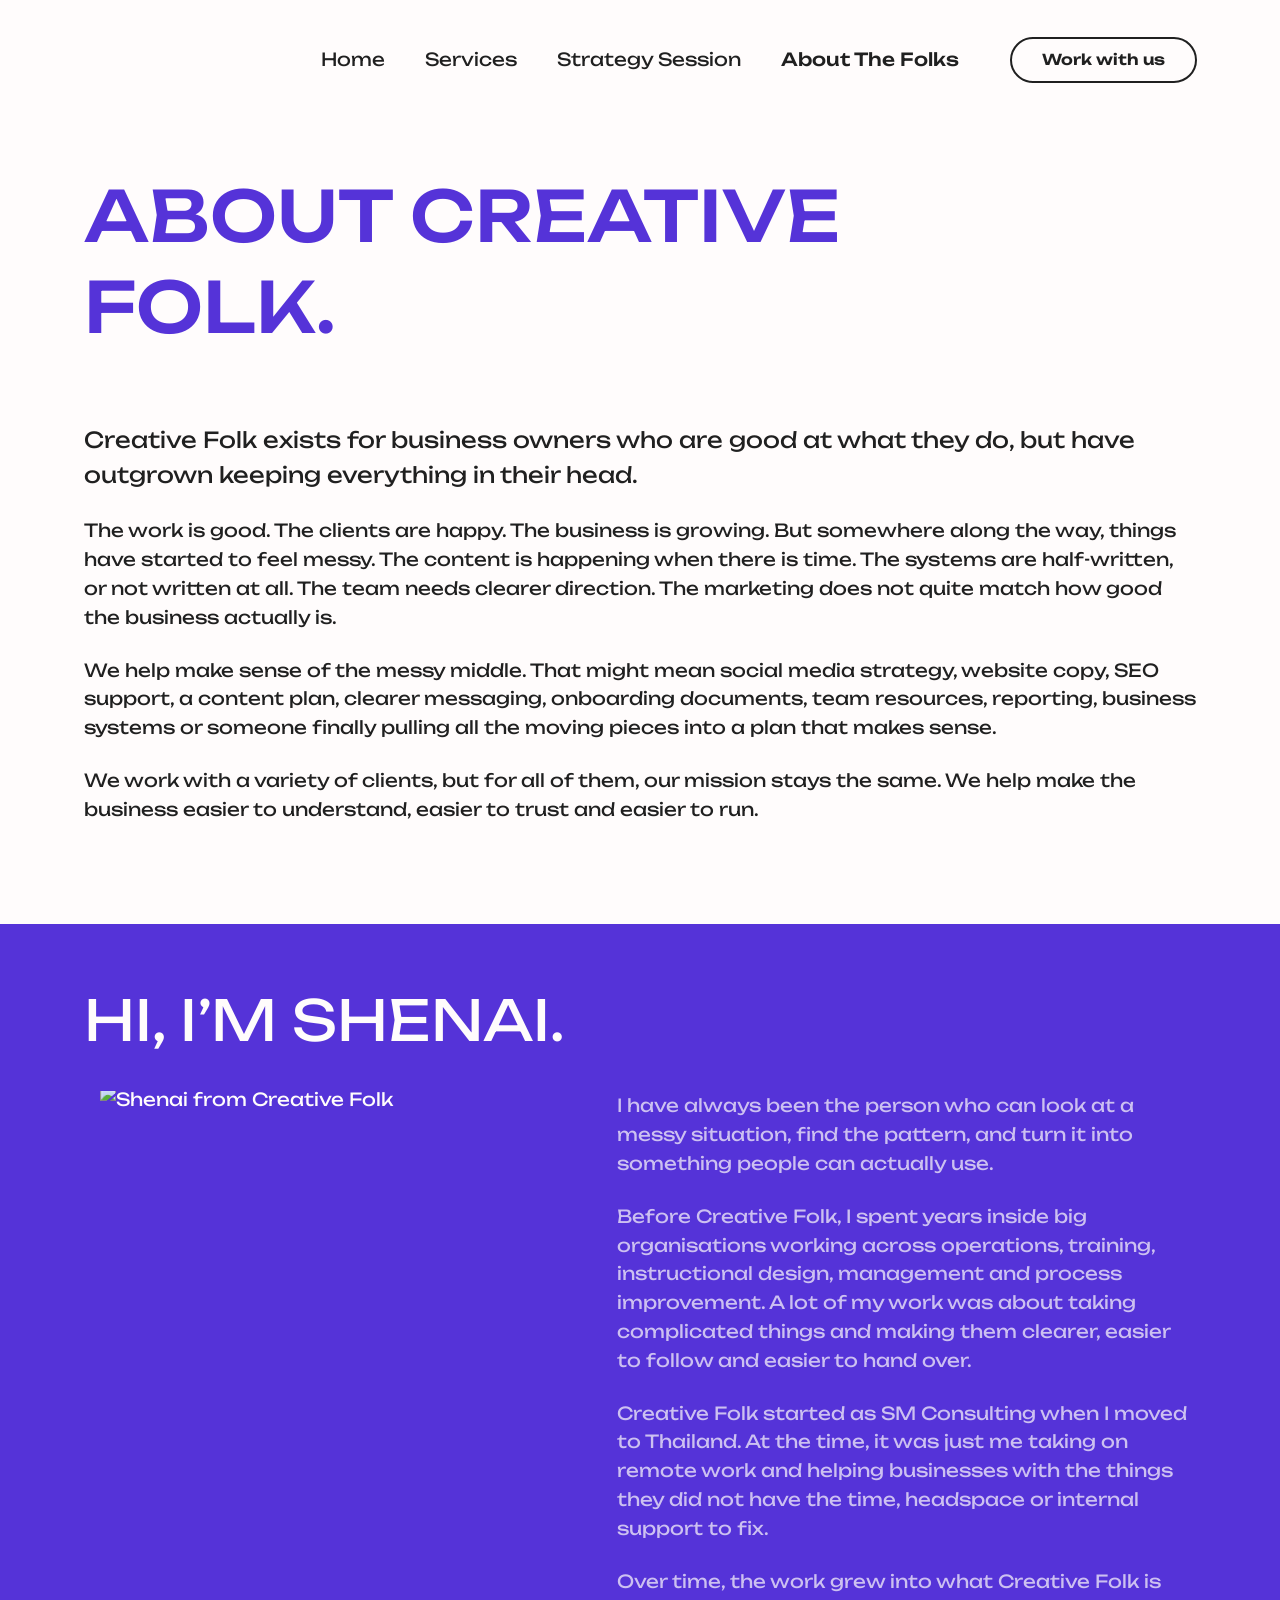
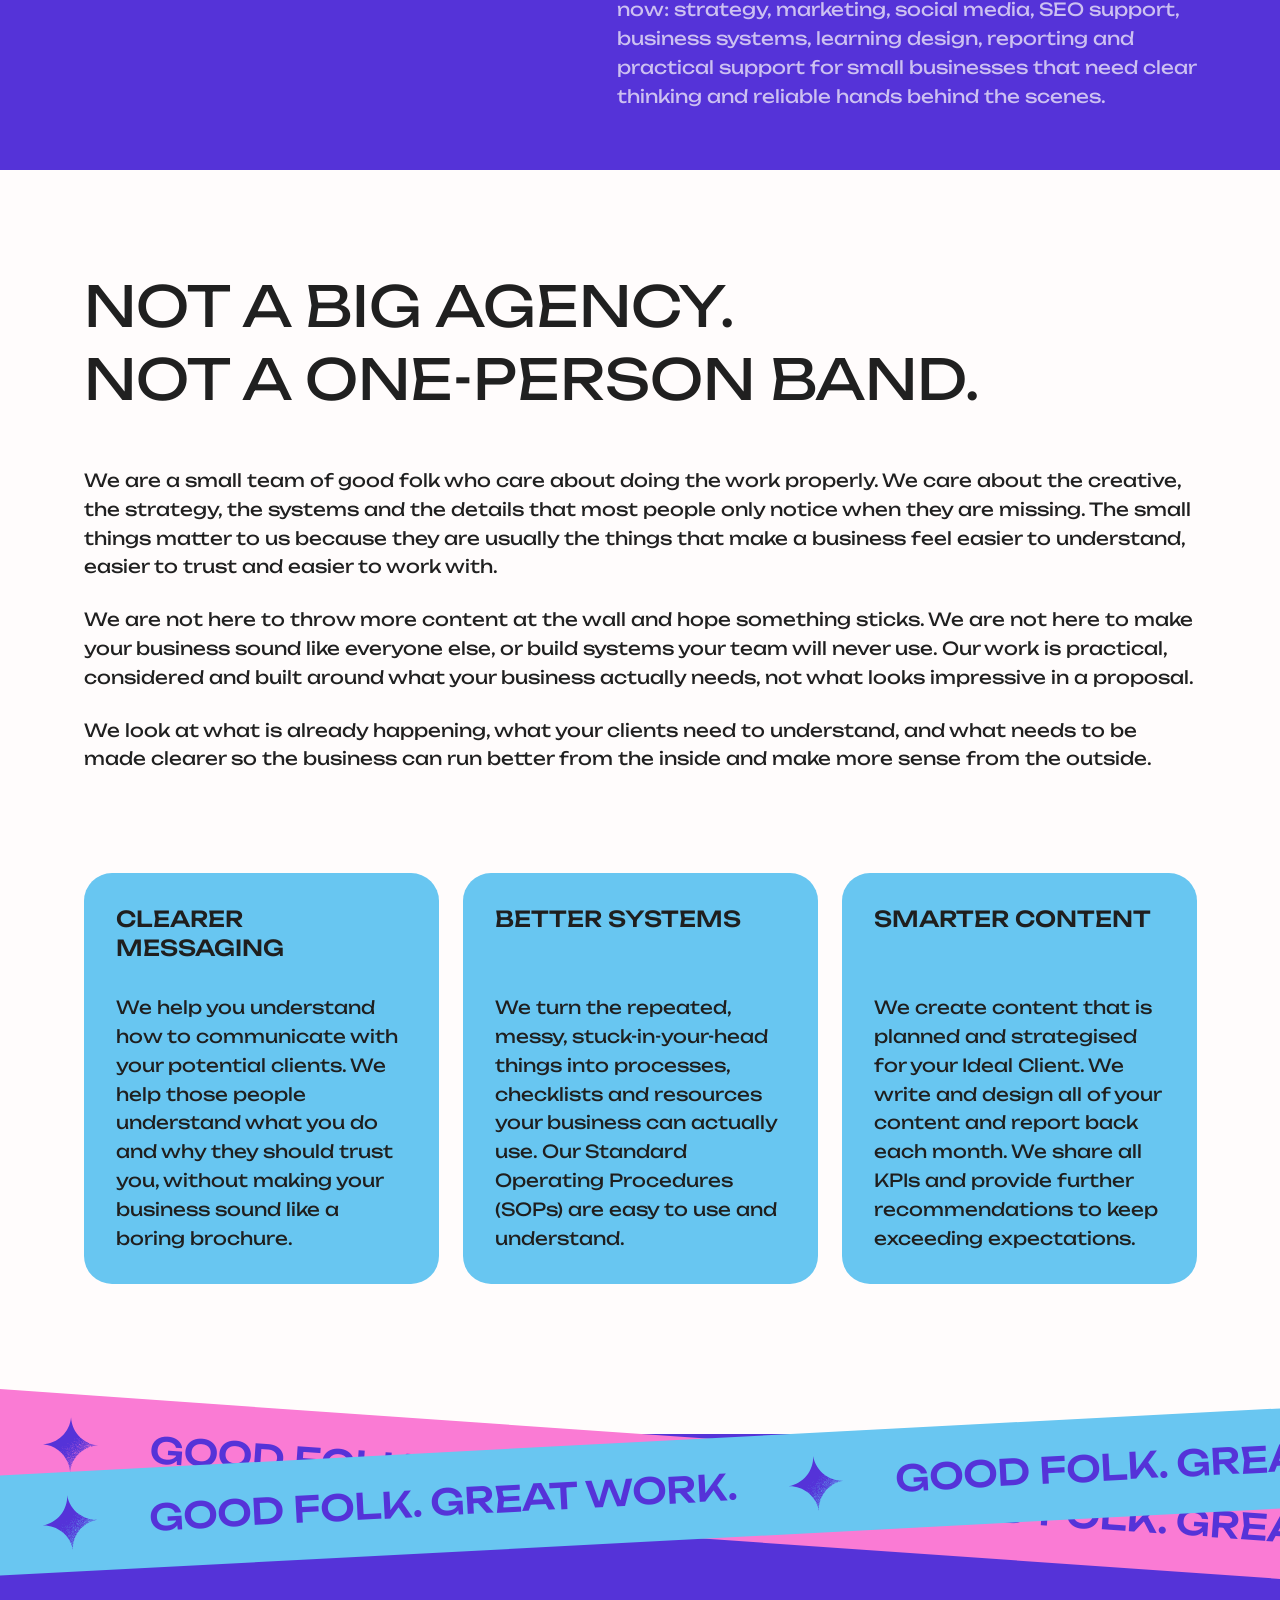
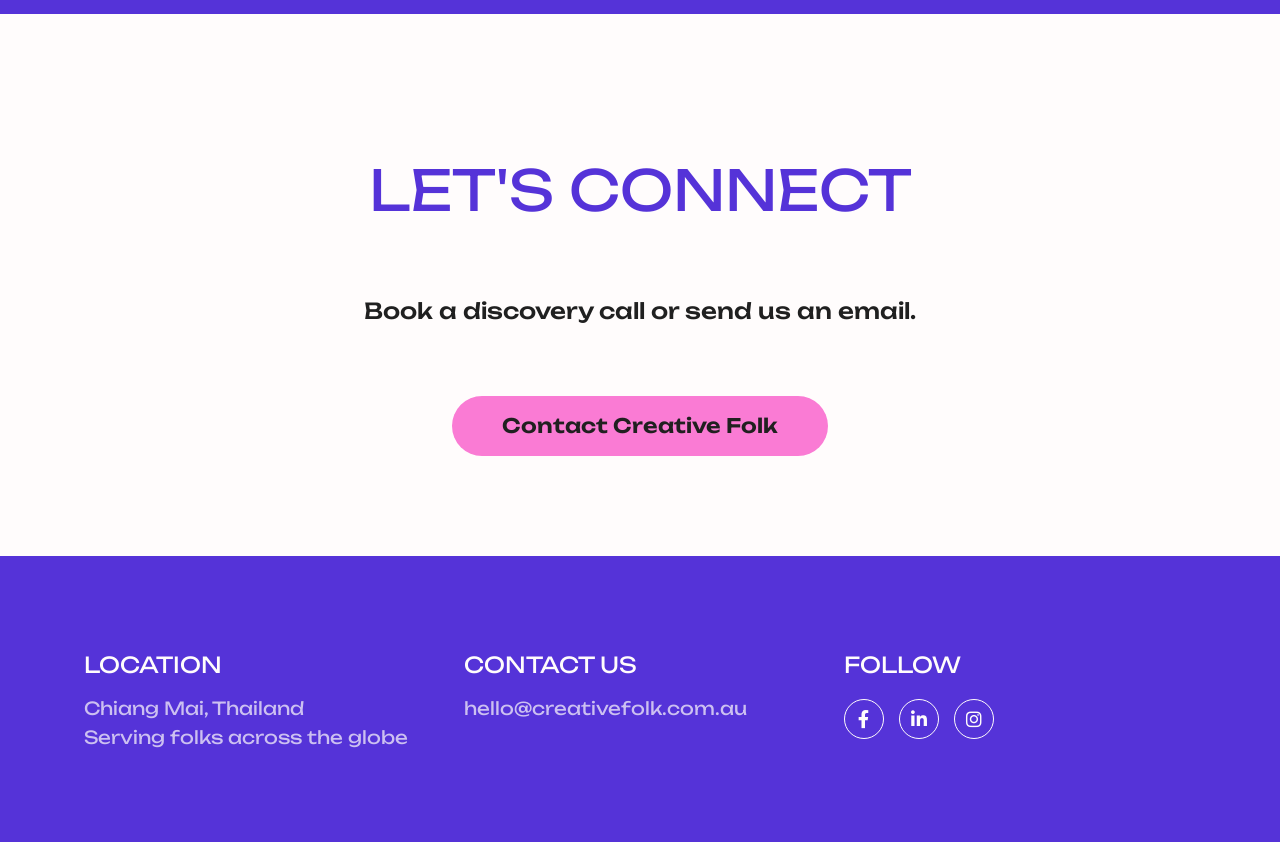
==== about-us.html @ 03e4d7a6 "Add files via upload" ====
<!DOCTYPE html>
<html lang="en">

<head>
  <!-- Meta Tags -->
  <meta charset="utf-8">
  <meta http-equiv="x-ua-compatible" content="ie=edge">
  <meta name="viewport" content="width=device-width, initial-scale=1">
  <meta name="author" content="Creative Folk">
  <meta name="description" content="Meet Creative Folk and learn how Shenai helps businesses create clearer strategy, systems, content and client experiences.">

  <!-- Favicon Icon -->
  <link rel="icon" href="assets/img/hero/BLACK_Logo_BG.svg">

  <title>About Creative Folk | Good folk. Great work.</title>

  <!-- Plugins Links -->
  <link rel="stylesheet" href="assets/css/bootstrap.min.css">
  <link rel="stylesheet" href="assets/css/fontawesome.min.css">

  <!-- Style Links -->
  <link rel="stylesheet" href="assets/css/style.css">

  <!-- Custom Creative Folk Overrides -->
 <style>
  @media (max-width: 767px) {
    .cs_site_header,
    .cs_main_header {
      padding-top: 0 !important;
      margin-top: 0 !important;
    }

    .cs_main_header_in {
      padding-top: 20px !important;
      padding-bottom: 0 !important;
      align-items: center !important;
    }

  }

  /* ============================================================
     02. ABOUT PAGE CUSTOM STYLING
  ============================================================= */
  .cf_about_intro {
    max-width: 900px;
  }

  .cf_about_intro h1 {
    color: #5533d8 !important;
  }

  .cf_about_intro p,
  .cf_about_text p {
    margin-bottom: 24px;
  }

  .cf_about_card_grid {
    display: grid;
    grid-template-columns: repeat(3, 1fr);
    gap: 24px;
  }

  .cf_about_card {
    min-height: 240px;
    border-radius: 28px;
    background: #68C6F1;
    padding: 32px;
    display: flex;
    flex-direction: column;
    justify-content: flex-start;
  }

  .cf_about_card h3 {
    color: #1f1f1f;
    min-height: 72px;
    margin-bottom: 16px;
  }

  .cf_about_card p {
    color: #1f1f1f;
    margin-bottom: 0;
  }

  .cf_about_split {
    display: grid;
    grid-template-columns: 0.8fr 1.2fr;
    gap: 70px;
    align-items: start;
  }

  .cf_about_marker {
    color: #FA7BD4;
  }

  @media (max-width: 991px) {
    .cf_about_card_grid,
    .cf_about_split {
      grid-template-columns: 1fr;
    }

    .cf_about_card {
      min-height: 180px;
    }

    .cf_about_card h3 {
      min-height: 0;
    }
  }

  @media (max-width: 575px) {
    .cf_about_card {
      border-radius: 20px;
      padding: 24px;
    }

    .cf_about_intro p,
    .cf_about_text p {
      font-size: 16px !important;
    }
  }

  /* ============================================================
     03. FOUNDER SECTION LAYOUT
  ============================================================= */
  #founder .cf_about_split {
    grid-template-columns: minmax(0, 0.9fr) minmax(0, 1.1fr);
    gap: 60px;
    align-items: start;
  }

  #founder .cf_founder_image_frame {
    width: 100%;
    max-width: 440px;
    aspect-ratio: 0.96;
    margin: 0 auto;
    overflow: hidden;
  }

  #founder .cf_founder_image {
    width: 100%;
    max-width: none;
    height: auto;
    display: block;
    transform: translateY(-20%);
  }

  #founder .cf_about_text {
    max-width: 620px;
    margin-left: 0;
  }

  @media (max-width: 991px) {
    #founder .cf_about_split {
      grid-template-columns: 1fr !important;
      gap: 36px !important;
      align-items: start !important;
    }

    #founder .cf_founder_image_frame {
      width: 100% !important;
      max-width: 340px !important;
      margin: 0 auto !important;
    }

    #founder .cf_about_text {
      max-width: 100% !important;
      margin: 0 !important;
    }

    #founder h2 {
      font-size: 52px !important;
      line-height: 1.05 !important;
    }

    #founder .cf_about_text p {
      font-size: 16px !important;
      line-height: 1.45 !important;
    }
  }

@media (max-width: 575px) {
  #founder h2 {
    font-size: 44px !important;
  }

  #founder .cf_founder_image_frame {
    max-width: 300px !important;
  }
}

  /* ============================================================
     04. BANNER SECTION SPACING
  ============================================================= */
  #about-banner {
    margin-top: 60px !important;
    margin-bottom: 60px !important;
  }

  #about-banner .cs_moving_container_wrap:nth-child(2) {
    position: relative;
    top: 8px;
  }

  @media (max-width: 767px) {
    #about-banner {
      margin-top: 35px !important;
      margin-bottom: 35px !important;
    }
  }
  /* ============================================================
   04B. ABOUT BANNER, MOBILE OVERLAP
============================================================= */
@media (max-width: 767px) {
  #about-banner .position-relative {
    min-height: 91px !important;
    overflow: hidden !important;
  }

  #about-banner .cs_moving_container_wrap {
    position: absolute !important;
    left: -90px !important;
    right: -90px !important;
    width: calc(100% + 180px) !important;
    height: 60px !important;
  }

  #about-banner .cs_moving_container_wrap:nth-child(1) {
    top: 16px !important;
    transform: rotate(5deg) !important;
    z-index: 3 !important;
  }

  #about-banner .cs_moving_container_wrap:nth-child(2) {
    top: 24px !important;
    transform: rotate(-5deg) !important;
    z-index: 2 !important;
  }

  #about-banner .cs_moving_container_wrap h3 {
    font-size: 25px !important;
    white-space: nowrap !important;
  }

  #about-banner .cs_moving_content {
    gap: 20px !important;
  }
}
</style>

</head>

<body>
  <div class="cs_preloader cs_center cs_focus_bg">
    <div class="cs_preloader_in position-relative">
      <img class="cs_half_circle_shape cs_rotate_reverse position-absolute" src="assets/img/shapes/half_circel_3.svg" alt="">
      <img class="cs_half_circle_shape position-absolute" src="assets/img/shapes/half_circel_2.svg" alt="">
    </div>
    <span class="cs_perloader_text">Loading...</span>
  </div>
 

  <!-- Start Header Section -->
  <header class="cs_site_header cs_style_1 cs_sticky_header">
    <div class="cs_main_header">
      <div class="container">
        <div class="cs_main_header_in">
          <div class="cs_main_header_left">
            <a class="cs_site_branding" href="index.html#hero" aria-label="Creative Folk home">
              <img src="assets/img/hero/BLACK_Logo_BG.svg" alt="Creative Folk logo">
            </a>
          </div>

          <div class="cs_main_header_center">
            <nav class="cs_nav" aria-label="Main navigation">
              <ul class="cs_nav_list">
                <li><a href="index.html#hero">Home</a></li>
                <li class="menu-item-has-children">
                  <a href="services.html">Services</a>
                  <ul>
                    <li><a href="business-support.html">Business Support</a></li>
                    <li><a href="social-media-services.html">Social Media</a></li>
                  </ul>
                </li>
                <li><a href="strategy-session.html">Strategy Session</a></li>
                <li class="active"><a href="about-us.html">About the Folks</a></li>
              </ul>
            </nav>
          </div>

          <div class="cs_main_header_right">
            <a href="contact.html" class="cs_btn cs_style_1 cs_border_btn">
              <span>Work with us</span>
            </a>
          </div>
        </div>
      </div>
    </div>
  </header>
  <!-- End Header Section -->

  <main>
    <!-- Start About Hero Section -->
    <section id="about-us" class="position-relative">
      <div class="cs_height_170 cs_height_lg_120"></div>

      <div class="container">
        <div class="cf_about_intro">
          <h1 class="cs_font_90 cs_medium cs_focus_color_2 text-uppercase mb-0">
            ABOUT CREATIVE FOLK.
          </h1>
        </div>
      </div>

      <div class="cs_height_70 cs_height_lg_50"></div>
    </section>
    <!-- End About Hero Section -->

   <!-- Start Intro Section -->
<section>
  <div class="container">
    <div class="cf_about_text">
      <p class="cs_font_25 cs_primary_color">
        Creative Folk exists for business owners who are good at what they do, but have outgrown keeping everything in their head.
      </p>

      <p class="cs_font_18 cs_primary_color">
        The work is good. The clients are happy. The business is growing. But somewhere along the way, things have started to feel messy. The content is happening when there is time. The systems are half-written, or not written at all. The team needs clearer direction. The marketing does not quite match how good the business actually is.
      </p>

      <p class="cs_font_18 cs_primary_color">
        We help make sense of the messy middle. That might mean social media strategy, website copy, SEO support, a content plan, clearer messaging, onboarding documents, team resources, reporting, business systems or someone finally pulling all the moving pieces into a plan that makes sense.
      </p>

      <p class="cs_font_18 cs_primary_color mb-0">
        We work with a variety of clients, but for all of them, our mission stays the same. We help make the business easier to understand, easier to trust and easier to run.
      </p>
    </div>
  </div>

  <div class="cs_height_100 cs_height_lg_70"></div>
</section>
<!-- End Intro Section -->


<!-- Start Founder Section -->
<section id="founder" class="cs_focus_bg cs_white_color">
  <div class="cs_height_60 cs_height_lg_60"></div>

  <div class="container">
    <h2 class="cs_font_70 cs_normal cs_white_color text-uppercase mb-0">
      Hi, I’m Shenai.
    </h2>

    <div class="cs_height_35 cs_height_lg_25"></div>

    <div class="cf_about_split">
      <div class="cf_founder_image_frame">
        <img class="cf_founder_image" src="assets/img/about/sm_3.svg" alt="Shenai from Creative Folk">
      </div>

      <div class="cf_about_text">
        <p class="cs_font_18 cs_white_color cs_opacity_07">
          I have always been the person who can look at a messy situation, find the pattern, and turn it into something people can actually use.
        </p>

        <p class="cs_font_18 cs_white_color cs_opacity_07">
          Before Creative Folk, I spent years inside big organisations working across operations, training, instructional design, management and process improvement. A lot of my work was about taking complicated things and making them clearer, easier to follow and easier to hand over.
        </p>

        <p class="cs_font_18 cs_white_color cs_opacity_07">
          Creative Folk started as SM Consulting when I moved to Thailand. At the time, it was just me taking on remote work and helping businesses with the things they did not have the time, headspace or internal support to fix.
        </p>

        <p class="cs_font_18 cs_white_color cs_opacity_07 mb-0">
          Over time, the work grew into what Creative Folk is now: strategy, marketing, social media, SEO support, business systems, learning design, reporting and practical support for small businesses that need clear thinking and reliable hands behind the scenes.
        </p>
      </div>
    </div>
  </div>

  <div class="cs_height_60 cs_height_lg_20"></div>
</section>
<!-- End Founder Section -->


<!-- Start Difference Section -->
<section>
  <div class="cs_height_100 cs_height_lg_70"></div>

  <div class="container">
    <h2 class="cs_font_70 cs_normal cs_primary_color text-uppercase mb-0">
      NOT A BIG AGENCY.<br>
      NOT A ONE-PERSON BAND.
    </h2>

    <div class="cs_height_50 cs_height_lg_40"></div>

    <div class="cf_about_text">
      <p class="cs_font_18 cs_primary_color">
        We are a small team of good folk who care about doing the work properly. We care about the creative, the strategy, the systems and the details that most people only notice when they are missing. The small things matter to us because they are usually the things that make a business feel easier to understand, easier to trust and easier to work with.
      </p>

      <p class="cs_font_18 cs_primary_color">
        We are not here to throw more content at the wall and hope something sticks. We are not here to make your business sound like everyone else, or build systems your team will never use. Our work is practical, considered and built around what your business actually needs, not what looks impressive in a proposal.
      </p>

      <p class="cs_font_18 cs_primary_color mb-0">
        We look at what is already happening, what your clients need to understand, and what needs to be made clearer so the business can run better from the inside and make more sense from the outside.
      </p>
    </div>
  </div>

  <div class="cs_height_100 cs_height_lg_70"></div>
</section>
<!-- End Difference Section -->


<!-- Start What We Are Good At Section -->
<section>
  <div class="container">
    <div class="cf_about_card_grid">
      <div class="cf_about_card">
        <h3 class="cs_font_25 cs_primary_color text-uppercase">Clearer messaging</h3>
        <p class="cs_font_18">
          We help you understand how to communicate with your potential clients. We help those people understand what you do and why they should trust you, without making your business sound like a boring brochure.
        </p>
      </div>

      <div class="cf_about_card">
        <h3 class="cs_font_25 cs_primary_color text-uppercase">Better systems</h3>
        <p class="cs_font_18">
          We turn the repeated, messy, stuck-in-your-head things into processes, checklists and resources your business can actually use. Our Standard Operating Procedures (SOPs) are easy to use and understand.
        </p>
      </div>

      <div class="cf_about_card">
        <h3 class="cs_font_25 cs_primary_color text-uppercase">Smarter content</h3>
        <p class="cs_font_18">
          We create content that is planned and strategised for your Ideal Client. We write and design all of your content and report back each month. We share all KPIs and provide further recommendations to keep exceeding expectations.
        </p>
      </div>
    </div>
  </div>

  <div class="cs_height_90 cs_height_lg_60"></div>
</section>
<!-- End What We Are Good At Section -->


<!-- Start Banner Section -->
    <section id="about-banner" class="cs_focus_bg cs_white_color">
      <div class="position-relative">

        
        <div class="cs_moving_container_wrap cs_style_1 cs_type_1 cs_focus_bg_2 cs_rotate_3 cs_height_100">
          <div class="cs_moving_container_in">
            <div class="cs_moving_content cs_slide_left">
              <div class="d-flex align-items-center">
                <img class="cs_sprin_animation cs_sprin_animation_10" src="assets/img/shapes/star_shape_4.svg" alt="">
                <h3 class="cs_focus_color cs_font_40 cs_medium mb-0">GOOD FOLK. GREAT WORK.</h3>
              </div>
              <div class="d-flex align-items-center">
                <img class="cs_sprin_animation cs_sprin_animation_10" src="assets/img/shapes/star_shape_4.svg" alt="">
                <h3 class="cs_focus_color cs_font_40 cs_medium mb-0">GOOD FOLK. GREAT WORK.</h3>
              </div>
              <div class="d-flex align-items-center">
                <img class="cs_sprin_animation cs_sprin_animation_10" src="assets/img/shapes/star_shape_4.svg" alt="">
                <h3 class="cs_focus_color cs_font_40 cs_medium mb-0">GOOD FOLK. GREAT WORK.</h3>
              </div>
            </div>
            <div class="cs_moving_content cs_slide_left">
              <div class="d-flex align-items-center">
                <img class="cs_sprin_animation cs_sprin_animation_10" src="assets/img/shapes/star_shape_4.svg" alt="">
                <h3 class="cs_focus_color cs_font_40 cs_medium mb-0">GOOD FOLK. GREAT WORK.</h3>
              </div>
              <div class="d-flex align-items-center">
                <img class="cs_sprin_animation cs_sprin_animation_10" src="assets/img/shapes/star_shape_4.svg" alt="">
                <h3 class="cs_focus_color cs_font_40 cs_medium mb-0">GOOD FOLK. GREAT WORK.</h3>
              </div>
              <div class="d-flex align-items-center">
                <img class="cs_sprin_animation cs_sprin_animation_10" src="assets/img/shapes/star_shape_4.svg" alt="">
                <h3 class="cs_focus_color cs_font_40 cs_medium mb-0">GOOD FOLK. GREAT WORK.</h3>
              </div>
            </div>
          </div>
        </div>
        <div class="cs_moving_container_wrap cs_style_1 cs_type_1 cs_focus_bg_3 cs_rotate_2 cs_height_100">
          <div class="cs_moving_container_in">
            <div class="cs_moving_content cs_slide_left">
              <div class="d-flex align-items-center">
                <img class="cs_sprin_animation cs_sprin_animation_10" src="assets/img/shapes/star_shape_4.svg" alt="">
                <h3 class="cs_focus_color cs_font_40 cs_medium mb-0">GOOD FOLK. GREAT WORK.</h3>
              </div>
              <div class="d-flex align-items-center">
                <img class="cs_sprin_animation cs_sprin_animation_10" src="assets/img/shapes/star_shape_4.svg" alt="">
                <h3 class="cs_focus_color cs_font_40 cs_medium mb-0">GOOD FOLK. GREAT WORK.</h3>
              </div>
              <div class="d-flex align-items-center">
                <img class="cs_sprin_animation cs_sprin_animation_10" src="assets/img/shapes/star_shape_4.svg" alt="">
                <h3 class="cs_focus_color cs_font_40 cs_medium mb-0">GOOD FOLK. GREAT WORK.</h3>
              </div>
            </div>
            <div class="cs_moving_content cs_slide_left">
              <div class="d-flex align-items-center">
                <img class="cs_sprin_animation cs_sprin_animation_10" src="assets/img/shapes/star_shape_4.svg" alt="">
                <h3 class="cs_focus_color cs_font_40 cs_medium mb-0">GOOD FOLK. GREAT WORK.</h3>
              </div>
              <div class="d-flex align-items-center">
                <img class="cs_sprin_animation cs_sprin_animation_10" src="assets/img/shapes/star_shape_4.svg" alt="">
                <h3 class="cs_focus_color cs_font_40 cs_medium mb-0">GOOD FOLK. GREAT WORK.</h3>
              </div>
              <div class="d-flex align-items-center">
                <img class="cs_sprin_animation cs_sprin_animation_10" src="assets/img/shapes/star_shape_4.svg" alt="">
                <h3 class="cs_focus_color cs_font_40 cs_medium mb-0">GOOD FOLK. GREAT WORK.</h3>
              </div>
            </div>
          </div>
        </div>
        <div class="cs_height_80 cs_height_lg_55"></div>
      </div>

    </section>
    <!-- End Banner Section -->


    <!-- Start CTA Section -->
    <section>
      <div class="container">
        <div class="cs_cta cs_style_1 text-center cf_booking_cta">
          <div class="cs_height_80 cs_height_lg_60"></div>

          <h2 class="cs_cta_title cs_normal text-uppercase cs_focus_color cs_font_70">
            Let's Connect
          </h2>

          <div class="cs_height_40 cs_height_lg_30"></div>

          <h3 class="cs_cta_subtitle cs_medium cs_primary_color cs_font_25">
            Book a discovery call or send us an email.
          </h3>

          <div class="cs_height_40 cs_height_lg_30" aria-hidden="true"></div>

          <a class="cs_btn cs_style_1 cs_focus_2" href="contact.html">
            <span>Contact Creative Folk</span>
          </a>

          <div class="cs_height_100 cs_height_lg_70"></div>
        </div>
      </div>
    </section>
    <!-- End CTA Section -->
  </main>

  <!-- Start Footer Section -->
  <footer id="contact" class="cs_footer cs_style_1 cs_focus_bg cs_white_color">
    <div class="cs_height_85 cs_height_lg_65"></div>

    <div class="container">
      <div class="row">

        <div class="col-xl-4 col-md-4">
          <div class="cs_widget_wrap">
            <h4 class="cs_widget_title cs_white_color cs_font_25 text-uppercase cs_normal">LOCATION</h4>
            <p class="cs_fooer_text cs_font_18 cs_opacity_07 mb-0">
              Chiang Mai, Thailand<br>
              Serving folks across the globe
            </p>
          </div>
        </div>

        <div class="col-xl-4 col-md-4">
          <div class="cs_widget_wrap">
            <h4 class="cs_widget_title cs_white_color cs_font_25 text-uppercase cs_normal">CONTACT US</h4>
            <ul class="cs_text_list cs_mp_0 cs_opacity_07 mb-0">
              <li class="cs_font_18">
                <a href="mailto:hello@creativefolk.com.au?subject=Website%20enquiry">hello@creativefolk.com.au</a>
              </li>
            </ul>
          </div>
        </div>

        <div class="col-xl-4 col-md-4">
          <div class="cs_widget_wrap">
            <h4 class="cs_widget_title cs_white_color cs_font_25 text-uppercase cs_normal">FOLLOW</h4>
            <div class="cs_social cs_style_1">
              <a class="cs_center cs_font_18" href="https://www.facebook.com/creativefolkau" target="_blank" rel="noopener noreferrer" aria-label="Creative Folk on Facebook">
                <i class="fa-brands fa-facebook-f" aria-hidden="true"></i>
              </a>
              <a class="cs_center cs_font_18" href="https://www.linkedin.com/company/creativefolkau" target="_blank" rel="noopener noreferrer" aria-label="Creative Folk on LinkedIn">
                <i class="fa-brands fa-linkedin-in" aria-hidden="true"></i>
              </a>
              <a class="cs_center cs_font_18" href="https://www.instagram.com/creativefolkau" target="_blank" rel="noopener noreferrer" aria-label="Creative Folk on Instagram">
                <i class="fa-brands fa-instagram" aria-hidden="true"></i>
              </a>
            </div>
          </div>
        </div>

      </div>
    </div>

    <div class="cs_height_60 cs_height_lg_50"></div>
  </footer>
  <!-- End Footer Section -->

  <!-- Scripts -->
  <script src="assets/js/plugins/jquery-3.6.0.min.js"></script>
  <script src="assets/js/main.js"></script>
</body>

</html>
---- assets/css/style.css ----
/*--------------------------------------------------------------
>> TABLE OF CONTENTS:
----------------------------------------------------------------
1. Typography
2. Spacing
3. General
4. Preloader
5. Header
6. Button
7. Footer
8. Isotope
9. Hero
10. FunFact
11. Pagination
12. About
13. ImageBox
14. CTA
15. Accordian
16. Testimonial
17. Slider
18. Portfolio
19. Service
20. Brand
21. Animation
22. Blog
23. Award
24. Form
25. Price
26. Experience
27. Contact
28. Social

--------------------------------------------------------------*/
/*--------------------------------------------------------------
## Basic Color
----------------------------------------------------------------*/
/*--------------------------------------------------------------
1. Typography
----------------------------------------------------------------*/
@import url("https://fonts.googleapis.com/css2?family=Unbounded:wght@400;500;600;700;800;900&display=swap");
body,
html {
  color: rgba(32, 32, 32, 0.7);
  font-family: "Unbounded", sans-serif;
  font-size: 18px;
  font-weight: 400;
  line-height: 1.666em;
  overflow-x: hidden;
  background-color: #fffcfc;
  margin: 0;
  padding: 0;
}

h1,
h2,
h3,
h4,
h5,
h6 {
  clear: both;
  color: #202020;
  padding: 0;
  margin: 0 0 20px 0;
  line-height: 1.3em;
  font-family: "Unbounded", sans-serif;
}

h1 {
  font-size: 56px;
}

h2 {
  font-size: 42px;
}

h3 {
  font-size: 30px;
}

h4 {
  font-size: 24px;
}

p {
  margin-bottom: 15px;
  line-height: 1.6em;
}

ul {
  margin: 0 0 25px 0;
  padding-left: 20px;
  list-style: square outside none;
}

ol {
  padding-left: 20px;
  margin-bottom: 25px;
}

dfn,
cite,
em,
i {
  font-style: italic;
}

blockquote {
  margin: 0 15px;
  font-style: italic;
  font-size: 20px;
  line-height: 1.6em;
  margin: 0;
}

address {
  margin: 0 0 15px;
}

img {
  border: 0;
  max-width: 100%;
  height: auto;
}

a {
  color: inherit;
  text-decoration: none;
  -webkit-transition: all 0.3s ease;
  transition: all 0.3s ease;
}

button {
  color: inherit;
  -webkit-transition: all 0.3s ease;
  transition: all 0.3s ease;
}

a:hover {
  text-decoration: none;
  color: #5533d8;
}

table {
  width: 100%;
  margin-bottom: 25px;
}
table th {
  font-weight: 600;
  color: #fffcfc;
}
table td,
table th {
  border-top: 1px solid #ccc;
  padding: 11px 10px;
}

dl {
  margin-bottom: 25px;
}
dl dt {
  font-weight: 600;
}

b,
strong {
  font-weight: bold;
}

pre {
  color: #fffcfc;
  border: 1px solid #ccc;
  font-size: 18px;
  padding: 25px;
  border-radius: 5px;
}

kbd {
  font-size: 100%;
  background-color: #fffcfc;
  border-radius: 5px;
}

input,
textarea {
  color: #202020;
}

/*--------- Font size--------*/
.cs_font_90 {
  font-size: 90px;
}

.cs_font_70 {
  font-size: 70px;
}

.cs_font_40 {
  font-size: 40px;
}

.cs_font_25 {
  font-size: 25px;
}

.cs_font_20 {
  font-size: 20px;
}

.cs_font_18 {
  font-size: 18px;
}

.cs_font_16 {
  font-size: 16px;
}

.cs_font_15 {
  font-size: 15px;
}

@media (max-width: 1550px) {
  .cs_font_90 {
    font-size: 80px;
  }
  .cs_font_70 {
    font-size: 66px;
  }
}
@media (max-width: 1400px) {
  .cs_font_90 {
    font-size: 70px;
  }
  .cs_font_70 {
    font-size: 56px;
  }
  .cs_font_40 {
    font-size: 36px;
  }
  .cs_font_25 {
    font-size: 22px;
  }
}
@media (max-width: 1200px) {
  .cs_font_90 {
    font-size: 70px;
  }
  .cs_font_70 {
    font-size: 50px;
  }
  .cs_font_40 {
    font-size: 32px;
  }
}
@media (max-width: 991px) {
  .cs_font_90 {
    font-size: 60px;
  }
  .cs_font_70 {
    font-size: 48px;
  }
  .cs_font_40 {
    font-size: 28px;
  }
  .cs_font_25 {
    font-size: 22px;
  }
}
@media (max-width: 767px) {
  .cs_font_90 {
    font-size: 46px;
  }
  .cs_font_70 {
    font-size: 40px;
  }
  .cs_font_25 {
    font-size: 20px;
  }
  .cs_font_20 {
    font-size: 18px;
  }
  .cs_font_18 {
    font-size: 16px;
  }
}
@media (max-width: 575px) {
  .cs_font_16,
  .cs_font_15 {
    font-size: 15px;
  }
}
/*--------- Font weight--------*/
.cs_light {
  font-weight: 300;
}

.cs_normal {
  font-weight: 400;
}

.cs_medium {
  font-weight: 500;
}

.cs_semi_bold {
  font-weight: 600;
}

.cs_bold {
  font-weight: 700;
}

.cs_extra_bold {
  font-weight: 800;
}

.cs_black {
  font-weight: 900;
}

/*--------------------------------------------------------------
  2. Spacing
----------------------------------------------------------------*/
@media screen and (min-width: 992px) {
  .cs_height_1 {
    height: 1px;
  }
  .cs_height_2 {
    height: 2px;
  }
  .cs_height_3 {
    height: 3px;
  }
  .cs_height_4 {
    height: 4px;
  }
  .cs_height_5 {
    height: 5px;
  }
  .cs_height_6 {
    height: 6px;
  }
  .cs_height_7 {
    height: 7px;
  }
  .cs_height_8 {
    height: 8px;
  }
  .cs_height_9 {
    height: 9px;
  }
  .cs_height_10 {
    height: 10px;
  }
  .cs_height_11 {
    height: 11px;
  }
  .cs_height_12 {
    height: 12px;
  }
  .cs_height_13 {
    height: 13px;
  }
  .cs_height_14 {
    height: 14px;
  }
  .cs_height_15 {
    height: 15px;
  }
  .cs_height_16 {
    height: 16px;
  }
  .cs_height_17 {
    height: 17px;
  }
  .cs_height_18 {
    height: 18px;
  }
  .cs_height_19 {
    height: 19px;
  }
  .cs_height_20 {
    height: 20px;
  }
  .cs_height_21 {
    height: 21px;
  }
  .cs_height_22 {
    height: 22px;
  }
  .cs_height_23 {
    height: 23px;
  }
  .cs_height_24 {
    height: 24px;
  }
  .cs_height_25 {
    height: 25px;
  }
  .cs_height_26 {
    height: 26px;
  }
  .cs_height_27 {
    height: 27px;
  }
  .cs_height_28 {
    height: 28px;
  }
  .cs_height_29 {
    height: 29px;
  }
  .cs_height_30 {
    height: 30px;
  }
  .cs_height_31 {
    height: 31px;
  }
  .cs_height_32 {
    height: 32px;
  }
  .cs_height_33 {
    height: 33px;
  }
  .cs_height_34 {
    height: 34px;
  }
  .cs_height_35 {
    height: 35px;
  }
  .cs_height_36 {
    height: 36px;
  }
  .cs_height_37 {
    height: 37px;
  }
  .cs_height_38 {
    height: 38px;
  }
  .cs_height_39 {
    height: 39px;
  }
  .cs_height_40 {
    height: 40px;
  }
  .cs_height_41 {
    height: 41px;
  }
  .cs_height_42 {
    height: 42px;
  }
  .cs_height_43 {
    height: 43px;
  }
  .cs_height_44 {
    height: 44px;
  }
  .cs_height_45 {
    height: 45px;
  }
  .cs_height_46 {
    height: 46px;
  }
  .cs_height_47 {
    height: 47px;
  }
  .cs_height_48 {
    height: 48px;
  }
  .cs_height_49 {
    height: 49px;
  }
  .cs_height_50 {
    height: 50px;
  }
  .cs_height_51 {
    height: 51px;
  }
  .cs_height_52 {
    height: 52px;
  }
  .cs_height_53 {
    height: 53px;
  }
  .cs_height_54 {
    height: 54px;
  }
  .cs_height_55 {
    height: 55px;
  }
  .cs_height_56 {
    height: 56px;
  }
  .cs_height_57 {
    height: 57px;
  }
  .cs_height_58 {
    height: 58px;
  }
  .cs_height_59 {
    height: 59px;
  }
  .cs_height_60 {
    height: 60px;
  }
  .cs_height_61 {
    height: 61px;
  }
  .cs_height_62 {
    height: 62px;
  }
  .cs_height_63 {
    height: 63px;
  }
  .cs_height_64 {
    height: 64px;
  }
  .cs_height_65 {
    height: 65px;
  }
  .cs_height_66 {
    height: 66px;
  }
  .cs_height_67 {
    height: 67px;
  }
  .cs_height_68 {
    height: 68px;
  }
  .cs_height_69 {
    height: 69px;
  }
  .cs_height_70 {
    height: 70px;
  }
  .cs_height_71 {
    height: 71px;
  }
  .cs_height_72 {
    height: 72px;
  }
  .cs_height_73 {
    height: 73px;
  }
  .cs_height_74 {
    height: 74px;
  }
  .cs_height_75 {
    height: 75px;
  }
  .cs_height_76 {
    height: 76px;
  }
  .cs_height_77 {
    height: 77px;
  }
  .cs_height_78 {
    height: 78px;
  }
  .cs_height_79 {
    height: 79px;
  }
  .cs_height_80 {
    height: 80px;
  }
  .cs_height_81 {
    height: 81px;
  }
  .cs_height_82 {
    height: 82px;
  }
  .cs_height_83 {
    height: 83px;
  }
  .cs_height_84 {
    height: 84px;
  }
  .cs_height_85 {
    height: 85px;
  }
  .cs_height_86 {
    height: 86px;
  }
  .cs_height_87 {
    height: 87px;
  }
  .cs_height_88 {
    height: 88px;
  }
  .cs_height_89 {
    height: 89px;
  }
  .cs_height_90 {
    height: 90px;
  }
  .cs_height_91 {
    height: 91px;
  }
  .cs_height_92 {
    height: 92px;
  }
  .cs_height_93 {
    height: 93px;
  }
  .cs_height_94 {
    height: 94px;
  }
  .cs_height_95 {
    height: 95px;
  }
  .cs_height_96 {
    height: 96px;
  }
  .cs_height_97 {
    height: 97px;
  }
  .cs_height_98 {
    height: 98px;
  }
  .cs_height_99 {
    height: 99px;
  }
  .cs_height_100 {
    height: 100px;
  }
  .cs_height_101 {
    height: 101px;
  }
  .cs_height_102 {
    height: 102px;
  }
  .cs_height_103 {
    height: 103px;
  }
  .cs_height_104 {
    height: 104px;
  }
  .cs_height_105 {
    height: 105px;
  }
  .cs_height_106 {
    height: 106px;
  }
  .cs_height_107 {
    height: 107px;
  }
  .cs_height_108 {
    height: 108px;
  }
  .cs_height_109 {
    height: 109px;
  }
  .cs_height_110 {
    height: 110px;
  }
  .cs_height_111 {
    height: 111px;
  }
  .cs_height_112 {
    height: 112px;
  }
  .cs_height_113 {
    height: 113px;
  }
  .cs_height_114 {
    height: 114px;
  }
  .cs_height_115 {
    height: 115px;
  }
  .cs_height_116 {
    height: 116px;
  }
  .cs_height_117 {
    height: 117px;
  }
  .cs_height_118 {
    height: 118px;
  }
  .cs_height_119 {
    height: 119px;
  }
  .cs_height_120 {
    height: 120px;
  }
  .cs_height_121 {
    height: 121px;
  }
  .cs_height_122 {
    height: 122px;
  }
  .cs_height_123 {
    height: 123px;
  }
  .cs_height_124 {
    height: 124px;
  }
  .cs_height_125 {
    height: 125px;
  }
  .cs_height_126 {
    height: 126px;
  }
  .cs_height_127 {
    height: 127px;
  }
  .cs_height_128 {
    height: 128px;
  }
  .cs_height_129 {
    height: 129px;
  }
  .cs_height_130 {
    height: 130px;
  }
  .cs_height_131 {
    height: 131px;
  }
  .cs_height_132 {
    height: 132px;
  }
  .cs_height_133 {
    height: 133px;
  }
  .cs_height_134 {
    height: 134px;
  }
  .cs_height_135 {
    height: 135px;
  }
  .cs_height_136 {
    height: 136px;
  }
  .cs_height_137 {
    height: 137px;
  }
  .cs_height_138 {
    height: 138px;
  }
  .cs_height_139 {
    height: 139px;
  }
  .cs_height_140 {
    height: 140px;
  }
  .cs_height_141 {
    height: 141px;
  }
  .cs_height_142 {
    height: 142px;
  }
  .cs_height_143 {
    height: 143px;
  }
  .cs_height_144 {
    height: 144px;
  }
  .cs_height_145 {
    height: 145px;
  }
  .cs_height_146 {
    height: 146px;
  }
  .cs_height_147 {
    height: 147px;
  }
  .cs_height_148 {
    height: 148px;
  }
  .cs_height_149 {
    height: 149px;
  }
  .cs_height_150 {
    height: 150px;
  }
  .cs_height_151 {
    height: 151px;
  }
  .cs_height_152 {
    height: 152px;
  }
  .cs_height_153 {
    height: 153px;
  }
  .cs_height_154 {
    height: 154px;
  }
  .cs_height_155 {
    height: 155px;
  }
  .cs_height_156 {
    height: 156px;
  }
  .cs_height_157 {
    height: 157px;
  }
  .cs_height_158 {
    height: 158px;
  }
  .cs_height_159 {
    height: 159px;
  }
  .cs_height_160 {
    height: 160px;
  }
  .cs_height_161 {
    height: 161px;
  }
  .cs_height_162 {
    height: 162px;
  }
  .cs_height_163 {
    height: 163px;
  }
  .cs_height_164 {
    height: 164px;
  }
  .cs_height_165 {
    height: 165px;
  }
  .cs_height_166 {
    height: 166px;
  }
  .cs_height_167 {
    height: 167px;
  }
  .cs_height_168 {
    height: 168px;
  }
  .cs_height_169 {
    height: 169px;
  }
  .cs_height_170 {
    height: 170px;
  }
  .cs_height_171 {
    height: 171px;
  }
  .cs_height_172 {
    height: 172px;
  }
  .cs_height_173 {
    height: 173px;
  }
  .cs_height_174 {
    height: 174px;
  }
  .cs_height_175 {
    height: 175px;
  }
  .cs_height_176 {
    height: 176px;
  }
  .cs_height_177 {
    height: 177px;
  }
  .cs_height_178 {
    height: 178px;
  }
  .cs_height_179 {
    height: 179px;
  }
  .cs_height_180 {
    height: 180px;
  }
  .cs_height_181 {
    height: 181px;
  }
  .cs_height_182 {
    height: 182px;
  }
  .cs_height_183 {
    height: 183px;
  }
  .cs_height_184 {
    height: 184px;
  }
  .cs_height_185 {
    height: 185px;
  }
  .cs_height_186 {
    height: 186px;
  }
  .cs_height_187 {
    height: 187px;
  }
  .cs_height_188 {
    height: 188px;
  }
  .cs_height_189 {
    height: 189px;
  }
  .cs_height_190 {
    height: 190px;
  }
  .cs_height_191 {
    height: 191px;
  }
  .cs_height_192 {
    height: 192px;
  }
  .cs_height_193 {
    height: 193px;
  }
  .cs_height_194 {
    height: 194px;
  }
  .cs_height_195 {
    height: 195px;
  }
  .cs_height_196 {
    height: 196px;
  }
  .cs_height_197 {
    height: 197px;
  }
  .cs_height_198 {
    height: 198px;
  }
  .cs_height_199 {
    height: 199px;
  }
  .cs_height_200 {
    height: 200px;
  }
}
@media screen and (max-width: 991px) {
  .cs_height_lg_1 {
    height: 1px;
  }
  .cs_height_lg_2 {
    height: 2px;
  }
  .cs_height_lg_3 {
    height: 3px;
  }
  .cs_height_lg_4 {
    height: 4px;
  }
  .cs_height_lg_5 {
    height: 5px;
  }
  .cs_height_lg_6 {
    height: 6px;
  }
  .cs_height_lg_7 {
    height: 7px;
  }
  .cs_height_lg_8 {
    height: 8px;
  }
  .cs_height_lg_9 {
    height: 9px;
  }
  .cs_height_lg_10 {
    height: 10px;
  }
  .cs_height_lg_11 {
    height: 11px;
  }
  .cs_height_lg_12 {
    height: 12px;
  }
  .cs_height_lg_13 {
    height: 13px;
  }
  .cs_height_lg_14 {
    height: 14px;
  }
  .cs_height_lg_15 {
    height: 15px;
  }
  .cs_height_lg_16 {
    height: 16px;
  }
  .cs_height_lg_17 {
    height: 17px;
  }
  .cs_height_lg_18 {
    height: 18px;
  }
  .cs_height_lg_19 {
    height: 19px;
  }
  .cs_height_lg_20 {
    height: 20px;
  }
  .cs_height_lg_21 {
    height: 21px;
  }
  .cs_height_lg_22 {
    height: 22px;
  }
  .cs_height_lg_23 {
    height: 23px;
  }
  .cs_height_lg_24 {
    height: 24px;
  }
  .cs_height_lg_25 {
    height: 25px;
  }
  .cs_height_lg_26 {
    height: 26px;
  }
  .cs_height_lg_27 {
    height: 27px;
  }
  .cs_height_lg_28 {
    height: 28px;
  }
  .cs_height_lg_29 {
    height: 29px;
  }
  .cs_height_lg_30 {
    height: 30px;
  }
  .cs_height_lg_31 {
    height: 31px;
  }
  .cs_height_lg_32 {
    height: 32px;
  }
  .cs_height_lg_33 {
    height: 33px;
  }
  .cs_height_lg_34 {
    height: 34px;
  }
  .cs_height_lg_35 {
    height: 35px;
  }
  .cs_height_lg_36 {
    height: 36px;
  }
  .cs_height_lg_37 {
    height: 37px;
  }
  .cs_height_lg_38 {
    height: 38px;
  }
  .cs_height_lg_39 {
    height: 39px;
  }
  .cs_height_lg_40 {
    height: 40px;
  }
  .cs_height_lg_41 {
    height: 41px;
  }
  .cs_height_lg_42 {
    height: 42px;
  }
  .cs_height_lg_43 {
    height: 43px;
  }
  .cs_height_lg_44 {
    height: 44px;
  }
  .cs_height_lg_45 {
    height: 45px;
  }
  .cs_height_lg_46 {
    height: 46px;
  }
  .cs_height_lg_47 {
    height: 47px;
  }
  .cs_height_lg_48 {
    height: 48px;
  }
  .cs_height_lg_49 {
    height: 49px;
  }
  .cs_height_lg_50 {
    height: 50px;
  }
  .cs_height_lg_51 {
    height: 51px;
  }
  .cs_height_lg_52 {
    height: 52px;
  }
  .cs_height_lg_53 {
    height: 53px;
  }
  .cs_height_lg_54 {
    height: 54px;
  }
  .cs_height_lg_55 {
    height: 55px;
  }
  .cs_height_lg_56 {
    height: 56px;
  }
  .cs_height_lg_57 {
    height: 57px;
  }
  .cs_height_lg_58 {
    height: 58px;
  }
  .cs_height_lg_59 {
    height: 59px;
  }
  .cs_height_lg_60 {
    height: 60px;
  }
  .cs_height_lg_61 {
    height: 61px;
  }
  .cs_height_lg_62 {
    height: 62px;
  }
  .cs_height_lg_63 {
    height: 63px;
  }
  .cs_height_lg_64 {
    height: 64px;
  }
  .cs_height_lg_65 {
    height: 65px;
  }
  .cs_height_lg_66 {
    height: 66px;
  }
  .cs_height_lg_67 {
    height: 67px;
  }
  .cs_height_lg_68 {
    height: 68px;
  }
  .cs_height_lg_69 {
    height: 69px;
  }
  .cs_height_lg_70 {
    height: 70px;
  }
  .cs_height_lg_71 {
    height: 71px;
  }
  .cs_height_lg_72 {
    height: 72px;
  }
  .cs_height_lg_73 {
    height: 73px;
  }
  .cs_height_lg_74 {
    height: 74px;
  }
  .cs_height_lg_75 {
    height: 75px;
  }
  .cs_height_lg_76 {
    height: 76px;
  }
  .cs_height_lg_77 {
    height: 77px;
  }
  .cs_height_lg_78 {
    height: 78px;
  }
  .cs_height_lg_79 {
    height: 79px;
  }
  .cs_height_lg_80 {
    height: 80px;
  }
  .cs_height_lg_81 {
    height: 81px;
  }
  .cs_height_lg_82 {
    height: 82px;
  }
  .cs_height_lg_83 {
    height: 83px;
  }
  .cs_height_lg_84 {
    height: 84px;
  }
  .cs_height_lg_85 {
    height: 85px;
  }
  .cs_height_lg_86 {
    height: 86px;
  }
  .cs_height_lg_87 {
    height: 87px;
  }
  .cs_height_lg_88 {
    height: 88px;
  }
  .cs_height_lg_89 {
    height: 89px;
  }
  .cs_height_lg_90 {
    height: 90px;
  }
  .cs_height_lg_91 {
    height: 91px;
  }
  .cs_height_lg_92 {
    height: 92px;
  }
  .cs_height_lg_93 {
    height: 93px;
  }
  .cs_height_lg_94 {
    height: 94px;
  }
  .cs_height_lg_95 {
    height: 95px;
  }
  .cs_height_lg_96 {
    height: 96px;
  }
  .cs_height_lg_97 {
    height: 97px;
  }
  .cs_height_lg_98 {
    height: 98px;
  }
  .cs_height_lg_99 {
    height: 99px;
  }
  .cs_height_lg_100 {
    height: 100px;
  }
  .cs_height_lg_101 {
    height: 101px;
  }
  .cs_height_lg_102 {
    height: 102px;
  }
  .cs_height_lg_103 {
    height: 103px;
  }
  .cs_height_lg_104 {
    height: 104px;
  }
  .cs_height_lg_105 {
    height: 105px;
  }
  .cs_height_lg_106 {
    height: 106px;
  }
  .cs_height_lg_107 {
    height: 107px;
  }
  .cs_height_lg_108 {
    height: 108px;
  }
  .cs_height_lg_109 {
    height: 109px;
  }
  .cs_height_lg_110 {
    height: 110px;
  }
  .cs_height_lg_111 {
    height: 111px;
  }
  .cs_height_lg_112 {
    height: 112px;
  }
  .cs_height_lg_113 {
    height: 113px;
  }
  .cs_height_lg_114 {
    height: 114px;
  }
  .cs_height_lg_115 {
    height: 115px;
  }
  .cs_height_lg_116 {
    height: 116px;
  }
  .cs_height_lg_117 {
    height: 117px;
  }
  .cs_height_lg_118 {
    height: 118px;
  }
  .cs_height_lg_119 {
    height: 119px;
  }
  .cs_height_lg_120 {
    height: 120px;
  }
  .cs_height_lg_121 {
    height: 121px;
  }
  .cs_height_lg_122 {
    height: 122px;
  }
  .cs_height_lg_123 {
    height: 123px;
  }
  .cs_height_lg_124 {
    height: 124px;
  }
  .cs_height_lg_125 {
    height: 125px;
  }
  .cs_height_lg_126 {
    height: 126px;
  }
  .cs_height_lg_127 {
    height: 127px;
  }
  .cs_height_lg_128 {
    height: 128px;
  }
  .cs_height_lg_129 {
    height: 129px;
  }
  .cs_height_lg_130 {
    height: 130px;
  }
  .cs_height_lg_131 {
    height: 131px;
  }
  .cs_height_lg_132 {
    height: 132px;
  }
  .cs_height_lg_133 {
    height: 133px;
  }
  .cs_height_lg_134 {
    height: 134px;
  }
  .cs_height_lg_135 {
    height: 135px;
  }
  .cs_height_lg_136 {
    height: 136px;
  }
  .cs_height_lg_137 {
    height: 137px;
  }
  .cs_height_lg_138 {
    height: 138px;
  }
  .cs_height_lg_139 {
    height: 139px;
  }
  .cs_height_lg_140 {
    height: 140px;
  }
  .cs_height_lg_141 {
    height: 141px;
  }
  .cs_height_lg_142 {
    height: 142px;
  }
  .cs_height_lg_143 {
    height: 143px;
  }
  .cs_height_lg_144 {
    height: 144px;
  }
  .cs_height_lg_145 {
    height: 145px;
  }
  .cs_height_lg_146 {
    height: 146px;
  }
  .cs_height_lg_147 {
    height: 147px;
  }
  .cs_height_lg_148 {
    height: 148px;
  }
  .cs_height_lg_149 {
    height: 149px;
  }
  .cs_height_lg_150 {
    height: 150px;
  }
  .cs_height_lg_151 {
    height: 151px;
  }
  .cs_height_lg_152 {
    height: 152px;
  }
  .cs_height_lg_153 {
    height: 153px;
  }
  .cs_height_lg_154 {
    height: 154px;
  }
  .cs_height_lg_155 {
    height: 155px;
  }
  .cs_height_lg_156 {
    height: 156px;
  }
  .cs_height_lg_157 {
    height: 157px;
  }
  .cs_height_lg_158 {
    height: 158px;
  }
  .cs_height_lg_159 {
    height: 159px;
  }
  .cs_height_lg_160 {
    height: 160px;
  }
  .cs_height_lg_161 {
    height: 161px;
  }
  .cs_height_lg_162 {
    height: 162px;
  }
  .cs_height_lg_163 {
    height: 163px;
  }
  .cs_height_lg_164 {
    height: 164px;
  }
  .cs_height_lg_165 {
    height: 165px;
  }
  .cs_height_lg_166 {
    height: 166px;
  }
  .cs_height_lg_167 {
    height: 167px;
  }
  .cs_height_lg_168 {
    height: 168px;
  }
  .cs_height_lg_169 {
    height: 169px;
  }
  .cs_height_lg_170 {
    height: 170px;
  }
  .cs_height_lg_171 {
    height: 171px;
  }
  .cs_height_lg_172 {
    height: 172px;
  }
  .cs_height_lg_173 {
    height: 173px;
  }
  .cs_height_lg_174 {
    height: 174px;
  }
  .cs_height_lg_175 {
    height: 175px;
  }
  .cs_height_lg_176 {
    height: 176px;
  }
  .cs_height_lg_177 {
    height: 177px;
  }
  .cs_height_lg_178 {
    height: 178px;
  }
  .cs_height_lg_179 {
    height: 179px;
  }
  .cs_height_lg_180 {
    height: 180px;
  }
  .cs_height_lg_181 {
    height: 181px;
  }
  .cs_height_lg_182 {
    height: 182px;
  }
  .cs_height_lg_183 {
    height: 183px;
  }
  .cs_height_lg_184 {
    height: 184px;
  }
  .cs_height_lg_185 {
    height: 185px;
  }
  .cs_height_lg_186 {
    height: 186px;
  }
  .cs_height_lg_187 {
    height: 187px;
  }
  .cs_height_lg_188 {
    height: 188px;
  }
  .cs_height_lg_189 {
    height: 189px;
  }
  .cs_height_lg_190 {
    height: 190px;
  }
  .cs_height_lg_191 {
    height: 191px;
  }
  .cs_height_lg_192 {
    height: 192px;
  }
  .cs_height_lg_193 {
    height: 193px;
  }
  .cs_height_lg_194 {
    height: 194px;
  }
  .cs_height_lg_195 {
    height: 195px;
  }
  .cs_height_lg_196 {
    height: 196px;
  }
  .cs_height_lg_197 {
    height: 197px;
  }
  .cs_height_lg_198 {
    height: 198px;
  }
  .cs_height_lg_199 {
    height: 199px;
  }
  .cs_height_lg_200 {
    height: 200px;
  }
}
/*-----------------------------------------------------------
  3. General
-----------------------------------------------------------*/
.cs_mp_0 {
  list-style: none;
  margin: 0;
  padding: 0;
}

@media (min-width: 1400px) {
  .container {
    max-width: 1520px;
  }
}
.cs_fidder_bg {
  background-repeat: no-repeat;
  background-position: center;
  background-size: cover;
}

hr {
  margin: 0;
  padding: 0;
  border: none;
  border-top: 1px solid #f2f1ff;
}

.cs_zoom {
  overflow: hidden;
}
.cs_zoom .cs_zoom_in {
  -webkit-transition: all 0.4s ease;
  transition: all 0.4s ease;
}
.cs_zoom:hover .cs_zoom_in {
  -webkit-transform: scale(1.07);
          transform: scale(1.07);
}

.cs_filled_bg {
  background-size: cover;
  background-repeat: no-repeat;
  background-position: center;
}

.cs_center {
  display: -webkit-box;
  display: -ms-flexbox;
  display: flex;
  -webkit-box-align: center;
      -ms-flex-align: center;
          align-items: center;
  -webkit-box-pack: center;
      -ms-flex-pack: center;
          justify-content: center;
}

.cs_flex_none {
  -webkit-box-flex: 0;
      -ms-flex: none;
          flex: none;
}

.cs_center_between {
  display: -webkit-box;
  display: -ms-flexbox;
  display: flex;
  -webkit-box-pack: justify;
      -ms-flex-pack: justify;
          justify-content: space-between;
  -webkit-box-align: center;
      -ms-flex-align: center;
          align-items: center;
}

.cs_full_width_left,
.cs_full_width_right {
  width: 50vw;
}

/*------------special space-------------*/
.cs_gap_20 {
  gap: 20px;
}

.cs_gap_15 {
  gap: 15px;
}

.cs_widget_wrap {
  margin-bottom: 60px;
}
.cs_widget_wrap .cs_widget_title {
  margin-bottom: 30px;
}

/*------------Border Radius-------------*/
.cs_radius_3 {
  border-radius: 3px;
}

.cs_radius_5 {
  border-radius: 5px;
}

.cs_radius_7 {
  border-radius: 7px;
}

.cs_radius_10 {
  border-radius: 10px;
}

.cs_radius_15 {
  border-radius: 15px;
}

.cs_radius_20 {
  border-radius: 20px;
}

.cs_radius_40 {
  border-radius: 40px;
}

.cs_radius_50 {
  border-radius: 50px;
}

/*------------Opacity-------------*/
.cs_opacity_03 {
  opacity: 0.3;
}

.cs_opacity_04 {
  opacity: 0.4;
}

.cs_opacity_05 {
  opacity: 0.5;
}

.cs_opacity_06 {
  opacity: 0.6;
}

.cs_opacity_07 {
  opacity: 0.7;
}

/*------------Transitions-------------*/
.cs_transition_1 {
  -webkit-transition: all 0.1s ease-in-out;
  transition: all 0.1s ease-in-out;
}

.cs_transition_2 {
  -webkit-transition: all 0.2s ease-in-out;
  transition: all 0.2s ease-in-out;
}

.cs_transition_3 {
  -webkit-transition: all 0.3s ease-in-out;
  transition: all 0.3s ease-in-out;
}

.cs_transition_4 {
  -webkit-transition: all 0.4s ease-in-out;
  transition: all 0.4s ease-in-out;
}

/*------------Transforms-------------*/
.cs_transform_up_hover_3:hover {
  -webkit-transform: translateY(-3px);
          transform: translateY(-3px);
}

.cs_transform_up_hover_5:hover {
  -webkit-transform: translateY(-5px);
          transform: translateY(-5px);
}

/*------------Colors-------------*/
.cs_white_color,
.cs_white_color_hover:hover {
  color: #fffcfc;
}

.cs_secondary_color,
.cs_secondary_color_hover:hover {
  color: #fffcfc;
}

.cs_white_bg,
.cs_white_bg_hover:hover {
  background-color: #fffcfc;
}

.cs_primary_color,
.cs_primary_color_hover:hover {
  color: #202020;
}

.cs_primary_bg,
.cs_primary_bg_hover:hover {
  background-color: #202020;
}

.cs_secondary_color,
.cs_secondary_color_hover:hover {
  color: #fffcfc;
}

.cs_secondary_bg,
.cs_secondary_bg_hover:hover {
  background-color: #fffcfc;
}

.cs_focus_color,
.cs_focus_color_hover:hover {
  color: #5533d8;
}

.cs_focus_bg,
.cs_focus_bg_hover:hover {
  background-color: #5533d8;
}

.cs_focus_color_2,
.cs_focus_color_2_hover:hover {
  color: #fa7bd4;
}

.cs_focus_bg_2,
.cs_focus_bg_2_hover:hover {
  background-color: #fa7bd4;
}

.cs_focus_color_3,
.cs_focus_color_3_hover:hover {
  color: #69c6f1;
}

.cs_focus_bg_3,
.cs_focus_bg_3_hover:hover {
  background-color: #69c6f1;
}

/*--------custom position----------*/
.cs_circle_2nd {
  padding-left: 50px;
}
@media (max-width: 991px) {
  .cs_circle_2nd {
    padding: 0;
    position: absolute;
    left: 0;
  }
}

@media (max-width: 991px) {
  .cs_flex_md_reverse {
    -webkit-box-orient: vertical !important;
    -webkit-box-direction: reverse !important;
        -ms-flex-direction: column-reverse !important;
            flex-direction: column-reverse !important;
  }
}

@media (max-width: 1199px) {
  .cs_flex_lg_reverse {
    -webkit-box-orient: vertical !important;
    -webkit-box-direction: reverse !important;
        -ms-flex-direction: column-reverse !important;
            flex-direction: column-reverse !important;
  }
}

/*--------Rotate----------*/
.cs_rotate_1 {
  -webkit-transform: rotate(1.808deg);
          transform: rotate(1.808deg);
  width: calc(100% + 20px);
  margin-left: -10px;
  position: absolute;
}
.cs_rotate_1.cs_rotate_reverse {
  -webkit-transform: rotate(-1.808deg);
          transform: rotate(-1.808deg);
}

.cs_rotate_2 {
  -webkit-transform: rotate(-3deg);
          transform: rotate(-3deg);
  width: calc(100% + 20px);
  margin-left: -10px;
  position: absolute;
  top: -20px;
}
.cs_rotate_2.cs_rotate_reverse {
  -webkit-transform: rotate(3deg);
          transform: rotate(3deg);
}

.cs_rotate_3 {
  -webkit-transform: rotate(4deg);
          transform: rotate(4deg);
  width: calc(100% + 20px);
  margin-left: -10px;
  position: absolute;
}
.cs_rotate_3.cs_rotate_reverse {
  -webkit-transform: rotate(-4deg);
          transform: rotate(-4deg);
}

@media (max-width: 991px) {
  .cs_rotate_1,
  .cs_rotate_2,
  .cs_rotate_3 {
    position: initial;
    -webkit-transform: rotate(0deg);
            transform: rotate(0deg);
  }
  .cs_rotate_1.cs_rotate_reverse,
  .cs_rotate_2.cs_rotate_reverse,
  .cs_rotate_3.cs_rotate_reverse {
    -webkit-transform: rotate(0deg);
            transform: rotate(0deg);
  }
}
.cs_card.cs_style_1 {
  rotate: 12.4deg;
  top: 40px;
  left: 40%;
}
.cs_card.cs_style_1 .cs_card_in {
  height: 100%;
  padding: 40px;
}
.cs_card.cs_style_1 .cs_btn {
  rotate: 0deg;
  border: 1px solid #fffcfc;
}
.cs_card.cs_style_1 .cs_card_title {
  line-height: initial;
}

.cs_card_wrap {
  height: 460px;
  width: 100%;
  position: relative;
}
.cs_card_wrap .cs_imagebox.cs_style_5 {
  left: 0;
}
@media (max-width: 767px) {
  .cs_card_wrap {
    height: initial;
    margin-bottom: -60px;
  }
}

/*-------Border line-------*/
.cs_line_top_1 {
  padding-top: 50px;
  position: relative;
  display: -webkit-box;
  display: -ms-flexbox;
  display: flex;
}
.cs_line_top_1::before {
  position: absolute;
  content: "";
  top: 0;
  left: 0;
  height: 2px;
  width: 237px;
  background-color: #fa7bd4;
}

.cs_line_left_1 {
  position: relative;
  padding-left: 250px;
}
.cs_line_left_1::before {
  position: absolute;
  content: "";
  top: 50%;
  -webkit-transform: translateY(-50%);
          transform: translateY(-50%);
  left: 0;
  height: 2px;
  width: 237px;
  background-color: #fa7bd4;
}

.cs_line_bottom_1 {
  padding-bottom: 50px;
  position: relative;
}
@media (max-width: 1199px) {
  .cs_line_bottom_1 {
    padding-bottom: 20px;
  }
}
@media (max-width: 1199px) {
  .cs_line_bottom_1 {
    padding-bottom: 10px;
  }
}
.cs_line_bottom_1::before {
  position: absolute;
  content: "";
  bottom: 0;
  left: 0;
  height: 2px;
  width: 237px;
  background-color: #fa7bd4;
}

.cs_line_top_2 {
  padding-top: 20px;
  position: relative;
}
.cs_line_top_2::before {
  position: absolute;
  content: "";
  top: 0;
  left: 0;
  height: 2px;
  width: 128px;
  background-color: #fa7bd4;
}

.cs_line_top_3 {
  padding-top: 10px;
  position: relative;
}
.cs_line_top_3::before {
  position: absolute;
  content: "";
  top: 0;
  left: 0;
  height: 2px;
  width: 110px;
  background-color: #fa7bd4;
}

/*-----------Link List------------*/
.cs_link_list.cs_style_1 {
  display: -webkit-box;
  display: -ms-flexbox;
  display: flex;
  max-width: 350px;
  gap: 15px;
  -ms-flex-wrap: wrap;
      flex-wrap: wrap;
}
.cs_link_list.cs_style_1 a {
  width: 100%;
  display: -webkit-inline-box;
  display: -ms-inline-flexbox;
  display: inline-flex;
  -webkit-box-align: center;
      -ms-flex-align: center;
          align-items: center;
  -webkit-box-pack: center;
      -ms-flex-pack: center;
          justify-content: center;
  padding: 10px 30px;
  text-align: center;
  border: 1px solid #202020;
  min-height: 60px;
  border-radius: 50px;
  color: #202020;
}
.cs_link_list.cs_style_1 a:hover {
  -webkit-transform: translateY(-3px);
          transform: translateY(-3px);
  background-color: #202020;
  color: #fff;
}
@media (max-width: 1199px) {
  .cs_link_list.cs_style_1 {
    max-width: initial;
  }
}

.cs_link_list.cs_style_2 {
  display: -webkit-box;
  display: -ms-flexbox;
  display: flex;
  -webkit-box-pack: justify;
      -ms-flex-pack: justify;
          justify-content: space-between;
  margin-bottom: 40px;
}
.cs_link_list.cs_style_2 li {
  color: #202020;
  cursor: pointer;
}

.cs_icon_wrap.cs_style_1 {
  display: -webkit-box;
  display: -ms-flexbox;
  display: flex;
  gap: 15px;
}

.cs_icon_wrap.cs_style_2 > * {
  margin-bottom: 15px;
  display: -webkit-box;
  display: -ms-flexbox;
  display: flex;
  -webkit-box-align: center;
      -ms-flex-align: center;
          align-items: center;
  gap: 15px;
}
.cs_icon_wrap.cs_style_2 > * .cs_icon_text {
  color: #202020;
}

.cs_catagory.cs_style_1 .cs_catagory_list li {
  display: -webkit-box;
  display: -ms-flexbox;
  display: flex;
  -webkit-box-align: center;
      -ms-flex-align: center;
          align-items: center;
  gap: 15px;
}
.cs_catagory.cs_style_1 .cs_catagory_list li:not(:last-child) {
  margin-bottom: 5px;
}
.cs_catagory.cs_style_1 .cs_catagory_list li:hover a {
  color: #fa7bd4;
}
.cs_catagory.cs_style_1 .cs_catagory_list li.active a {
  color: #fa7bd4;
}
.cs_catagory.cs_style_1 .cs_catagory_list li.active .cs_icon img {
  rotate: 45deg;
}
.cs_catagory.cs_style_1 li,
.cs_catagory.cs_style_1 img {
  -webkit-transition: all 0.4s ease-in-out;
  transition: all 0.4s ease-in-out;
}
.cs_catagory.cs_style_1 .cs_icon {
  height: 20px;
  width: 20px;
  border: 1px solid #202020;
}

.cs_tag_list.cs_style_1 {
  display: -webkit-box;
  display: -ms-flexbox;
  display: flex;
  gap: 10px;
  -ms-flex-wrap: wrap;
      flex-wrap: wrap;
}
.cs_tag_list.cs_style_1 .cs_tag {
  border: 1px solid #202020;
  padding: 5px 15px;
  border-radius: 50px;
}
.cs_tag_list.cs_style_1 .cs_tag:hover {
  color: #fff;
}

.cs_shorting.cs_style_1 {
  margin-bottom: 20px;
  gap: 35px;
}
.cs_shorting.cs_style_1 .cs_shorting_title {
  margin-bottom: 20px;
}
.cs_shorting.cs_style_1 select {
  margin-bottom: 20px;
  border: none;
  font-size: 16px;
  color: rgba(32, 32, 32, 0.6);
  border-bottom: 1px solid rgba(32, 32, 32, 0.5);
}

.cs_stapes {
  display: -webkit-box;
  display: -ms-flexbox;
  display: flex;
  gap: 35px;
  padding: 100px 0;
}
.cs_stapes .cs_step {
  overflow: hidden;
  min-width: 200px;
}
@media (min-width: 992px) {
  .cs_stapes .cs_step:last-child .cs_step_number::after {
    display: none;
  }
}
@media (max-width: 991px) {
  .cs_stapes .cs_step {
    width: 100%;
  }
}
.cs_stapes .cs_step_number {
  display: inline-block;
  margin-bottom: 35px;
  position: relative;
}
@media (max-width: 991px) {
  .cs_stapes .cs_step_number {
    margin-bottom: 12px;
  }
}
.cs_stapes .cs_step_number::after {
  content: "";
  position: absolute;
  height: 2px;
  width: 500px;
  background-color: currentColor;
  opacity: 0.3;
  top: 50%;
  left: 100%;
  margin-top: -1px;
  margin-left: 35px;
}
@media (max-width: 991px) {
  .cs_stapes .cs_step_number::after {
    margin-left: 20px;
  }
}
@media (max-width: 1400px) {
  .cs_stapes {
    gap: 25px;
  }
  .cs_stapes .cs_font_40 {
    font-size: 26px;
  }
}
@media (max-width: 1199px) {
  .cs_stapes {
    -ms-flex-wrap: wrap;
        flex-wrap: wrap;
  }
}
@media (max-width: 991px) {
  .cs_stapes {
    gap: 40px;
    padding: 80px 0;
  }
}

.cs_gy_30 {
  gap: 30px 0;
}

/*--------------------------------------------------------------
  4. Preloader
----------------------------------------------------------------*/
.cs_preloader {
  position: fixed;
  z-index: 99999;
  top: 0;
  width: 100%;
  height: 100vh;
}
.cs_preloader .cs_half_circle_shape {
  -webkit-animation: spin 7s linear infinite;
          animation: spin 7s linear infinite;
}

.cs_preloader_in {
  height: 50px;
  width: 150px;
  -webkit-box-flex: 0;
      -ms-flex: none;
          flex: none;
}

.cs_half_circle_shape:last-child {
  left: 50px;
}

.cs_preloader_bg {
  text-align: center;
  height: 100%;
  width: 100%;
}

.cs_perloader_text {
  position: absolute;
  left: 50%;
  -webkit-transform: translateX(-50%);
  transform: translateX(-50%);
  bottom: 30px;
  color: rgba(255, 255, 255, 0.5);
  letter-spacing: 3px;
  font-size: 16px;
}

/*--------------------------------------------------------------
5. Header
----------------------------------------------------------------*/
.cs_site_header {
  position: relative;
  z-index: 101;
}

.cs_site_branding {
  display: inline-block;
  max-width: 180px;
}
.cs_site_branding + .cs_nav {
  margin-left: 70px;
}

.cs_site_header.cs_style_1 .cs_main_header_in {
  display: -webkit-box;
  display: -ms-flexbox;
  display: flex;
  -webkit-box-align: center;
      -ms-flex-align: center;
          align-items: center;
  -ms-flex-wrap: wrap;
      flex-wrap: wrap;
  -webkit-box-pack: justify;
      -ms-flex-pack: justify;
          justify-content: space-between;
  height: 120px;
  position: relative;
}
.cs_site_header.cs_style_1 .cs_main_header_in.cs_border_bottom {
  border-bottom: 2px solid rgba(32, 32, 32, 0.3);
}
.cs_site_header.cs_style_1 .cs_main_header_right {
  display: -webkit-box;
  display: -ms-flexbox;
  display: flex;
  -webkit-box-align: center;
      -ms-flex-align: center;
          align-items: center;
  height: 100%;
}

.cs_site_header.cs_style_1.cs_sticky-active {
  background-color: #fffcfc;
  -webkit-box-shadow: 0 10px 10px -10px rgba(33, 43, 53, 0.1);
          box-shadow: 0 10px 10px -10px rgba(33, 43, 53, 0.1);
}
.cs_site_header.cs_style_1.cs_color_1 {
  background: #fff;
  -webkit-box-shadow: 0px 1px 2px 0px rgba(52, 46, 173, 0.1);
          box-shadow: 0px 1px 2px 0px rgba(52, 46, 173, 0.1);
}

.cs_side_header {
  position: fixed;
  top: 0;
  right: 0px;
  width: 100%;
  z-index: 1000;
  height: 100vh;
  opacity: 0;
  visibility: hidden;
  -webkit-transition: all 0.4s ease;
  transition: all 0.4s ease;
}
.cs_side_header .cs_side_header_overlay {
  background-color: rgba(17, 17, 17, 0.5);
  height: inherit;
  width: inherit;
  left: inherit;
  top: inherit;
  position: inherit;
  cursor: -webkit-zoom-out;
  cursor: zoom-out;
  -webkit-transition: all 0.4s ease;
  transition: all 0.4s ease;
  opacity: 0;
}
.cs_side_header .cs_side_header_in {
  width: 500px;
  height: 100vh;
  background-color: #181818;
  -webkit-box-flex: 0;
      -ms-flex: none;
          flex: none;
  margin-left: auto;
  overflow: auto;
  padding: 90px 50px 50px 50px;
  position: relative;
  z-index: 2;
  right: -500px;
  -webkit-transition: all 0.4s ease;
  transition: all 0.4s ease;
}
.cs_side_header .cs_close {
  opacity: 0;
}
.cs_side_header.active {
  opacity: 1;
  visibility: visible;
}
.cs_side_header.active .cs_side_header_overlay,
.cs_side_header.active .cs_close {
  opacity: 1;
}
.cs_side_header.active .cs_side_header_in {
  right: 0;
}

.cs_close {
  position: fixed;
  right: 30px;
  top: 30px;
  height: 25px;
  width: 25px;
  border-radius: 50%;
  border: 2px solid currentColor;
  background-color: transparent;
  color: #fff;
  cursor: pointer;
  z-index: 2;
  z-index: 100;
}
.cs_close::before, .cs_close::after {
  content: "";
  position: absolute;
  width: 50%;
  height: 2px;
  background-color: currentColor;
  left: 50%;
  top: 50%;
  margin-left: -25%;
  margin-top: -1px;
  -webkit-transform: rotate(-45deg);
          transform: rotate(-45deg);
}
.cs_close::before {
  -webkit-transform: rotate(45deg);
          transform: rotate(45deg);
}
.cs_close:hover {
  color: #5533d8;
  -webkit-transform: scale(1.05);
          transform: scale(1.05);
}

@media screen and (max-width: 1199px) {
  .cs_main_header .container {
    max-width: 100%;
  }
  .cs_site_header.cs_style_1 .cs_nav {
    display: -webkit-box;
    display: -ms-flexbox;
    display: flex;
  }
}
.cs_nav ul {
  margin: 0;
  padding: 0;
  list-style: none;
}

.cs_sticky_header {
  position: fixed !important;
  width: 100%;
  z-index: 999;
}

.cs_gescout_sticky {
  position: fixed !important;
  top: -110px;
  opacity: 0;
  -webkit-transition: all 0.4s ease;
  transition: all 0.4s ease;
  background-color: #fffcfc;
}

.cs_gescout_show {
  top: 0 !important;
  opacity: 1;
  border-bottom: 1px solid rgba(32, 32, 32, 0.1);
}

@media screen and (min-width: 1200px) {
  .cs_main_header {
    position: relative;
  }
  .cs_main_header .container-fluid {
    padding-right: 40px;
    padding-left: 40px;
  }
  .cs_main_header_center,
  .cs_top_header_center {
    position: absolute;
    left: 50%;
    top: 50%;
    -webkit-transform: translate(-50%, -50%);
            transform: translate(-50%, -50%);
  }
  .cs_site_header.cs_style_1 .cs_main_header_center {
    display: -webkit-box;
    display: -ms-flexbox;
    display: flex;
    -webkit-box-pack: center;
        -ms-flex-pack: center;
            justify-content: center;
    -webkit-box-align: center;
        -ms-flex-align: center;
            align-items: center;
    height: 100%;
    width: 100%;
    max-width: calc(100% - 300px);
  }
  .cs_site_header.cs_style_1 .cs_main_header_left {
    height: 100%;
    display: -webkit-box;
    display: -ms-flexbox;
    display: flex;
    -webkit-box-pack: center;
        -ms-flex-pack: center;
            justify-content: center;
    -webkit-box-align: center;
        -ms-flex-align: center;
            align-items: center;
  }
  .cs_nav {
    display: -webkit-box;
    display: -ms-flexbox;
    display: flex;
    -webkit-box-align: center;
        -ms-flex-align: center;
            align-items: center;
    height: 100%;
    color: #202020;
    font-weight: 400;
  }
  .cs_nav .cs_nav_list {
    display: -webkit-box !important;
    display: -ms-flexbox !important;
    display: flex !important;
    -ms-flex-wrap: wrap;
        flex-wrap: wrap;
    height: inherit;
  }
  .cs_nav .cs_nav_list > li {
    margin-right: 40px;
    height: inherit;
    text-transform: capitalize;
  }
  .cs_nav .cs_nav_list > li.active > a {
    font-weight: 500;
  }
  .cs_nav .cs_nav_list > li:last-child {
    margin-right: 0;
  }
  .cs_nav .cs_nav_list > li > a {
    padding: 10px 0;
    display: -webkit-inline-box;
    display: -ms-inline-flexbox;
    display: inline-flex;
    position: relative;
    height: inherit;
    -webkit-box-align: center;
        -ms-flex-align: center;
            align-items: center;
  }
  .cs_nav .cs_nav_list > li > ul {
    left: 0;
    top: calc(100% + 15px);
  }
  .cs_nav .cs_nav_list > li:hover > ul {
    top: 100%;
    opacity: 1;
    visibility: visible;
    -webkit-transition: all 0.4s ease;
    transition: all 0.4s ease;
  }
  .cs_nav .cs_nav_list > li.menu-item-has-children > a {
    position: relative;
  }
  .cs_nav .cs_nav_list > li.menu-item-has-children > a::after {
    content: "";
    display: none;
    height: 8px;
    width: 8px;
    border: 2px solid #fffcfc;
    -webkit-transform: rotate(45deg);
            transform: rotate(45deg);
    border-left: 0;
    border-top: 0;
    margin-left: 6px;
    position: relative;
    top: -2px;
    border-radius: 0px 0px 2px 0px;
  }
  .cs_nav .cs_nav_list li:not(.cs_mega_menu) {
    position: relative;
  }
  .cs_nav .cs_nav_list ul {
    width: 260px;
    position: absolute;
    background: #202020;
    -webkit-box-shadow: 1px 1px 2px 0px rgba(19, 16, 63, 0.1);
            box-shadow: 1px 1px 2px 0px rgba(19, 16, 63, 0.1);
    border-top: 2px solid #5533d8;
    padding: 10px 0;
    z-index: 100;
    opacity: 0;
    visibility: hidden;
    display: block !important;
    border-radius: 0px 0px 10px 10px;
    -webkit-transition: all 0.1s ease;
    transition: all 0.1s ease;
    color: #fffcfc;
  }
  .cs_nav .cs_nav_list ul li:hover ul {
    top: 0px;
  }
  .cs_nav .cs_nav_list ul li:hover > ul {
    opacity: 1;
    visibility: visible;
    -webkit-transition: all 0.4s ease;
    transition: all 0.4s ease;
  }
  .cs_nav .cs_nav_list ul a {
    display: block;
    line-height: inherit;
    padding: 10px 20px;
  }
  .cs_nav .cs_nav_list ul ul {
    top: 15px;
    left: 100%;
  }
  .cs_menu_toggle,
  .cs_menu_dropdown_toggle {
    display: none;
  }
  .cs_nav .cs_nav_list .cs_mega_wrapper {
    width: 1296px !important;
    left: 50%;
    -webkit-transform: translateX(-50%);
            transform: translateX(-50%);
    display: -webkit-box !important;
    display: -ms-flexbox !important;
    display: flex !important;
    position: absolute;
    padding: 5px 15px 10px;
  }
  .cs_nav .cs_nav_list .cs_mega_wrapper a {
    padding: 5px 10px;
    font-size: 90%;
    text-align: center;
  }
  .cs_nav .cs_nav_list .cs_mega_wrapper a img {
    border-radius: 5px;
    border: 1px solid rgba(181, 181, 181, 0.1);
    -webkit-transition: all 0.5s ease;
    transition: all 0.5s ease;
  }
  .cs_nav .cs_nav_list .cs_mega_wrapper a:hover img {
    border-color: rgba(85, 51, 216, 0.6);
  }
  .cs_nav .cs_nav_list .cs_mega_wrapper > li {
    -webkit-box-flex: 1;
        -ms-flex: 1;
            flex: 1;
    padding: 10px 0;
  }
  .cs_nav .cs_nav_list .cs_mega_wrapper > li > a:hover {
    background-color: transparent;
  }
  .cs_nav .cs_nav_list .cs_mega_wrapper > li ul {
    position: initial;
    border: none;
    padding: 0;
    width: 100%;
    -webkit-box-shadow: none;
            box-shadow: none;
    background-color: transparent;
  }
  .cs_nav .cs_nav_list .cs_mega_wrapper > li ul > li:not(:last-child) {
    margin-bottom: 20px;
  }
  .cs_nav .cs_nav_list .cs_mega_menu:hover .cs_mega_wrapper li ul {
    opacity: 1;
    visibility: visible;
  }
  .cs_nav .cs_nav_list > li ul:not(.cs_mega_wrapper) .menu-item-has-children > a {
    position: relative;
  }
}
@media screen and (max-width: 1400px) {
  .cs_nav .cs_nav_list .cs_mega_wrapper {
    width: 1116px !important;
  }
  .cs_site-branding {
    max-width: 190px;
  }
  .cs_site_header_full_width .container {
    max-width: 100%;
  }
}
@media screen and (max-width: 1399px) {
  .cs_site_header .cs_btn {
    padding: 6px 30px !important;
    font-size: 15px !important;
  }
}
@media screen and (max-width: 1199px) {
  .cs_main_header_right .cs_btn {
    margin-right: 50px;
  }
  .cs_nav .cs_nav_list .cs_mega_wrapper {
    width: 100% !important;
  }
  .cs_site_header_full_width .container {
    padding: 0 15px;
  }
  .cs_menu_dropdown_toggle {
    position: absolute;
    height: 30px;
    width: 30px;
    right: 20px;
    top: 5px;
  }
  .cs_menu_dropdown_toggle:before, .cs_menu_dropdown_toggle:after {
    content: "";
    display: block;
    position: absolute;
    left: 50%;
    top: 50%;
    -webkit-transform: translate(-50%, -50%);
            transform: translate(-50%, -50%);
    height: 2px;
    width: 10px;
    background-color: #fffcfc;
    -webkit-transition: all 0.3s ease;
    transition: all 0.3s ease;
  }
  .cs_menu_dropdown_toggle:before {
    -webkit-transform: translate(-50%, -50%) rotate(90deg);
            transform: translate(-50%, -50%) rotate(90deg);
  }
  .cs_menu_dropdown_toggle.active:before {
    -webkit-transform: translate(-50%, -50%) rotate(0deg);
            transform: translate(-50%, -50%) rotate(0deg);
  }
  .cs_nav {
    color: #fffcfc;
  }
  .cs_nav .cs_nav_list {
    border-top: 2px solid #5533d8 !important;
    border-top-left-radius: 5px;
    border-top-right-radius: 5px;
    position: absolute;
    width: 100%;
    left: 0;
    right: 0;
    background-color: #202020;
    padding: 10px 0;
    display: none;
    top: 100%;
    border-top: 1px solid rgba(77, 77, 77, 0.3215686275);
    border-bottom: 1px solid rgba(77, 77, 77, 0.3215686275);
    overflow: auto;
    max-height: calc(100vh - 80px);
    line-height: 1.6em;
  }
  .cs_nav .cs_nav_list li {
    text-transform: capitalize;
  }
  .cs_nav .cs_nav_list ul {
    padding-left: 15px;
    display: none;
  }
  .cs_nav .cs_nav_list a {
    display: block;
    padding: 8px 20px;
  }
  .cs_nav .menu-item-has-children {
    position: relative;
  }
  /*Mobile Menu Button*/
  .cs_menu_toggle {
    display: inline-block;
    width: 30px;
    height: 27px;
    cursor: pointer;
    position: absolute;
    top: 27px;
    right: 30px;
  }
  .cs_menu_toggle span,
  .cs_menu_toggle span:before,
  .cs_menu_toggle span:after {
    width: 100%;
    height: 2px;
    background-color: #202020;
    display: block;
  }
  .cs_menu_toggle span {
    margin: 0 auto;
    position: relative;
    top: 12px;
    -webkit-transition-duration: 0s;
            transition-duration: 0s;
    -webkit-transition-delay: 0.2s;
            transition-delay: 0.2s;
  }
  .cs_menu_toggle span:before {
    content: "";
    position: absolute;
    margin-top: -9px;
    -webkit-transition-property: margin, -webkit-transform;
    transition-property: margin, -webkit-transform;
    transition-property: margin, transform;
    transition-property: margin, transform, -webkit-transform;
    -webkit-transition-duration: 0.2s;
            transition-duration: 0.2s;
    -webkit-transition-delay: 0.2s, 0s;
            transition-delay: 0.2s, 0s;
  }
  .cs_menu_toggle span:after {
    content: "";
    position: absolute;
    margin-top: 9px;
    -webkit-transition-property: margin, -webkit-transform;
    transition-property: margin, -webkit-transform;
    transition-property: margin, transform;
    transition-property: margin, transform, -webkit-transform;
    -webkit-transition-duration: 0.2s;
            transition-duration: 0.2s;
    -webkit-transition-delay: 0.2s, 0s;
            transition-delay: 0.2s, 0s;
  }
  .cs_site_header.cs_style_1 .cs_menu_toggle {
    top: 50%;
    right: 0px;
    margin-top: -13px;
  }
  .cs_toggle_active span {
    background-color: rgba(0, 0, 0, 0);
    -webkit-transition-delay: 0.2s;
            transition-delay: 0.2s;
  }
  .cs_toggle_active span:before {
    margin-top: 0;
    -webkit-transform: rotate(45deg);
            transform: rotate(45deg);
    -webkit-transition-delay: 0s, 0.2s;
            transition-delay: 0s, 0.2s;
  }
  .cs_toggle_active span:after {
    margin-top: 0;
    -webkit-transform: rotate(-45deg);
            transform: rotate(-45deg);
    -webkit-transition-delay: 0s, 0.2s;
            transition-delay: 0s, 0.2s;
  }
  .cs_header_toolbox {
    margin-right: 50px;
  }
  .cs_nav .cs_nav_list a {
    position: relative;
  }
  .cs_site_header.cs_style_1 .cs_main_header_in {
    height: 120px;
  }
  .cs_hamburger span {
    height: 3px;
  }
  .cs_site_header .current-menu-item > a:before {
    display: none;
  }
  .cs_site_header.cs_style_1 .cs_main_header_center .cs_site_branding {
    position: absolute;
    left: 0px;
    top: 50%;
    -webkit-transform: translateY(-50%);
            transform: translateY(-50%);
  }
  .cs_site_header.cs_style_1 {
    top: 0;
  }
  .cs_toolbox {
    margin-right: 45px;
  }
  .cs_site_header.cs_style_1 .cs_icon_btn {
    width: 38px;
    height: 38px;
  }
  .cs_toolbox,
  .cs_side_header {
    display: none;
  }
  .cs_nav .cs_nav_list .cs_mega_wrapper ul {
    display: block;
  }
  .cs_nav .cs_nav_list .cs_mega_wrapper ul .cs_nav_list_img {
    display: none;
  }
}
@media screen and (max-width: 991px) {
  .cs_site_header .container {
    max-width: 100%;
  }
  .cs_site_header .cs_btn {
    display: none !important;
  }
}
@media screen and (max-width: 575px) {
  .cs_site-branding {
    max-width: 150px;
  }
  .cs_main_header_right .cs_btn {
    display: none;
  }
  .cs_hamburger_wrap .cs_hamburger {
    margin-right: 0;
  }
  .cs_site_branding img {
    max-height: 32px;
  }
}
/*--------------------------------------------------------------
6. Button
----------------------------------------------------------------*/
.cs_btn.cs_style_1 {
  padding: 15px 50px;
  display: -webkit-inline-box;
  display: -ms-inline-flexbox;
  display: inline-flex;
  text-align: center;
  border-radius: 50px;
  font-weight: 600;
  text-shadow: 0 50px 0 currentColor;
  overflow: hidden;
  font-size: 20px;
}
.cs_btn.cs_style_1 span {
  -webkit-transition: -webkit-transform 0.7s cubic-bezier(0.68, -0.55, 0.265, 1.55);
  transition: -webkit-transform 0.7s cubic-bezier(0.68, -0.55, 0.265, 1.55);
  transition: transform 0.7s cubic-bezier(0.68, -0.55, 0.265, 1.55);
  transition: transform 0.7s cubic-bezier(0.68, -0.55, 0.265, 1.55), -webkit-transform 0.7s cubic-bezier(0.68, -0.55, 0.265, 1.55);
}
.cs_btn.cs_style_1:hover span {
  -webkit-transform: translateY(-50px);
          transform: translateY(-50px);
}
@media (max-width: 991px) {
  .cs_btn.cs_style_1 {
    padding: 5px 30px;
    font-size: 15px;
    font-weight: 500;
  }
}

.cs_btn.cs_style_1.cs_focus_1 {
  background-color: #5533d8;
  color: #fffcfc;
}

.cs_btn.cs_style_1.cs_focus_2 {
  background-color: #fa7bd4;
  color: #202020;
}

.cs_btn.cs_style_1.cs_border_btn {
  background-color: transparent;
  color: #202020;
  border: 2px solid #202020;
}

.cs_btn.cs_style_2 {
  height: 72px;
  width: 72px;
  display: -webkit-box;
  display: -ms-flexbox;
  display: flex;
  -webkit-box-align: center;
      -ms-flex-align: center;
          align-items: center;
  -webkit-box-pack: center;
      -ms-flex-pack: center;
          justify-content: center;
  cursor: pointer;
  -webkit-transition: all 0.4s ease-in-out;
  transition: all 0.4s ease-in-out;
  border-width: 1px;
  border-style: solid;
  border-radius: 50%;
}
.cs_btn.cs_style_2 svg {
  color: currentColor;
}

.cs_btn.cs_style_2.cs_focus_1 {
  background-color: transparent;
  color: rgba(85, 51, 216, 0.5);
  border-color: rgba(85, 51, 216, 0.5);
}
.cs_btn.cs_style_2.cs_focus_1:hover {
  color: #fffcfc;
  background: #5533d8;
}

.cs_btn.cs_style_2.cs_focus_2 {
  background-color: transparent;
  color: #fa7bd4;
  border-color: #fa7bd4;
}
.cs_btn.cs_style_2.cs_focus_2:hover {
  color: #202020;
  background: #fa7bd4;
}

.cs_btn.cs_style_2.cs_focus_3 {
  background-color: transparent;
  color: #69c6f1;
  border-color: #69c6f1;
}
.cs_btn.cs_style_2.cs_focus_3:hover {
  color: #202020;
  background: #69c6f1;
}

.cs_btn.cs_style_3 {
  height: 100px;
  width: 100px;
  display: -webkit-inline-box;
  display: -ms-inline-flexbox;
  display: inline-flex;
  -webkit-box-align: center;
      -ms-flex-align: center;
          align-items: center;
  -webkit-box-pack: center;
      -ms-flex-pack: center;
          justify-content: center;
  border-radius: 50%;
  cursor: pointer;
  -webkit-transition: all 0.4s ease-in-out;
  transition: all 0.4s ease-in-out;
  rotate: -125deg;
  position: relative;
  overflow: hidden;
}
.cs_btn.cs_style_3 img {
  position: absolute;
  -webkit-transition: inherit;
  transition: inherit;
}
.cs_btn.cs_style_3 img:first-child {
  -webkit-transform: translateY(-100px);
          transform: translateY(-100px);
}
.cs_btn.cs_style_3:hover img:first-child {
  -webkit-transform: translateY(0);
          transform: translateY(0);
}
.cs_btn.cs_style_3:hover img:last-child {
  -webkit-transform: translateY(100px);
          transform: translateY(100px);
}

/*-------text button---------*/
.cs_text_btn_1 .cs_text_btn_text,
.cs_text_btn_2 .cs_text_btn_text {
  position: relative;
  display: inline-block;
}
.cs_text_btn_1 .cs_text_btn_text::before, .cs_text_btn_1 .cs_text_btn_text::after,
.cs_text_btn_2 .cs_text_btn_text::before,
.cs_text_btn_2 .cs_text_btn_text::after {
  content: "";
  position: absolute;
  height: 1px;
  width: 100%;
  bottom: 0;
  left: 0;
  background-color: currentColor;
  -webkit-transform: scaleX(0);
          transform: scaleX(0);
  -webkit-transform-origin: 0 50%;
          transform-origin: 0 50%;
  -webkit-transition-property: -webkit-transform;
  transition-property: -webkit-transform;
  transition-property: transform;
  transition-property: transform, -webkit-transform;
  -webkit-transition-duration: 0.6s;
          transition-duration: 0.6s;
  -webkit-transition-timing-function: ease-out;
          transition-timing-function: ease-out;
  opacity: 0.4;
}
.cs_text_btn_1 .cs_text_btn_text::before,
.cs_text_btn_2 .cs_text_btn_text::before {
  -webkit-transform: scale(1);
          transform: scale(1);
}
.cs_text_btn_1 .cs_text_btn_text::after,
.cs_text_btn_2 .cs_text_btn_text::after {
  -webkit-transform: scale(0);
          transform: scale(0);
  opacity: 1;
}
.cs_text_btn_1:hover .cs_text_btn_text::after,
.cs_text_btn_2:hover .cs_text_btn_text::after {
  -webkit-transform: scaleX(1);
          transform: scaleX(1);
}
@media (max-width: 991px) {
  .cs_text_btn_1,
  .cs_text_btn_2 {
    margin-top: 30px;
  }
}

.cs_text_btn_1 {
  opacity: 0.7;
}
.cs_text_btn_1:hover {
  opacity: 1;
}

.cs_text_btn_2 .cs_text_btn_text::before {
  -webkit-transform: scale(0);
          transform: scale(0);
}

/*--------------------------------------------------------------
  7. Footer
----------------------------------------------------------------*/
.cs_footer.cs_style_1 .cs_widget_wrap {
  margin-bottom: 30px;
}
.cs_footer.cs_style_1 .cs_widget_title {
  margin-bottom: 15px;
  margin-top: 10px;
}
.cs_footer.cs_style_1 .cs_footer_links li a {
  color: rgba(255, 252, 252, 0.7);
}
.cs_footer.cs_style_1 .cs_footer_links li a:hover {
  color: #fffcfc;
}
.cs_footer.cs_style_1 .cs_social.cs_style_1 {
  padding-top: 5px;
}
@media (min-width: 1400px) {
  .cs_footer.cs_style_1 .cs_widget_title {
    margin-bottom: 30px;
  }
  .cs_footer.cs_style_1 .cs_fooer_text {
    padding-right: 50px;
  }
}

@media (min-width: 991px) {
  .cs_footer.cs_style_1.cs_type_1 .cs_widget_title {
    margin-top: 0;
  }
}

.cs_footer.cs_style_1.cs_type_2 .cs_social {
  margin-top: 25px;
}
@media (min-width: 1199px) {
  .cs_footer.cs_style_1.cs_type_2 .cs_newsletter form {
    margin-top: 50px;
  }
  .cs_footer.cs_style_1.cs_type_2 .cs_social {
    margin-top: 30px;
  }
}

/*--------------------------------------------------------------
8. Isotope
----------------------------------------------------------------*/
.cs_isotop {
  -webkit-transition: all 0.4s ease;
  transition: all 0.4s ease;
}

.cs_isotop.cs_has_gutter_24 {
  margin-left: -12px;
  margin-right: -12px;
  margin-bottom: -24px;
}
.cs_isotop.cs_has_gutter_24 .cs_isotop_item {
  padding: 0 12px;
  margin-bottom: 24px;
}

.cs_isotop.cs_has_gutter_24_70 {
  margin-left: -12px;
  margin-right: -12px;
  margin-bottom: -70px;
}
.cs_isotop.cs_has_gutter_24_70 .cs_isotop_item {
  padding: 0 12px;
  margin-bottom: 70px;
}
@media (max-width: 991px) {
  .cs_isotop.cs_has_gutter_24_70 {
    margin-bottom: -40px;
  }
  .cs_isotop.cs_has_gutter_24_70 .cs_isotop_item {
    margin-bottom: 40px;
  }
}

.cs_isotop.cs_has_gutter_80 {
  margin-left: -40px;
  margin-right: -40px;
  margin-bottom: -80px;
}
.cs_isotop.cs_has_gutter_80 .cs_isotop_item {
  padding: 0 40px;
  margin-bottom: 80px;
}

.cs_isotop.cs_has_gutter_40 {
  margin-left: -20px;
  margin-right: -20px;
  margin-bottom: -30px;
}
.cs_isotop.cs_has_gutter_40 .cs_isotop_item {
  padding: 0 20px;
  margin-bottom: 30px;
}

.cs_isotop.cs_has_gutter_100 {
  margin-left: -50px;
  margin-right: -50px;
  margin-bottom: -40px;
}
.cs_isotop.cs_has_gutter_100 .cs_isotop_item {
  padding: 0 50px;
  margin-bottom: 40px;
}

.cs_isotop_col_6 .cs_grid_sizer,
.cs_isotop_col_6 .cs_isotop_item {
  width: 16.666667%;
}

.cs_isotop_col_5 .cs_grid_sizer,
.cs_isotop_col_5 .cs_isotop_item {
  width: 20%;
}

.cs_isotop_col_4 .cs_grid_sizer,
.cs_isotop_col_4 .cs_isotop_item {
  width: 25%;
}

.cs_isotop_col_3 .cs_grid_sizer,
.cs_isotop_col_3 .cs_isotop_item {
  width: 33.333333%;
}

.cs_isotop_col_2 .cs_grid_sizer,
.cs_isotop_col_2 .cs_isotop_item {
  width: 50%;
}

.cs_isotop_col_1 .cs_grid_sizer,
.cs_isotop_col_1 .cs_isotop_item {
  width: 100%;
}

.cs_grid_sizer {
  width: 33.333333%;
}

.cs_isotop_col_5 .cs-w20,
.cs_isotop_col_4 .cs-w20,
.cs_isotop_col_3 .cs-w20,
.cs_isotop_col_2 .cs-w20,
.cs_isotop_col_1 .cs-w20 {
  width: 20%;
}

.cs_isotop_col_5 .cs-w25,
.cs_isotop_col_4 .cs-w25,
.cs_isotop_col_3 .cs-w25,
.cs_isotop_col_2 .cs-w25,
.cs_isotop_col_1 .cs-w25 {
  width: 25%;
}

.cs_isotop_col_5 .cs-w33,
.cs_isotop_col_4 .cs-w33,
.cs_isotop_col_3 .cs-w33,
.cs_isotop_col_2 .cs-w33,
.cs_isotop_col_1 .cs-w33 {
  width: 33.333333%;
}

.cs_isotop_col_5 .cs-w50,
.cs_isotop_col_4 .cs-w50,
.cs_isotop_col_3 .cs-w50,
.cs_isotop_col_2 .cs-w50,
.cs_isotop_col_1 .cs-w50 {
  width: 50%;
}

.cs_isotop_col_5 .cs-w66,
.cs_isotop_col_4 .cs-w66,
.cs_isotop_col_3 .cs-w66,
.cs_isotop_col_2 .cs-w66,
.cs_isotop_col_1 .cs-w66 {
  width: 66.666666%;
}

.cs_isotop_col_5 .cs-w100,
.cs_isotop_col_4 .cs-w100,
.cs_isotop_col_3 .cs-w100,
.cs_isotop_col_2 .cs-w100,
.cs_isotop_col_1 .cs-w100 {
  width: 100%;
}

.cs_isotop_filter.cs_style_1 {
  list-style: none;
  margin: 0;
  padding: 0;
  display: -webkit-box;
  display: -ms-flexbox;
  display: flex;
  -webkit-box-pack: center;
      -ms-flex-pack: center;
          justify-content: center;
  -ms-flex-wrap: wrap;
      flex-wrap: wrap;
  gap: 5px 60px;
  margin-bottom: 40px;
}
@media (max-width: 991px) {
  .cs_isotop_filter.cs_style_1 {
    gap: 5px 30px;
    margin-top: 40px;
  }
}
.cs_isotop_filter.cs_style_1 a {
  display: inline-block;
}
.cs_isotop_filter.cs_style_1 .active a {
  color: #5533d8;
}

@media screen and (max-width: 1199px) {
  .cs_isotop.cs_has_gutter_100 .cs_isotop_item {
    padding: 0 15px;
    margin-bottom: 30px;
  }
  .cs_isotop.cs_has_gutter_100 {
    margin-left: -15px;
    margin-right: -15px;
    margin-bottom: -30px;
  }
  .cs_isotop.cs_has_gutter_80 {
    margin-left: -12px;
    margin-right: -12px;
    margin-bottom: -25px;
  }
  .cs_isotop.cs_has_gutter_80 .cs_isotop_item {
    padding: 0 12px;
    margin-bottom: 25px;
  }
  .cs_isotop_col_4 .cs_grid_sizer,
  .cs_isotop_col_4 .cs_isotop_item {
    width: 33.333333%;
  }
}
@media screen and (max-width: 991px) {
  .cs_isotop_col_4 .cs_grid_sizer,
  .cs_isotop_col_4 .cs_isotop_item {
    width: 50%;
  }
  .cs_isotop_col_4 .cs-w50 {
    width: 100%;
  }
  .cs_isotop_col_3 .cs_grid_sizer,
  .cs_isotop_col_3 .cs_isotop_item {
    width: 50%;
  }
  .cs_isotop_col_2 .cs_grid_sizer,
  .cs_isotop_col_2 .cs_isotop_item {
    width: 100%;
  }
}
@media screen and (max-width: 767px) {
  .cs_isotop_col_5 .cs-w50,
  .cs_isotop_col_4 .cs-w50,
  .cs_isotop_col_3 .cs-w50,
  .cs_isotop_col_2 .cs-w50,
  .cs_isotop_col_1 .cs-w50,
  .cs_isotop_col_5 .cs-w66,
  .cs_isotop_col_4 .cs-w66,
  .cs_isotop_col_3 .cs-w66,
  .cs_isotop_col_2 .cs-w66,
  .cs_isotop_col_1 .cs-w66 {
    width: 100%;
  }
  .cs_isotop_col_5 .cs_grid_sizer,
  .cs_isotop_col_5 .cs_isotop_item {
    width: 100%;
  }
  .cs_isotop_col_4 .cs_grid_sizer,
  .cs_isotop_col_4 .cs_isotop_item {
    width: 100%;
  }
  .cs_isotop_col_3 .cs_grid_sizer,
  .cs_isotop_col_3 .cs_isotop_item {
    width: 100%;
  }
  .cs_isotop_col_2 .cs_grid_sizer,
  .cs_isotop_col_2 .cs_isotop_item {
    width: 100%;
  }
}
@media screen and (max-width: 575px) {
  .cs_isotop_filter.cs_style_1 ul {
    border: none;
  }
  .cs_isotop_filter.cs_style_1 li {
    margin-bottom: 8px;
  }
  .cs_isotop_filter.cs_style_1 li:not(:last-child) {
    margin-right: 20px;
  }
  .cs_isotop_filter.cs_style_1 a {
    padding-bottom: 3px;
  }
}
/*--------------------------------------------------------------
9. Hero
----------------------------------------------------------------*/
.cs_hero.cs_style_1 {
  min-height: 1000px;
  position: relative;
  padding-top: 200px;
  padding-bottom: 590px;
}
@media (max-width: 1400px) {
  .cs_hero.cs_style_1 {
    padding-bottom: 480px;
    padding-top: 180px;
    min-height: 930px;
  }
}
@media (max-width: 1199px) {
  .cs_hero.cs_style_1 {
    position: relative;
    padding-bottom: 0;
  }
}
.cs_hero.cs_style_1 .cs_hero_bottom_wrap {
  min-height: 200px;
}
@media (max-width: 1199px) {
  .cs_hero.cs_style_1 .cs_hero_bottom_wrap {
    min-height: initial;
  }
}
.cs_hero.cs_style_1 .cs_funfact_wrap {
  gap: 85px;
}
@media (max-width: 1400px) {
  .cs_hero.cs_style_1 .cs_funfact_wrap {
    gap: 50px;
  }
}
.cs_hero.cs_style_1 .cs_imagebox,
.cs_hero.cs_style_1 .cs_hero_bottom {
  position: absolute;
  bottom: -1px;
}
@media (max-width: 1199px) {
  .cs_hero.cs_style_1 .cs_imagebox,
  .cs_hero.cs_style_1 .cs_hero_bottom {
    position: relative;
  }
}
.cs_hero.cs_style_1 .cs_imagebox {
  z-index: 9;
  left: 50%;
  -webkit-transform: translateX(-50%);
          transform: translateX(-50%);
}
@media (max-width: 1200px) {
  .cs_hero.cs_style_1 .cs_funfact_wrap {
    width: 50%;
    gap: 0;
  }
  .cs_hero.cs_style_1 .cs_funfact_wrap .cs_funfact {
    width: 50%;
  }
}
@media (max-width: 767px) {
  .cs_hero.cs_style_1 .cs_hero_bottom_wrap,
  .cs_hero.cs_style_1 .cs_funfact_wrap {
    width: 100%;
  }
}

.cs_hero.cs_style_2 .cs_hero_title {
  margin-bottom: 30px;
}
.cs_hero.cs_style_2 .cs_hero_subtitle {
  margin-bottom: 50px;
}
@media (max-width: 991px) {
  .cs_hero.cs_style_2 .cs_hero_title {
    margin-bottom: 10px;
  }
  .cs_hero.cs_style_2 .cs_hero_subtitle {
    margin-bottom: 90px;
  }
}

.cs_hero.cs_style_3 .cs_hero_title {
  margin-bottom: 40px;
}
.cs_hero.cs_style_3 .cs_hero_text {
  margin-bottom: 70px;
}
.cs_hero.cs_style_3 .cs_btn {
  height: 115px;
  width: 115px;
  background-color: transparent;
  border: 1px solid #5533d8;
  rotate: initial;
}
@media (max-width: 1199px) {
  .cs_hero.cs_style_3 .cs_social.cs_style_1.cs_type_1 {
    display: none;
  }
}
@media (max-width: 991px) {
  .cs_hero.cs_style_3 .cs_hero_title,
  .cs_hero.cs_style_3 .cs_hero_text {
    margin-bottom: 30px;
  }
  .cs_hero.cs_style_3 .cs_btn {
    scale: 0.7;
    margin-left: -17px;
  }
}

.cs_hero.cs_style_4 .cs_hero_text {
  margin-bottom: 0;
}
.cs_hero.cs_style_4 .cs_hero_title {
  margin-bottom: 30px;
}
.cs_hero.cs_style_4 .cs_btn {
  height: 62px;
  width: 62px;
  background: #fa7bd4;
  rotate: 0deg;
}

.cs_hero.cs_style_5 .cs_hero_text {
  margin-bottom: 0;
}
.cs_hero.cs_style_5 .cs_btn,
.cs_hero.cs_style_5 .cs_icon_wrap,
.cs_hero.cs_style_5 .cs_hero_title,
.cs_hero.cs_style_5 .cs_hero_text {
  margin-bottom: 30px;
}
.cs_hero.cs_style_5 .cs_hero_subtitle {
  margin-bottom: 20px;
}

/*--------------------------------------------------------------
10. FunFact
----------------------------------------------------------------*/
.cs_funfact.cs_style_1 {
  text-align: center;
  display: -webkit-box;
  display: -ms-flexbox;
  display: flex;
  -webkit-box-align: center;
      -ms-flex-align: center;
          align-items: center;
  -webkit-box-pack: center;
      -ms-flex-pack: center;
          justify-content: center;
}
.cs_funfact.cs_style_1 h3 {
  margin-bottom: 15px;
}
.cs_funfact.cs_style_1 p {
  margin-bottom: 0;
}
@media (max-width: 1199px) {
  .cs_funfact.cs_style_1 {
    padding-top: 50px;
  }
}
@media (max-width: 767px) {
  .cs_funfact.cs_style_1 {
    height: 150px;
    padding: 10px;
  }
}

.cs_funfact.cs_style_2 {
  margin-bottom: 30px;
}
.cs_funfact.cs_style_2 h3 {
  margin-bottom: 20px;
}
@media (max-width: 991px) {
  .cs_funfact.cs_style_2 h3 {
    margin-bottom: 0;
  }
}

/*--------------------------------------------------------------
11. Pagination
----------------------------------------------------------------*/
.cs_pagenation.cs_style_1 {
  display: -webkit-box;
  display: -ms-flexbox;
  display: flex;
  -webkit-box-pack: center;
      -ms-flex-pack: center;
          justify-content: center;
  gap: 35px;
  margin-top: 10px;
}
.cs_pagenation.cs_style_1 li a {
  color: rgba(32, 32, 32, 0.6);
}
.cs_pagenation.cs_style_1 li a:hover {
  color: #202020;
}
.cs_pagenation.cs_style_1 li.active a {
  color: #202020;
}
@media (max-width: 991px) {
  .cs_pagenation.cs_style_1 {
    margin-top: 20px;
    gap: 25px;
  }
}

/*--------------------------------------------------------------
12. About
----------------------------------------------------------------*/
.cs_about.cs_style_1 .cs_about_text {
  margin-top: 10px;
}
@media (max-width: 1400px) {
  .cs_about.cs_style_1 .cs_font_25 {
    font-size: 20px;
  }
}
@media (max-width: 1200px) {
  .cs_about.cs_style_1 .cs_about_text {
    margin-top: 20px;
  }
}

.cs_about.cs_style_2 .cs_about_title {
  margin-bottom: 100px;
}
.cs_about.cs_style_2 .cs_imagebox {
  margin-bottom: 30px;
}
@media (max-width: 1199px) {
  .cs_about.cs_style_2 .cs_about_title {
    margin-bottom: 10px;
  }
}
@media (max-width: 991px) {
  .cs_about.cs_style_2 .cs_imagebox {
    margin: initial;
    max-width: initial;
    overflow: hidden;
    width: 100%;
    margin-bottom: 30px;
  }
  .cs_about.cs_style_2 .cs_about_title {
    margin-bottom: 30px;
  }
}

/*--------------------------------------------------------------
13. ImageBox
----------------------------------------------------------------*/
.cs_imagebox.cs_style_1 {
  max-width: 550px;
  max-height: 580px;
}
@media (max-width: 1400px) {
  .cs_imagebox.cs_style_1 {
    max-width: 440px;
  }
}
@media (max-width: 1199px) {
  .cs_imagebox.cs_style_1 {
    max-width: 500px;
  }
}
.cs_imagebox.cs_style_1 .cs_imagebox_in {
  position: relative;
}
.cs_imagebox.cs_style_1 .cs_imagebox_in .cs_imagebox_bg {
  width: 100%;
  height: 100%;
  max-height: 500px;
  position: absolute;
  bottom: 0;
  left: 0;
}
.cs_imagebox.cs_style_1 .cs_imagebox_in .cs_btn {
  right: -5px;
  top: 150px;
  height: 115px;
  width: 115px;
  display: -webkit-inline-box;
  display: -ms-inline-flexbox;
  display: inline-flex;
  border-radius: 50%;
  background-color: #fa7bd4;
  color: #202020;
  font-size: 20px;
  font-weight: 600;
  text-align: center;
}
@media (max-width: 575px) {
  .cs_imagebox.cs_style_1 .cs_imagebox_in .cs_btn {
    right: 15px;
  }
}
.cs_imagebox.cs_style_1 .cs_imagebox_in .cs_btn:hover {
  -webkit-transform: translateY(-5px);
          transform: translateY(-5px);
  color: #fff;
}
.cs_imagebox.cs_style_1 .cs_imagebox_in .cs_imagebox_shape_1 {
  left: 0;
  top: 220px;
}
.cs_imagebox.cs_style_1 .cs_imagebox_in .cs_imagebox_shape_2 {
  bottom: 90px;
  right: 160px;
}

@media (min-width: 1400px) {
  .cs_imagebox.cs_style_2 .cs_imagebox_in {
    max-width: 670px;
    padding-left: 100px;
  }
}
.cs_imagebox.cs_style_2 .cs_circle_shape {
  position: absolute;
  top: 50%;
  -webkit-transform: translateY(-50%);
          transform: translateY(-50%);
  left: 50px;
  -webkit-animation: top-bottom 10s infinite alternate;
          animation: top-bottom 10s infinite alternate;
}
@-webkit-keyframes top-bottom {
  0%, 100% {
    -webkit-transform: translateY(0);
            transform: translateY(0);
  }
  50% {
    -webkit-transform: translateY(-50px);
            transform: translateY(-50px);
  }
}
@keyframes top-bottom {
  0%, 100% {
    -webkit-transform: translateY(0);
            transform: translateY(0);
  }
  50% {
    -webkit-transform: translateY(-50px);
            transform: translateY(-50px);
  }
}
.cs_imagebox.cs_style_2 .cs_sprin_animation {
  position: absolute;
  top: 130px;
  right: 0px;
}
.cs_imagebox.cs_style_2 .cs_social {
  position: absolute;
  right: 0;
  bottom: 100px;
}

.cs_imagebox.cs_style_3 {
  max-width: 570px;
  max-height: 540px;
  margin-left: auto;
}
@media (max-width: 1200px) {
  .cs_imagebox.cs_style_3 {
    margin: auto;
  }
}
.cs_imagebox.cs_style_3 .cs_sprin_animation {
  left: 45px;
  top: 110px;
}

.cs_imagebox.cs_style_4 {
  height: 100%;
  width: 100%;
  max-width: 580px;
  max-height: 465px;
  margin: auto;
}
.cs_imagebox.cs_style_4 .cs_sprin_animation {
  top: 155px;
  left: 30px;
}

.cs_card.cs_style_1,
.cs_imagebox.cs_style_5 {
  height: 470px;
  width: 385px;
  border-radius: 20px;
  position: absolute;
}
@media (max-width: 767px) {
  .cs_card.cs_style_1,
  .cs_imagebox.cs_style_5 {
    position: initial;
    rotate: initial;
    margin-left: auto;
    margin-right: auto;
    width: 100%;
    max-width: 350px;
  }
}

.cs_imagebox.cs_style_5 {
  rotate: -6.58deg;
}
.cs_imagebox.cs_style_5 .cs_imagebox_thumbnail {
  height: 100%;
  width: 100%;
  position: relative;
}
.cs_imagebox.cs_style_5 .cs_imagebox_thumbnail .cs_imagebox_img {
  height: 100%;
  width: 100%;
  position: absolute;
  bottom: 0;
}
.cs_imagebox.cs_style_5 .cs_imagebox_thumbnail .cs_sprin_animation {
  top: 50px;
  left: -30px;
}
@media (max-width: 767px) {
  .cs_imagebox.cs_style_5 {
    rotate: initial;
    margin-bottom: 30px;
    height: initial;
  }
  .cs_imagebox.cs_style_5 .cs_imagebox_thumbnail .cs_imagebox_img {
    position: initial;
  }
}

/*--------------------------------------------------------------
14. CTA
----------------------------------------------------------------*/
.cs_cta.cs_style_1 {
  padding: 0 20px;
}
.cs_cta.cs_style_1 .cs_cta_title,
.cs_cta.cs_style_1 .cs_cta_subtitle {
  margin-bottom: 30px;
}
@media (max-width: 991px) {
  .cs_cta.cs_style_1 .cs_cta_title,
  .cs_cta.cs_style_1 .cs_cta_subtitle {
    margin-bottom: 20px;
  }
}

.cs_cta.cs_style_2 .cs_cta_title {
  margin-bottom: 20px;
}

.cs_cta.cs_style_3 {
  background-repeat: no-repeat;
  background-position: 50px 0;
  min-height: 465px;
  padding: 30px 50px;
}
.cs_cta.cs_style_3 .cs_sprin_animation {
  left: 7%;
  top: 30%;
}
@media (max-width: 1400px) {
  .cs_cta.cs_style_3 {
    background-position: -15% 100%;
    background-size: 50%;
  }
  .cs_cta.cs_style_3 .cs_sprin_animation {
    left: 30%;
    top: 30%;
  }
}
@media (max-width: 1200px) {
  .cs_cta.cs_style_3 .cs_sprin_animation {
    left: 30%;
    top: 40%;
  }
}
@media (max-width: 991px) {
  .cs_cta.cs_style_3 {
    min-height: initial;
    background-size: 0;
    text-align: center;
    padding: 70px 20px;
  }
}

.cs_cta.cs_style_3.cs_type_1 {
  border: 2px solid #202020;
  background-position-x: 95%;
}
.cs_cta.cs_style_3.cs_type_1 .cs_sprin_animation {
  left: initial;
  right: 34%;
}

.cs_cta.cs_style_4 {
  padding: 0 130px;
}
.cs_cta.cs_style_4 .cs_cta_title {
  margin-bottom: 0;
}
.cs_cta.cs_style_4 .cs_cta_subtitle {
  margin-bottom: 70px;
}
.cs_cta.cs_style_4 .cs_btn {
  margin-bottom: 15px;
}
.cs_cta.cs_style_4 .cs_shape_anim_y {
  left: -140px;
  top: -70px;
}
.cs_cta.cs_style_4 .cs_shape_anim_x {
  right: -80px;
  bottom: -80px;
  -webkit-animation: anim-x 10s linear infinite;
          animation: anim-x 10s linear infinite;
}
@-webkit-keyframes anim-x {
  0%, 100% {
    -webkit-transform: translateX(0);
            transform: translateX(0);
  }
  50% {
    -webkit-transform: translateX(-30px);
            transform: translateX(-30px);
  }
}
@keyframes anim-x {
  0%, 100% {
    -webkit-transform: translateX(0);
            transform: translateX(0);
  }
  50% {
    -webkit-transform: translateX(-30px);
            transform: translateX(-30px);
  }
}
.cs_cta.cs_style_4 .cs_cta_title,
.cs_cta.cs_style_4 .cs_cta_subtitle,
.cs_cta.cs_style_4 .cs_btn {
  z-index: 9;
}
@media (max-width: 1400px) {
  .cs_cta.cs_style_4 {
    text-align: center;
    padding: 0 30px;
  }
  .cs_cta.cs_style_4 .cs_cta_title,
  .cs_cta.cs_style_4 .cs_cta_subtitle {
    margin-bottom: 20px;
  }
}
@media (max-width: 991px) {
  .cs_cta.cs_style_4 .cs_btn {
    margin-bottom: 0;
  }
}

/*--------------------------------------------------------------
15. Accordion
----------------------------------------------------------------*/
.cs_accordians.cs_style_1 .cs_accordian {
  border-top: 1px solid rgba(255, 252, 252, 0.5);
}
.cs_accordians.cs_style_1 .cs_accordian:last-child {
  border-bottom: 1px solid rgba(255, 252, 252, 0.5);
}
.cs_accordians.cs_style_1 .cs_accordian_head {
  position: relative;
  cursor: pointer;
  padding: 40px 0;
  padding-right: 100px;
}
.cs_accordians.cs_style_1 .cs_accordian_title {
  opacity: 0.5;
  -webkit-transition: all 0.4s ease-in-out;
  transition: all 0.4s ease-in-out;
}
.cs_accordians.cs_style_1 .cs_accordian_body {
  display: none;
  padding-right: 100px;
  padding-bottom: 40px;
}
.cs_accordians.cs_style_1 .cs_accordian_toggle {
  display: -webkit-box;
  display: -ms-flexbox;
  display: flex;
  position: absolute;
  top: 50%;
  -webkit-transform: translateY(-50%);
          transform: translateY(-50%);
  right: 0;
  height: 40px;
  width: 40px;
}
.cs_accordians.cs_style_1 .cs_accordian_toggle::before, .cs_accordians.cs_style_1 .cs_accordian_toggle::after {
  content: "";
  position: absolute;
  height: 1px;
  width: 100%;
  top: 50%;
  left: 0;
  background-color: #fffcfc;
  -webkit-transition: all 0.4s ease-in-out;
  transition: all 0.4s ease-in-out;
}
.cs_accordians.cs_style_1 .cs_accordian_toggle::after {
  -webkit-transform: rotate(90deg);
          transform: rotate(90deg);
}
.cs_accordians.cs_style_1 .cs_accordian.active .cs_accordian_body {
  display: block;
}
.cs_accordians.cs_style_1 .cs_accordian.active .cs_accordian_title {
  opacity: 1;
}
.cs_accordians.cs_style_1 .cs_accordian.active .cs_accordian_toggle::after {
  -webkit-transform: rotate(45deg);
          transform: rotate(45deg);
}
.cs_accordians.cs_style_1 .cs_accordian.active .cs_accordian_toggle::before {
  -webkit-transform: rotate(-45deg);
          transform: rotate(-45deg);
}
@media (max-width: 991px) {
  .cs_accordians.cs_style_1 .cs_accordian_head,
  .cs_accordians.cs_style_1 .cs_accordian_body {
    padding-right: 60px;
  }
}
@media (max-width: 575px) {
  .cs_accordians.cs_style_1 .cs_accordian_body {
    padding-right: 0;
  }
}

.cs_accordians.cs_style_1.cs_type_1 .cs_accordian {
  border-top: 1px solid rgba(32, 32, 32, 0.5);
}
.cs_accordians.cs_style_1.cs_type_1 .cs_accordian:last-child {
  border-bottom: 1px solid rgba(32, 32, 32, 0.5);
}
.cs_accordians.cs_style_1.cs_type_1 .cs_accordian_toggle::before, .cs_accordians.cs_style_1.cs_type_1 .cs_accordian_toggle::after {
  background-color: rgba(32, 32, 32, 0.5);
}
.cs_accordians.cs_style_1.cs_type_1 .cs_accordian.active .cs_accordian_toggle::after, .cs_accordians.cs_style_1.cs_type_1 .cs_accordian.active .cs_accordian_toggle::before {
  background-color: #202020;
}

.cs_accordians.cs_style_2 .cs_accordian {
  position: relative;
  border: 2px solid transparent;
  -webkit-transition: all 0.4s ease;
  transition: all 0.4s ease;
  border-radius: 40px;
  z-index: 9;
}
.cs_accordians.cs_style_2 .cs_accordian:not(:last-child) {
  margin-bottom: 20px;
}
.cs_accordians.cs_style_2 .cs_accordian::after {
  position: absolute;
  content: "";
  top: 0;
  left: 0;
  height: 60px;
  width: 100%;
  border: 2px solid rgba(255, 252, 252, 0.5);
  border-radius: 40px 40px 0 0;
  -webkit-transition: all 0.4s ease;
  transition: all 0.4s ease;
  border-bottom: 0;
  z-index: -1;
}
.cs_accordians.cs_style_2 .cs_accordian_head {
  cursor: pointer;
  padding: 0 40px;
  padding-top: 20px;
  padding-bottom: 20px;
}
.cs_accordians.cs_style_2 .cs_accordian_body {
  padding: 0 40px;
  padding-bottom: 30px;
}
.cs_accordians.cs_style_2 .cs_accordian_title {
  -webkit-transition: all 0.4s ease;
  transition: all 0.4s ease;
  opacity: 0.5;
}
.cs_accordians.cs_style_2 .cs_btn {
  height: 60px;
  width: 60px;
  border: 1px solid #fffcfc;
  border-radius: 50%;
  scale: 0;
  -webkit-transition: 0.4s ease;
  transition: 0.4s ease;
  rotate: 0deg;
}
.cs_accordians.cs_style_2 .cs_accordian_body p {
  max-width: 650px;
}
.cs_accordians.cs_style_2 .cs_accordian.active {
  border-color: #fffcfc;
}
.cs_accordians.cs_style_2 .cs_accordian.active::after {
  display: none;
}
.cs_accordians.cs_style_2 .cs_accordian.active .cs_accordian_title {
  opacity: 1;
}
.cs_accordians.cs_style_2 .cs_accordian.active .cs_btn {
  scale: 1;
}
@media (max-width: 991px) {
  .cs_accordians.cs_style_2 .cs_accordian_head,
  .cs_accordians.cs_style_2 .cs_accordian_body {
    padding-left: 30px;
    padding-right: 30px;
  }
}
@media (max-width: 575px) {
  .cs_accordians.cs_style_2 .cs_font_70 {
    font-size: 25px;
  }
  .cs_accordians.cs_style_2 .cs_font_25 {
    font-size: 16px;
  }
}

/*--------------------------------------------------------------
16. Testimonial
----------------------------------------------------------------*/
.cs_testimonial.cs_style_1 {
  margin-bottom: 70px;
}
.cs_testimonial.cs_style_1 .cs_testimonial_text {
  margin-bottom: 40px;
}
.cs_testimonial.cs_style_1 .cs_testimonial_author {
  padding-left: 70px;
}
.cs_testimonial.cs_style_1 .cs_testimonial_author::before {
  position: absolute;
  content: "";
  height: 1px;
  width: 60px;
  background-color: currentColor;
  top: 50%;
  -webkit-transform: translateY(-50%);
          transform: translateY(-50%);
  left: 0;
}
@media (max-width: 991px) {
  .cs_testimonial.cs_style_1 {
    margin-bottom: 10px;
    margin-top: 30px;
  }
  .cs_testimonial.cs_style_1 .cs_testimonial_text {
    margin-bottom: 15px;
  }
}

.cs_testimonial.cs_style_2 {
  max-width: 878px;
  min-height: 468px;
  margin: auto;
  background-color: #69c6f1;
  padding: 20px;
}
.cs_testimonial.cs_style_2 .cs_testimonial_in {
  max-width: 430px;
  position: relative;
  margin-right: 10px;
}
.cs_testimonial.cs_style_2 .cs_testimonial_thumbnail {
  left: 0;
  bottom: 0;
}
.cs_testimonial.cs_style_2 .cs_testimonial_text {
  margin-bottom: 40px;
}
.cs_testimonial.cs_style_2 .cs_testimonial_author {
  padding-left: 70px;
}
.cs_testimonial.cs_style_2 .cs_testimonial_author::before {
  position: absolute;
  content: "";
  height: 1px;
  width: 60px;
  background-color: currentColor;
  top: 50%;
  -webkit-transform: translateY(-50%);
          transform: translateY(-50%);
  left: 0;
}
@media (max-width: 1200px) {
  .cs_testimonial.cs_style_2 .cs_testimonial_in {
    max-width: initial;
  }
  .cs_testimonial.cs_style_2 .cs_testimonial_thumbnail {
    opacity: 0.3;
  }
  .cs_testimonial.cs_style_2 .cs_testimonial_text {
    margin-bottom: 20px;
  }
}

.cs_testimonial.cs_style_3 .cs_testimonail_title {
  margin-bottom: 30px;
}
@media (max-width: 991px) {
  .cs_testimonial.cs_style_3 .cs_line_left_1 {
    padding-left: 110px;
  }
  .cs_testimonial.cs_style_3 .cs_line_left_1::before {
    width: 100px;
  }
}
@media (max-width: 575px) {
  .cs_testimonial.cs_style_3 .cs_font_90 {
    font-size: 36px;
  }
  .cs_testimonial.cs_style_3 .cs_line_left_1 {
    padding: 0;
  }
  .cs_testimonial.cs_style_3 .cs_line_left_1::before {
    display: none;
  }
}

.cs_testimonial.cs_style_4 {
  padding: 0 50px;
}
@media (max-width: 1199px) {
  .cs_testimonial.cs_style_4 {
    padding: 0;
  }
}
.cs_testimonial.cs_style_4 .cs_testimonial_quote {
  margin-bottom: 20px;
  padding-top: 20px;
}
.cs_testimonial.cs_style_4 .cs_testimonial_title {
  margin-bottom: 40px;
}
.cs_testimonial.cs_style_4 .cs_testimonial_text {
  margin-bottom: 40px;
}
.cs_testimonial.cs_style_4 .cs_testimonial_subTitle {
  padding-left: 80px;
  position: relative;
}
.cs_testimonial.cs_style_4 .cs_testimonial_subTitle::before {
  position: absolute;
  content: "";
  left: 0;
  top: 50%;
  -webkit-transform: translateY(-50%);
          transform: translateY(-50%);
  width: 60px;
  height: 1px;
  background-color: currentColor;
}
@media (max-width: 991px) {
  .cs_testimonial.cs_style_4 .cs_testimonial_quote,
  .cs_testimonial.cs_style_4 .cs_testimonial_title,
  .cs_testimonial.cs_style_4 .cs_testimonial_text {
    margin-bottom: 20px;
  }
}

.cs_testimonial.cs_style_4.cs_type_1 {
  color: #fffcfc;
}
.cs_testimonial.cs_style_4.cs_type_1::before {
  background: #fffcfc;
}
.cs_testimonial.cs_style_4.cs_type_1 .cs_testimonial_title {
  color: #fffcfc;
}

/*--------------------------------------------------------------
17. Slider
----------------------------------------------------------------*/
.cs_slider .cs_slider_container {
  position: relative;
  z-index: 9;
  cursor: pointer;
}
.cs_slider:hover .cs_slick_arrow {
  padding: 0;
  opacity: 1;
}

.cs_project_slider_1 {
  overflow: hidden;
}
.cs_project_slider_1 .cs_project_slider_in {
  max-width: 570px;
  margin: auto;
}
.cs_project_slider_1 .slick-list {
  overflow: initial;
}
.cs_project_slider_1 .slick_slide_in {
  -webkit-transform: scale(0.6);
          transform: scale(0.6);
  -webkit-transition: all 0.4s ease-in-out;
  transition: all 0.4s ease-in-out;
  -webkit-transition-delay: 0.4s;
          transition-delay: 0.4s;
}
@media (max-width: 1400px) {
  .cs_project_slider_1 .slick_slide_in {
    -webkit-transform: scale(0.8);
            transform: scale(0.8);
  }
}
.cs_project_slider_1 .slick_slide_in.slick-active {
  -webkit-transform: scale(1);
          transform: scale(1);
}
.cs_project_slider_1 .slick_slide_in.slick-active .cs_portfolio_desc {
  left: 0;
}
@media (max-width: 1200px) {
  .cs_project_slider_1 .cs_project_slider_in {
    max-width: 400px;
  }
  .cs_project_slider_1 .slick_slide_in {
    -webkit-transform: scale(0.9);
            transform: scale(0.9);
  }
  .cs_project_slider_1 .slick_slide_in.slick-active {
    -webkit-transform: scale(1);
            transform: scale(1);
  }
}
@media (max-width: 767px) {
  .cs_project_slider_1 .cs_project_slider_in {
    max-width: 700px;
  }
}

.cs_slider.cs_style_2 {
  max-width: 1150px;
  margin: auto;
}
@media (max-width: 1200px) {
  .cs_slider.cs_style_2 .cs_slick_arrow {
    display: none !important;
  }
}

.cs_slider.cs_style_3 .cs_slider_container {
  max-width: 1180px;
  margin: auto;
}

.cs_slider.cs_style_4 .cs_slider_container {
  max-width: 1250px;
  margin: auto;
}
.cs_slider.cs_style_4 .slick-current {
  position: relative;
}
.cs_slider.cs_style_4 .slick-current::before {
  position: absolute;
  content: "";
  height: 100%;
  width: 1px;
  background-color: rgba(32, 32, 32, 0.5);
  right: 0;
  top: 50%;
  -webkit-transform: translateY(-50%);
          transform: translateY(-50%);
}
@media (max-width: 1199px) {
  .cs_slider.cs_style_4 .slick-current::before {
    display: none;
  }
  .cs_slider.cs_style_4 .cs_slick_arrow {
    display: none !important;
  }
}

.cs_slider.cs_style_4.cs_type_1 .slick-current::before {
  background-color: rgba(255, 252, 252, 0.5);
}

.cs_slider.cs_style_5 .cs_slider_container {
  max-width: 1000px;
  margin: auto;
}
@media (max-width: 1199px) {
  .cs_slider.cs_style_5 .cs_slick_arrow {
    display: none !important;
  }
}

.cs_gallery_wrap {
  overflow: hidden;
}
.cs_gallery_wrap .cs_gallery_wrap_in {
  max-width: 1400px;
  margin: auto;
}
.cs_gallery_wrap .slick-track {
  display: -webkit-box;
  display: -ms-flexbox;
  display: flex;
  -webkit-box-align: end;
      -ms-flex-align: end;
          align-items: end;
  overflow: initial;
  margin-left: -12px;
  margin-right: -12px;
}
.cs_gallery_wrap .slick-track .slick_slide_in {
  padding-left: 12px;
  padding-right: 12px;
}
.cs_gallery_wrap .slick-list {
  overflow: initial;
}
@media (max-width: 1400px) {
  .cs_gallery_wrap .cs_gallery_wrap_in {
    max-width: 1100px;
  }
}
@media (max-width: 1199px) {
  .cs_gallery_wrap .cs_gallery_wrap_in {
    max-width: initial;
  }
  .cs_gallery_wrap .slick-list {
    overflow: hidden !important;
  }
}

/*--------slider arrows----------*/
.cs_slick_arrow.cs_style_1,
.cs_slick_arrow.cs_style_2 {
  position: absolute;
  top: 50%;
  -webkit-transform: translateY(-50%);
          transform: translateY(-50%);
  padding: 0 110px;
  -webkit-transition: all 0.4s ease-in-out;
  transition: all 0.4s ease-in-out;
  opacity: 0;
  z-index: 11;
  display: -webkit-box;
  display: -ms-flexbox;
  display: flex;
  -webkit-box-pack: justify;
      -ms-flex-pack: justify;
          justify-content: space-between;
  width: 100%;
  z-index: 99;
}

.cs_slick_arrow.cs_style_1 {
  top: calc(50% - 60px);
}
.cs_slick_arrow.cs_style_1 .cs_left_arrow {
  margin-left: -36px;
}
.cs_slick_arrow.cs_style_1 .cs_right_arrow {
  margin-right: -36px;
}
.cs_slick_arrow.cs_style_1 .cs_btn {
  background: #5533d8;
  color: #fffcfc;
}
@media (max-width: 767px) {
  .cs_slick_arrow.cs_style_1 {
    display: none !important;
  }
}

.cs_slick_arrow.cs_style_3 {
  display: -webkit-box;
  display: -ms-flexbox;
  display: flex;
  gap: 15px;
  -webkit-box-pack: end;
      -ms-flex-pack: end;
          justify-content: flex-end;
}

.cs_pagination.cs_style_1 {
  display: -webkit-box;
  display: -ms-flexbox;
  display: flex;
  -webkit-box-align: center;
      -ms-flex-align: center;
          align-items: center;
  -webkit-box-pack: center;
      -ms-flex-pack: center;
          justify-content: center;
}
.cs_pagination.cs_style_1 ul {
  padding: 0;
  margin: 30px 0 0;
  list-style: none;
  display: -webkit-box;
  display: -ms-flexbox;
  display: flex;
  -webkit-box-align: center;
      -ms-flex-align: center;
          align-items: center;
  -webkit-box-pack: center;
      -ms-flex-pack: center;
          justify-content: center;
  gap: 12px;
}
.cs_pagination.cs_style_1 ul li {
  height: 12px;
  width: 12px;
  border-radius: 10px;
  background-color: #202020;
  overflow: hidden;
  -webkit-transition: all 0.4s ease;
  transition: all 0.4s ease;
  position: relative;
}
.cs_pagination.cs_style_1 ul li button {
  position: absolute;
  top: 0;
  left: 0;
  opacity: 0;
  height: 100%;
  width: 100%;
  padding: 0;
}
.cs_pagination.cs_style_1 ul li.slick-active {
  width: 25px;
}

.cs_focus_bg .cs_pagination.cs_style_1 ul li {
  background-color: #fff;
}

.cs_mobile_show {
  display: none !important;
}

@media (max-width: 991px) {
  .cs_mobile_show {
    display: -webkit-box !important;
    display: -ms-flexbox !important;
    display: flex !important;
  }
}
/*--------------------------------------------------------------
18. Portfolio
----------------------------------------------------------------*/
.cs_portfolio.cs_style_1 .cs_portfolio_thumbnail {
  margin-bottom: 20px;
}
.cs_portfolio.cs_style_1 .cs_portfolio_desc {
  max-width: 410px;
  left: 100%;
  padding: 30px;
  -webkit-transition-delay: 0.8s;
          transition-delay: 0.8s;
}
.cs_portfolio.cs_style_1 .cs_portfolio_title {
  margin-bottom: 10px;
}

/*-----------Portfolio Style 2------------*/
.cs_portfolio_top_wrap {
  padding: 0 110px 80px 110px;
  border-bottom: 1px solid rgba(255, 252, 252, 0.5);
}
@media (max-width: 1400px) {
  .cs_portfolio_top_wrap {
    padding: 0 60px 80px 60px;
  }
}
.cs_portfolio_top_wrap .cs_section_title,
.cs_portfolio_top_wrap .cs_text_btn_1 {
  margin: 0;
}
@media (max-width: 991px) {
  .cs_portfolio_top_wrap {
    padding: 30px;
  }
}
@media (max-width: 767px) {
  .cs_portfolio_top_wrap .cs_section_title {
    margin-bottom: 10px;
  }
}

.cs_portfolio.cs_style_2 {
  padding: 40px 110px;
  border-bottom: 1px solid rgba(255, 252, 252, 0.5);
  position: relative;
}
@media (max-width: 1400px) {
  .cs_portfolio.cs_style_2 {
    padding: 40px 60px;
  }
}
.cs_portfolio.cs_style_2 .cs_portfolio_thumbnail {
  position: absolute;
  top: 50%;
  right: 50px;
  -webkit-transform: translateY(-50%);
          transform: translateY(-50%);
  opacity: 0;
  visibility: hidden;
  margin-bottom: 10px;
  -webkit-transition: all 0.4s ease;
  transition: all 0.4s ease;
}
@media (max-width: 1400px) {
  .cs_portfolio.cs_style_2 .cs_portfolio_thumbnail {
    max-width: 300px;
  }
}
@media (max-width: 1199px) {
  .cs_portfolio.cs_style_2 .cs_portfolio_thumbnail {
    max-width: 250px;
  }
}
@media (max-width: 991px) {
  .cs_portfolio.cs_style_2 .cs_portfolio_thumbnail {
    visibility: visible;
  }
}
.cs_portfolio.cs_style_2 .cs_portfolio_info {
  display: -webkit-box;
  display: -ms-flexbox;
  display: flex;
  -webkit-box-align: center;
      -ms-flex-align: center;
          align-items: center;
  -webkit-box-pack: justify;
      -ms-flex-pack: justify;
          justify-content: space-between;
  max-width: 685px;
}
@media (max-width: 1400px) {
  .cs_portfolio.cs_style_2 .cs_portfolio_info {
    max-width: 600px;
  }
}
@media (max-width: 1199px) {
  .cs_portfolio.cs_style_2 .cs_portfolio_info {
    max-width: 520px;
  }
}
@media (max-width: 991px) {
  .cs_portfolio.cs_style_2 .cs_portfolio_info {
    width: 100%;
  }
}
@media (max-width: 450px) {
  .cs_portfolio.cs_style_2 .cs_portfolio_info {
    -webkit-box-orient: vertical;
    -webkit-box-direction: normal;
        -ms-flex-direction: column;
            flex-direction: column;
    -webkit-box-align: start;
        -ms-flex-align: start;
            align-items: flex-start;
    padding-top: 10px;
  }
}
.cs_portfolio.cs_style_2 .cs_portfolio_title {
  max-width: 515px;
  color: rgba(255, 255, 255, 0.5);
  -webkit-transition: all 0.3s ease;
  transition: all 0.3s ease;
}
.cs_portfolio.cs_style_2 .cs_btn {
  rotate: -90deg;
  height: 90px;
  width: 90px;
  border: 1px solid #fffcfc;
  opacity: 0;
}
.cs_portfolio.cs_style_2:hover .cs_portfolio_thumbnail,
.cs_portfolio.cs_style_2:hover .cs_btn {
  opacity: 1;
  visibility: visible;
}
.cs_portfolio.cs_style_2:hover .cs_portfolio_title,
.cs_portfolio.cs_style_2:hover .cs_portfolio_title a {
  color: #fff;
}
.cs_portfolio.cs_style_2:hover .cs_portfolio_thumbnail {
  right: 110px;
}
@media (max-width: 1400px) {
  .cs_portfolio.cs_style_2:hover .cs_portfolio_thumbnail {
    right: 60px;
  }
}
@media (max-width: 1199px) {
  .cs_portfolio.cs_style_2:hover .cs_portfolio_thumbnail {
    right: 60px;
  }
}
@media (max-width: 991px) {
  .cs_portfolio.cs_style_2 {
    padding: 30px;
    padding-bottom: 10px;
  }
  .cs_portfolio.cs_style_2 .cs_portfolio_thumbnail {
    position: initial;
    top: initial;
    left: initial;
    -webkit-transform: initial;
            transform: initial;
    opacity: 1;
  }
  .cs_portfolio.cs_style_2 .cs_portfolio_thumbnail,
  .cs_portfolio.cs_style_2 .cs_portfolio_title,
  .cs_portfolio.cs_style_2 .cs_btn {
    opacity: 1;
  }
  .cs_portfolio.cs_style_2 .cs_btn {
    scale: 0.7;
    margin-left: -12px;
  }
}

@media (max-width: 991px) {
  .cs_portfolio_wrap .cs_portfolio:last-child {
    border-bottom: none;
  }
}

.cs_portfolio.cs_style_3 .cs_portfolio_thumbnail {
  margin-bottom: 24px;
}
.cs_portfolio.cs_style_3 .cs_portfolio_thumbnail img {
  width: 100%;
}
.cs_portfolio.cs_style_3 .cs_portfolio_thumbnail::before {
  position: absolute;
  content: "";
  left: 0;
  top: 0;
  height: 100%;
  width: 100%;
  opacity: 0;
  background-color: rgba(85, 51, 216, 0.9);
  -webkit-transition: all 0.4s ease-in-out;
  transition: all 0.4s ease-in-out;
}
.cs_portfolio.cs_style_3 .cs_portfolio_title {
  margin-bottom: 15px;
}
.cs_portfolio.cs_style_3 .cs_portfolio_text {
  margin-bottom: 30px;
  min-height: 90px;
}
.cs_portfolio.cs_style_3 .cs_btn {
  top: 20px;
  right: 20px;
  position: absolute;
  -webkit-transition: all 0.4s ease-in-out;
  transition: all 0.4s ease-in-out;
  scale: 0;
  opacity: 0;
}
.cs_portfolio.cs_style_3 .cs_btn img {
  width: initial;
}
.cs_portfolio.cs_style_3 .cs_tag {
  border: 1px solid #202020;
  border-radius: 50px;
  padding: 5px 25px;
}
.cs_portfolio.cs_style_3:hover .cs_portfolio_thumbnail::before,
.cs_portfolio.cs_style_3:hover .cs_btn {
  opacity: 1;
  scale: 1;
}
@media (max-width: 1200px) {
  .cs_portfolio.cs_style_3 .cs_portfolio_text {
    margin-bottom: 20px;
  }
}
@media (max-width: 991px) {
  .cs_portfolio.cs_style_3 .cs_btn {
    height: 80px;
    width: 80px;
  }
}

.cs_portfolio.cs_style_4 {
  padding: 20px 0;
  position: relative;
  border-top: 1px solid rgba(32, 32, 32, 0.3);
}
.cs_portfolio.cs_style_4 .cs_portfolio_text {
  font-size: 16px;
}
.cs_portfolio.cs_style_4 .cs_btn {
  border: 1px solid #202020;
  height: 80px;
  width: 80px;
  bottom: 20px;
  opacity: 0;
  scale: 0;
}
@media (max-width: 1199px) {
  .cs_portfolio.cs_style_4 .cs_btn {
    opacity: 1;
    visibility: visible;
    scale: 1;
    position: relative !important;
    -webkit-transform: initial;
            transform: initial;
    bottom: 0;
    -webkit-transform: scale(0.75);
            transform: scale(0.75);
    margin-left: -10px;
    margin-bottom: -10px;
    margin-top: 5px;
  }
}
.cs_portfolio.cs_style_4:hover .cs_btn {
  opacity: 1;
  scale: 1;
}
@media (min-width: 1200px) {
  .cs_portfolio.cs_style_4 .cs_portfolio_in {
    display: -webkit-box;
    display: -ms-flexbox;
    display: flex;
    gap: 30px;
  }
  .cs_portfolio.cs_style_4 .cs_portfolio_title {
    -webkit-box-ordinal-group: 2;
        -ms-flex-order: 1;
            order: 1;
    width: 33%;
  }
  .cs_portfolio.cs_style_4 .cs_portfolio_text {
    -webkit-box-ordinal-group: 3;
        -ms-flex-order: 2;
            order: 2;
    width: 30%;
  }
  .cs_portfolio.cs_style_4 .cs_portfolio_thumbnail {
    -webkit-box-ordinal-group: 4;
        -ms-flex-order: 3;
            order: 3;
    width: 30%;
    max-height: 320px;
    max-width: 290px;
  }
  .cs_portfolio.cs_style_4 .cs_portfolio_date {
    -webkit-box-ordinal-group: 5;
        -ms-flex-order: 4;
            order: 4;
    width: 10%;
    -webkit-box-flex: 1;
        -ms-flex: 1;
            flex: 1;
    text-align: end;
  }
}
@media (max-width: 1199px) {
  .cs_portfolio.cs_style_4 .cs_portfolio_thumbnail {
    margin-bottom: 12px;
  }
  .cs_portfolio.cs_style_4 .cs_portfolio_date {
    margin-bottom: 5px;
  }
  .cs_portfolio.cs_style_4 .cs_portfolio_title {
    margin-bottom: 5px;
  }
}
@media (max-width: 575px) {
  .cs_portfolio.cs_style_4 .cs_portfolio_thumbnail img {
    width: 100%;
  }
}

.cs_portfolio.cs_style_5 .cs_portfolio_thumbnail {
  padding-right: 30px;
}
.cs_portfolio.cs_style_5 .cs_portfolio_subTitle {
  margin-bottom: 40px;
}
.cs_portfolio.cs_style_5 .cs_portfolio_title {
  margin-bottom: 40px;
}
.cs_portfolio.cs_style_5 .cs_portfolio_text {
  margin-bottom: 45px;
}
.cs_portfolio.cs_style_5 .cs_text_btn_1 {
  margin: 0;
}
.cs_portfolio.cs_style_5 .cs_text_btn_1:hover {
  color: #fff;
}
@media (max-width: 1199px) {
  .cs_portfolio.cs_style_5 .cs_portfolio_thumbnail,
  .cs_portfolio.cs_style_5 .cs_portfolio_subTitle,
  .cs_portfolio.cs_style_5 .cs_portfolio_title,
  .cs_portfolio.cs_style_5 .cs_portfolio_text {
    padding-right: 0;
    margin-bottom: 30px !important;
  }
}

/*--------------------------------------------------------------
19. Service
----------------------------------------------------------------*/
.cs_service.cs_style_1,
.cs_service.cs_style_2 {
  display: -webkit-box;
  display: -ms-flexbox;
  display: flex;
  -webkit-box-align: center;
      -ms-flex-align: center;
          align-items: center;
  -webkit-box-pack: justify;
      -ms-flex-pack: justify;
          justify-content: space-between;
  padding: 20px 0;
  cursor: pointer;
  position: relative;
  -webkit-transition: all 0.4s ease-in-out;
  transition: all 0.4s ease-in-out;
}
.cs_service.cs_style_1 .cs_service_thumbnail,
.cs_service.cs_style_2 .cs_service_thumbnail {
  position: absolute;
  z-index: 1;
  border: 5px solid #202020;
  opacity: 0;
  width: 345px;
  right: 10%;
  top: 50%;
  -webkit-transform: translateY(-50%);
          transform: translateY(-50%);
  -webkit-transition: all 0.25s ease;
  transition: all 0.25s ease;
}
@media (max-width: 1400px) {
  .cs_service.cs_style_1 .cs_service_thumbnail,
  .cs_service.cs_style_2 .cs_service_thumbnail {
    width: 270px;
    right: 8%;
  }
}
.cs_service.cs_style_1 .cs_service_title,
.cs_service.cs_style_1 .cs_service_icon,
.cs_service.cs_style_2 .cs_service_title,
.cs_service.cs_style_2 .cs_service_icon {
  color: rgba(32, 32, 32, 0.5);
  -webkit-transition: inherit;
  transition: inherit;
}
.cs_service.cs_style_1 .cs_service_icon,
.cs_service.cs_style_2 .cs_service_icon {
  rotate: -90deg;
  opacity: 0.5;
}
@media (max-width: 991px) {
  .cs_service.cs_style_1 .cs_service_thumbnail,
  .cs_service.cs_style_2 .cs_service_thumbnail {
    display: none;
  }
}
.cs_service.cs_style_1:hover .cs_service_title,
.cs_service.cs_style_1:hover .cs_service_icon,
.cs_service.cs_style_1:hover .cs_service_thumbnail,
.cs_service.cs_style_2:hover .cs_service_title,
.cs_service.cs_style_2:hover .cs_service_icon,
.cs_service.cs_style_2:hover .cs_service_thumbnail {
  opacity: 1;
  color: #202020;
  visibility: visible;
}
.cs_service.cs_style_1:hover .cs_service_icon,
.cs_service.cs_style_2:hover .cs_service_icon {
  rotate: 0deg;
}

.cs_service.cs_style_1 {
  border-bottom: 2px solid rgba(32, 32, 32, 0.5);
}

.cs_service.cs_style_2 {
  border-bottom: 2px solid rgba(255, 252, 252, 0.5);
}
.cs_service.cs_style_2 .cs_service_title,
.cs_service.cs_style_2 .cs_service_icon {
  color: rgba(255, 255, 255, 0.5);
  -webkit-transition: inherit;
  transition: inherit;
}
.cs_service.cs_style_2:hover .cs_service_title,
.cs_service.cs_style_2:hover .cs_service_icon,
.cs_service.cs_style_2:hover .cs_service_thumbnail {
  opacity: 1;
  color: #fff;
}

.cs_service.cs_style_3 {
  width: 320px;
  height: 220px;
  margin-bottom: 30px;
}
.cs_service.cs_style_3 .cs_service_in {
  height: 100%;
  width: 100%;
  padding: 20px;
  padding-top: 50px;
  padding-bottom: 40px;
  border-radius: inherit;
  -webkit-transition: inherit;
  transition: inherit;
}
.cs_service.cs_style_3 .cs_service_title {
  padding-right: 70px;
  -webkit-transition: inherit;
  transition: inherit;
  bottom: 30px;
}
.cs_service.cs_style_3 .cs_service_thumbnail {
  border: 5px solid #202020;
  -webkit-transition: inherit;
  transition: inherit;
  scale: 0;
  width: 275px;
  height: 170px;
  margin: auto;
}
.cs_service.cs_style_3 .cs_btn {
  height: 55px;
  width: 55px;
  right: 20px;
  top: 20px;
  z-index: 1;
}
.cs_service.cs_style_3:hover {
  z-index: 9;
}
.cs_service.cs_style_3:hover .cs_service_in {
  height: 320px;
}
.cs_service.cs_style_3:hover .cs_service_thumbnail {
  scale: 1;
}
@media (max-width: 1199px) {
  .cs_service.cs_style_3 {
    width: 50%;
  }
}
@media (max-width: 767px) {
  .cs_service.cs_style_3 {
    width: 100%;
  }
}

.cs_service.cs_style_4 .cs_service_thumbnail {
  margin-bottom: 30px;
}
.cs_service.cs_style_4 .cs_service_thumbnail img {
  width: 100%;
}
.cs_service.cs_style_4 .cs_service_date {
  margin-bottom: 10px;
}
.cs_service.cs_style_4 .cs_btn {
  position: absolute;
  bottom: 20px;
  right: 20px;
  background-color: #fa7bd4;
  rotate: 0deg;
  scale: 0;
}
.cs_service.cs_style_4 .cs_btn img {
  width: initial;
}
.cs_service.cs_style_4 .cs_service_date {
  margin-right: 40px;
}
.cs_service.cs_style_4:hover .cs_btn {
  scale: 1;
}
@media (max-width: 1199px) {
  .cs_service.cs_style_4 .cs_btn {
    scale: 0.8;
    bottom: 5px;
    right: 5px;
  }
}
@media (max-width: 991px) {
  .cs_service.cs_style_4 .cs_service_thumbnail {
    margin-bottom: 15px;
  }
  .cs_service.cs_style_4 .cs_service_date,
  .cs_service.cs_style_4 .cs_service_title {
    margin-bottom: 10px;
  }
  .cs_service.cs_style_4 .cs_btn {
    scale: 0.6;
  }
}

.cs_service.cs_style_5 {
  position: relative;
  padding-bottom: 40px;
  margin-bottom: 40px;
  gap: 40px;
}
.cs_service.cs_style_5::before {
  content: "";
  position: absolute;
  height: 2px;
  width: 200vw;
  background-color: #886fe3;
  bottom: 0;
  left: -50%;
  z-index: 1;
}
.cs_service.cs_style_5 .cs_service_date {
  margin-right: 45px;
}
.cs_service.cs_style_5 .cs_btn {
  bottom: 30px;
  left: -50px;
  background: #fa7bd4;
}
.cs_service.cs_style_5 .cs_service_info {
  width: 60%;
}
@media (max-width: 1199px) {
  .cs_service.cs_style_5 {
    padding: 0;
    margin-bottom: 40px;
  }
  .cs_service.cs_style_5::before {
    display: none;
  }
  .cs_service.cs_style_5 .cs_service_info {
    width: 100%;
  }
  .cs_service.cs_style_5 .cs_btn {
    scale: 0.7;
    left: 0;
    bottom: 0;
  }
  .cs_service.cs_style_5 .cs_service_thumbnail,
  .cs_service.cs_style_5 .cs_service_date,
  .cs_service.cs_style_5 .cs_service_title {
    margin-bottom: 10px;
  }
}

.cs_focus_bg .cs_service.cs_style_5 .cs_service_title a:hover {
  color: rgba(255, 252, 252, 0.5);
}

.cs_service.cs_style_6 {
  margin-bottom: 30px;
}
.cs_service.cs_style_6 .cs_service_title {
  margin-bottom: 10px;
}
/*-----Service wrapper----*/
.cs_service_wrap.cs_space_left {
  padding-left: 160px;
}
@media (min-width: 767px) {
  .cs_service_wrap {
    display: -webkit-box;
    display: -ms-flexbox;
    display: flex;
    gap: 20px;
  }
}
@media (max-width: 1199px) {
  .cs_service_wrap.cs_space_left {
    padding-left: 0;
  }
}

.cs_service_wrap_2 {
  position: relative;
}
.cs_service_wrap_2::before {
  content: "";
  position: absolute;
  height: 2px;
  width: 200vw;
  background-color: #5533d8;
  bottom: 0;
  left: 0;
  z-index: 1;
}
.cs_service_wrap_2 .cs_service_wrap_in {
  display: -webkit-box;
  display: -ms-flexbox;
  display: flex;
  -ms-flex-wrap: wrap;
      flex-wrap: wrap;
}
.cs_service_wrap_2 .cs_service_wrap_in > * {
  position: relative;
  width: 50%;
  padding-top: 100px;
  padding-left: 100px;
  padding-bottom: 90px;
}
.cs_service_wrap_2 .cs_service_wrap_in > *:nth-child(2n+1) {
  border-right: 2px solid #886fe3;
  padding-left: 0;
  padding-right: 100px;
}
.cs_service_wrap_2 .cs_service_wrap_in > *::before {
  content: "";
  position: absolute;
  height: 2px;
  width: 100%;
  background-color: #886fe3;
  left: 50%;
  -webkit-transform: translateX(-50%);
          transform: translateX(-50%);
  width: 100vw;
  bottom: 0;
}
@media (max-width: 1399px) {
  .cs_service_wrap_2 .cs_service_wrap_in > * {
    padding-top: 80px;
    padding-left: 80px;
    padding-bottom: 70px;
  }
  .cs_service_wrap_2 .cs_service_wrap_in > *:nth-child(2n+1) {
    padding-left: 0;
    padding-right: 80px;
  }
}
@media (max-width: 991px) {
  .cs_service_wrap_2 .cs_service_wrap_in > * {
    width: 100%;
    padding: 0;
    border: none;
    margin-bottom: 40px;
    position: initial;
  }
  .cs_service_wrap_2 .cs_service_wrap_in > *:nth-child(2n+1) {
    width: 100%;
    padding: 0;
    border: none;
  }
}

.cs_service_wrap_3 .cs_service_wrap_in {
  display: grid;
  grid-template-columns: repeat(1, 1fr);
}
.cs_service_wrap_3 .cs_service_wrap_in .cs_service:last-child {
  margin-bottom: 0;
}
.cs_service_wrap_3 .cs_service_wrap_in .cs_service:last-child::before {
  display: none;
}
@media (max-width: 1199px) {
  .cs_service_wrap_3 .cs_service_wrap_in {
    grid-template-columns: repeat(2, 1fr);
    -webkit-column-gap: 40px;
       -moz-column-gap: 40px;
            column-gap: 40px;
  }
}
@media (max-width: 767px) {
  .cs_service_wrap_3 .cs_service_wrap_in {
    grid-template-columns: repeat(1, 1fr);
  }
}

.cs_service_wrap_4_outer_border {
  position: relative;
}
.cs_service_wrap_4_outer_border::before {
  content: "";
  position: absolute;
  height: 100%;
  width: 1px;
  left: 2px;
  top: 0;
  background-color: #69c6f1;
}
.cs_service_wrap_4_outer_border::after {
  content: "";
  position: absolute;
  bottom: 0;
  left: 6px;
  height: 100px;
  width: calc(100% - 6px);
  background: -webkit-gradient(linear, left top, left bottom, from(transparent), to(#fff));
  background: linear-gradient(180deg, transparent, #fff);
  pointer-events: none;
}

.cs_service_wrap_4 {
  max-height: 580px;
  overflow-y: auto;
  position: relative;
  direction: rtl;
  z-index: 1;
}
.cs_service_wrap_4::-webkit-scrollbar {
  width: 5px;
  -webkit-transform: rotate(180deg);
          transform: rotate(180deg);
  background-color: transparent;
}
.cs_service_wrap_4::-webkit-scrollbar-thumb {
  width: 5px;
  height: 125px;
  background-color: #69c6f1;
}

.cs_service_wrap_4_in {
  direction: ltr;
  padding-left: 40px;
}

/*--------------------------------------------------------------
20. Brand
----------------------------------------------------------------*/
.cs_brand.cs_style_1 {
  height: 80px;
  width: 100%;
  min-width: 250px;
  display: -webkit-box;
  display: -ms-flexbox;
  display: flex;
  -webkit-box-align: center;
      -ms-flex-align: center;
          align-items: center;
  -webkit-box-pack: center;
      -ms-flex-pack: center;
          justify-content: center;
  padding: 10px;
}
@media (max-width: 991px) {
  .cs_brand.cs_style_1 {
    min-width: 130px;
  }
  .cs_brand.cs_style_1 img {
    scale: 0.8;
  }
}

.cs_brand.cs_style_1.cs_type_1:not(:last-child) {
  margin-bottom: 80px;
}
@media (max-width: 991px) {
  .cs_brand.cs_style_1.cs_type_1:not(:last-child) {
    margin-bottom: 25px;
  }
}

.cs_brand_wrap {
  max-height: 555px;
  overflow: hidden;
}

@media (max-width: 1200px) {
  .cs_moving_container_wrap.cs_style_1.cs_type_2 .cs_brand {
    min-width: initial;
  }
}

/*--------------------------------------------------------------
21. Animation
----------------------------------------------------------------*/
.cs_moving_container_wrap {
  overflow: hidden;
  display: -webkit-box;
  display: -ms-flexbox;
  display: flex;
  -webkit-box-align: center;
      -ms-flex-align: center;
          align-items: center;
}
.cs_moving_container_wrap .cs_moving_container_in {
  display: -webkit-box;
  display: -ms-flexbox;
  display: flex;
  -ms-flex-wrap: nowrap;
      flex-wrap: nowrap;
  white-space: nowrap;
  min-width: 100%;
}
.cs_moving_container_wrap .cs_moving_content {
  display: -webkit-box;
  display: -ms-flexbox;
  display: flex;
  -ms-flex-negative: 0;
      flex-shrink: 0;
  -webkit-box-align: center;
      -ms-flex-align: center;
          align-items: center;
}

.cs_moving_container_wrap.cs_style_1 .cs_slide_right {
  -webkit-animation: slide-right 100s linear infinite;
          animation: slide-right 100s linear infinite;
}
@-webkit-keyframes slide-right {
  from {
    -webkit-transform: translateX(-100%);
            transform: translateX(-100%);
  }
  to {
    -webkit-transform: translateX(0);
            transform: translateX(0);
  }
}
@keyframes slide-right {
  from {
    -webkit-transform: translateX(-100%);
            transform: translateX(-100%);
  }
  to {
    -webkit-transform: translateX(0);
            transform: translateX(0);
  }
}
.cs_moving_container_wrap.cs_style_1 .cs_slide_left {
  -webkit-animation: slide-left 100s linear infinite;
          animation: slide-left 100s linear infinite;
}
@-webkit-keyframes slide-left {
  from {
    -webkit-transform: translateX(0);
            transform: translateX(0);
  }
  to {
    -webkit-transform: translateX(-100%);
            transform: translateX(-100%);
  }
}
@keyframes slide-left {
  from {
    -webkit-transform: translateX(0);
            transform: translateX(0);
  }
  to {
    -webkit-transform: translateX(-100%);
            transform: translateX(-100%);
  }
}
.cs_moving_container_wrap.cs_style_1 .cs_slide_up {
  -webkit-animation: slide-top 50s linear infinite;
          animation: slide-top 50s linear infinite;
}
@-webkit-keyframes slide-top {
  from {
    -webkit-transform: translateY(0);
            transform: translateY(0);
  }
  to {
    -webkit-transform: translateY(-100%);
            transform: translateY(-100%);
  }
}
@keyframes slide-top {
  from {
    -webkit-transform: translateY(0);
            transform: translateY(0);
  }
  to {
    -webkit-transform: translateY(-100%);
            transform: translateY(-100%);
  }
}
.cs_moving_container_wrap.cs_style_1 .cs_slide_down {
  -webkit-animation: slide-down 50s linear infinite;
          animation: slide-down 50s linear infinite;
}
@-webkit-keyframes slide-down {
  from {
    -webkit-transform: translateY(-100%);
            transform: translateY(-100%);
  }
  to {
    -webkit-transform: translateY(0);
            transform: translateY(0);
  }
}
@keyframes slide-down {
  from {
    -webkit-transform: translateY(-100%);
            transform: translateY(-100%);
  }
  to {
    -webkit-transform: translateY(0);
            transform: translateY(0);
  }
}
.cs_moving_container_wrap.cs_style_1:hover .cs_slide_right, .cs_moving_container_wrap.cs_style_1:hover .cs_slide_left, .cs_moving_container_wrap.cs_style_1:hover .cs_slide_up, .cs_moving_container_wrap.cs_style_1:hover .cs_slide_down {
  -webkit-animation-play-state: paused;
          animation-play-state: paused;
}

.cs_moving_container_wrap.cs_style_1.cs_type_1 .cs_slide_right {
  -webkit-animation-duration: 40s;
          animation-duration: 40s;
}
.cs_moving_container_wrap.cs_style_1.cs_type_1 .cs_slide_left {
  -webkit-animation-duration: 40s;
          animation-duration: 40s;
}

.cs_moving_container_wrap.cs_style_1.cs_type_2 {
  width: 50%;
}
.cs_moving_container_wrap.cs_style_1.cs_type_2 .cs_moving_container_in {
  display: block;
}
.cs_moving_container_wrap.cs_style_1.cs_type_2 .cs_moving_content {
  display: block;
  margin-bottom: 80px;
}
.cs_moving_container_wrap.cs_style_1.cs_type_2 .cs_moving_content:last-child {
  margin-bottom: 0;
}
@media (max-width: 991px) {
  .cs_moving_container_wrap.cs_style_1.cs_type_2 {
    width: 50%;
  }
  .cs_moving_container_wrap.cs_style_1.cs_type_2 .cs_brand {
    width: initial;
  }
}

/*-----Home one accordion shape------*/
.cs_sprin_animation {
  -webkit-animation: spin 15s linear infinite;
          animation: spin 15s linear infinite;
}
.cs_sprin_animation.cs_rotate_reverse {
  left: 140px;
  -webkit-animation: spin_reverse 30s linear infinite;
          animation: spin_reverse 30s linear infinite;
}
.cs_sprin_animation.cs_sprin_animation_10 {
  margin: 0 50px;
  -webkit-animation: spin 10s linear infinite;
          animation: spin 10s linear infinite;
}

.cs_shape_wrap .cs_half_circle_shape:last-child {
  left: 50px;
}
@media (max-width: 991px) {
  .cs_shape_wrap {
    display: none;
  }
}

.cs_half_circle_shape {
  -webkit-animation: spin 15s linear infinite;
          animation: spin 15s linear infinite;
}

.cs_animation_y {
  -webkit-animation: cs_animation_y 15s linear infinite;
          animation: cs_animation_y 15s linear infinite;
}

@-webkit-keyframes spin {
  0% {
    rotate: 0deg;
  }
  100% {
    rotate: 360deg;
  }
}

@keyframes spin {
  0% {
    rotate: 0deg;
  }
  100% {
    rotate: 360deg;
  }
}
@-webkit-keyframes spin_reverse {
  0% {
    rotate: 360deg;
  }
  100% {
    rotate: 0deg;
  }
}
@keyframes spin_reverse {
  0% {
    rotate: 360deg;
  }
  100% {
    rotate: 0deg;
  }
}
@-webkit-keyframes cs_animation_y {}
@keyframes cs_animation_y {}
@media (max-width: 991px) {
  .cs_sprin_animation,
  .cs_half_circle_shape {
    scale: 0.7;
  }
  .cs_moving_container_wrap {
    padding: 10px 0;
  }
}
/*--------------------------------------------------------------
22. Blog
----------------------------------------------------------------*/
.cs_blog.cs_style_1 {
  margin-bottom: 30px;
}
.cs_blog.cs_style_1 .cs_blog_info {
  background-color: #5533d8;
  padding: 25px;
  height: 92px;
  width: calc(100% - 25px);
  bottom: 0;
  left: 0;
}
.cs_blog.cs_style_1 .cs_blog_thumbnail img {
  width: 100%;
  height: 400px;
  -o-object-fit: cover;
     object-fit: cover;
}
.cs_blog.cs_style_1 .cs_blog_title {
  height: 47px;
  overflow: hidden;
  margin-bottom: 15px;
}
.cs_blog.cs_style_1 .cs_blog_date {
  margin-bottom: 0px;
  -webkit-transition: inherit;
  transition: inherit;
  color: rgba(255, 255, 255, 0.7);
  height: 0;
  overflow: hidden;
}
.cs_blog.cs_style_1 .cs_blog_text {
  margin-bottom: 40px;
}
.cs_blog.cs_style_1 .cs_btn {
  bottom: -50px;
  right: 30px;
  scale: 0;
}
@media (max-width: 991px) {
  .cs_blog.cs_style_1 .cs_btn {
    bottom: 30px;
  }
}
@media (max-width: 575px) {
  .cs_blog.cs_style_1 .cs_btn {
    -webkit-transform: scale(0.7);
            transform: scale(0.7);
    bottom: 15px;
    right: 15px;
  }
}
.cs_blog.cs_style_1:hover .cs_blog_info {
  background-color: rgba(85, 51, 216, 0.7);
  padding: 30px 35px;
  height: 100%;
  width: 100%;
}
@media (max-width: 1400px) {
  .cs_blog.cs_style_1:hover .cs_blog_info {
    padding: 20px 25px;
  }
}
.cs_blog.cs_style_1:hover .cs_blog_date {
  height: 25px;
  margin-bottom: 15px;
}
.cs_blog.cs_style_1:hover .cs_btn {
  scale: 1;
}
.cs_blog.cs_style_1:hover .cs_blog_title {
  height: initial;
}
@media (max-width: 767px) {
  .cs_blog.cs_style_1 .cs_font_18 {
    font-size: 18px;
  }
}

.cs_blog.cs_style_1.cs_type_1 .cs_blog_date {
  color: #202020;
}
.cs_blog.cs_style_1.cs_type_1 .cs_blog_info {
  background-color: #fa7bd4;
}
.cs_blog.cs_style_1.cs_type_1 .cs_btn {
  background-color: #69c6f1;
}
.cs_blog.cs_style_1.cs_type_1 .cs_blog_thumbnail img {
  height: initial;
}
.cs_blog.cs_style_1.cs_type_1:hover .cs_blog_info {
  background-color: rgba(250, 123, 212, 0.9);
}
@media (max-width: 1400px) {
  .cs_blog.cs_style_1.cs_type_1 .cs_blog_thumbnail img {
    height: 420px;
    -o-object-fit: cover;
       object-fit: cover;
  }
}
@media (min-width: 1401px) {
  .cs_blog.cs_style_1.cs_type_1.cs_large_blog .cs_blog_info {
    height: 102px;
    width: 85%;
  }
}
@media (min-width: 1401px) {
  .cs_blog.cs_style_1.cs_type_1.cs_large_blog .cs_blog_title {
    font-size: 22px;
    height: 57px;
  }
}
.cs_blog.cs_style_1.cs_type_1.cs_large_blog:hover .cs_blog_info {
  height: 100%;
  width: 100%;
}
@media (min-width: 1401px) {
  .cs_blog.cs_style_1.cs_type_1.cs_large_blog:hover .cs_blog_title {
    font-size: 40px;
    height: initial;
  }
}

.cs_blog_wrap {
  display: -webkit-box;
  display: -ms-flexbox;
  display: flex;
  gap: 24px;
  height: 490px;
}
.cs_blog_wrap > * {
  width: 25%;
}
.cs_blog_wrap > *:hover {
  width: 50%;
}

.cs_blog.cs_style_2 {
  margin-bottom: 30px;
}
.cs_blog.cs_style_2 .cs_blog_thumbnail {
  max-height: 415px;
  margin-bottom: 10px;
  display: inline-block;
  width: 100%;
}
.cs_blog.cs_style_2 .cs_blog_title {
  margin-bottom: 10px;
}

.cs_blog.cs_style_3 {
  margin-bottom: 20px;
}
.cs_blog.cs_style_3 .cs_blog_text {
  margin-bottom: 5px;
}

.cs_widget_wrap .cs_blog.cs_style_3:last-child {
  margin-bottom: 0;
}

.cs_blog.cs_style_4 {
  margin-bottom: 30px;
}
.cs_blog.cs_style_4 .cs_blog_top {
  margin-bottom: 15px;
  height: 100%;
  overflow: hidden;
}
.cs_blog.cs_style_4 .cs_blog_top::before {
  content: "";
  position: absolute;
  height: 100%;
  width: 100%;
  top: 0;
  left: 0;
  background-color: rgba(85, 51, 216, 0.9);
  scale: 1.1;
  -webkit-transition: 0.4s ease-in-out;
  transition: 0.4s ease-in-out;
  opacity: 0;
  z-index: 1;
}
.cs_blog.cs_style_4 .cs_blog_thumbnail img {
  width: 100%;
  height: 100%;
}
.cs_blog.cs_style_4 .cs_blog_text {
  bottom: 0;
  left: 100%;
  width: 100%;
  padding: 0 20px;
  padding-bottom: 10px;
  -webkit-transition: 0.4s ease-in-out;
  transition: 0.4s ease-in-out;
  -webkit-transition-delay: 0.3s;
          transition-delay: 0.3s;
}
.cs_blog.cs_style_4 .cs_btn {
  height: 60px;
  width: 60px;
  top: 30px;
  right: 30px;
  background: #69c6f1;
  scale: 0;
  opacity: 0;
  z-index: 2;
}
.cs_blog.cs_style_4 .cs_blog_date {
  margin-bottom: 10px;
}
.cs_blog.cs_style_4:hover .cs_btn,
.cs_blog.cs_style_4:hover .cs_blog_text,
.cs_blog.cs_style_4:hover .cs_blog_top::before {
  scale: 1;
  opacity: 1;
}
.cs_blog.cs_style_4:hover .cs_blog_text {
  left: 0;
}
@media (max-width: 991px) {
  .cs_blog.cs_style_4 .cs_blog_top::before,
  .cs_blog.cs_style_4 .cs_blog_thumbnail img {
    border-radius: 20px;
  }
}

.cs_blog_details.cs_style_1 .cs_blog_thumbnail {
  margin-bottom: 50px;
}
.cs_blog_details.cs_style_1 .cs_blog_details_top {
  padding-right: 50px;
  padding-bottom: 50px;
  border-bottom: 1px solid rgba(32, 32, 32, 0.3);
  margin-bottom: 50px;
}
.cs_blog_details.cs_style_1 .cs_blog_meta {
  margin-bottom: 60px;
}
.cs_blog_details.cs_style_1 .cs_blog_title {
  margin-bottom: 30px;
}
.cs_blog_details.cs_style_1 .cs_blog_meta {
  gap: 50px;
}
.cs_blog_details.cs_style_1 .cs_author_thumbnail {
  height: 40px;
  width: 40px;
  border-radius: 50%;
}
.cs_blog_details.cs_style_1 .cs_author_thumbnail img {
  height: 100%;
  width: 100%;
}
.cs_blog_details.cs_style_1 .cs_text_list li,
.cs_blog_details.cs_style_1 .cs_blog_text,
.cs_blog_details.cs_style_1 .cs_note {
  margin-bottom: 35px;
}
.cs_blog_details.cs_style_1 .cs_text_title {
  margin-bottom: 10px;
}
.cs_blog_details.cs_style_1 .cs_note {
  border-radius: 20px;
  padding: 60px 30px;
}
.cs_blog_details.cs_style_1 .cs_tags_and_socials {
  display: -webkit-box;
  display: -ms-flexbox;
  display: flex;
  -webkit-box-pack: justify;
      -ms-flex-pack: justify;
          justify-content: space-between;
  -ms-flex-wrap: wrap;
      flex-wrap: wrap;
  gap: 50px;
}
.cs_blog_details.cs_style_1 .cs_tag_wrap {
  gap: 10px;
}
.cs_blog_details.cs_style_1 .cs_tag_wrap .cs_tag {
  border: 1px solid #202020;
  padding: 5px 15px;
  border-radius: 40px;
}
.cs_blog_details.cs_style_1 .cs_tag_wrap .cs_tag:hover {
  background-color: #202020;
  color: #fff;
}
.cs_blog_details.cs_style_1 .cs_comment_text {
  margin-bottom: 10px;
}
.cs_blog_details.cs_style_1 .cs_comments {
  margin-bottom: 35px;
  padding-right: 50px;
}
@media (max-width: 991px) {
  .cs_blog_details.cs_style_1 .cs_blog_title,
  .cs_blog_details.cs_style_1 .cs_blog_meta {
    margin-bottom: 50px;
  }
  .cs_blog_details.cs_style_1 .cs_blog_meta {
    gap: 20px;
  }
  .cs_blog_details.cs_style_1 .cs_comments,
  .cs_blog_details.cs_style_1 .cs_blog_details_top {
    padding-right: 0;
  }
}
@media (max-width: 575px) {
  .cs_blog_details.cs_style_1 .cs_tag_wrap .cs_tag {
    padding: 0 15px;
  }
}

/*--------------------------------------------------------------
23. Award
----------------------------------------------------------------*/
.cs_award.cs_style_1 {
  border-top: 1px solid rgba(255, 252, 252, 0.5);
  padding: 45px 0;
}
.cs_award.cs_style_1 .cs_award_thumbnail {
  width: 30%;
  margin-right: 130px;
}
.cs_award.cs_style_1 .cs_award_info {
  width: 40%;
}
.cs_award.cs_style_1 .cs_award_date {
  width: 20%;
}
.cs_award.cs_style_1:last-child {
  padding-bottom: 0;
}
@media (max-width: 1399px) {
  .cs_award.cs_style_1 .cs_award_thumbnail {
    margin-right: 50px;
    width: 35%;
  }
  .cs_award.cs_style_1 .cs_award_info {
    width: 50%;
  }
}
@media (max-width: 1199px) {
  .cs_award.cs_style_1 {
    padding-bottom: 20px;
  }
  .cs_award.cs_style_1 br {
    display: none;
  }
  .cs_award.cs_style_1 .cs_award_thumbnail,
  .cs_award.cs_style_1 .cs_award_info,
  .cs_award.cs_style_1 .cs_award_date {
    width: 100%;
    margin-bottom: 20px;
  }
}

.cs_award_wrap {
  display: -webkit-box;
  display: -ms-flexbox;
  display: flex;
  -ms-flex-wrap: wrap;
      flex-wrap: wrap;
  row-gap: 40px;
}
.cs_award_wrap > * {
  border-right: 1px solid rgba(255, 252, 252, 0.5);
  padding: 0 30px;
  width: 33.33%;
}
.cs_award_wrap > *:last-child {
  border: none;
}
@media (max-width: 1399px) {
  .cs_award_wrap > * {
    padding: 0 12px;
    border: none;
    width: 50%;
  }
}
@media (max-width: 767px) {
  .cs_award_wrap {
    -webkit-column-gap: initial;
       -moz-column-gap: initial;
            column-gap: initial;
  }
  .cs_award_wrap > * {
    width: 100%;
  }
}

.cs_award.cs_style_2 .cs_award_thumbnail {
  margin-bottom: 20px;
}
.cs_award.cs_style_2 .cs_award_title {
  margin-bottom: 10px;
}
@media (max-width: 1199px) {
  .cs_award.cs_style_2 .cs_award_thumbnail {
    margin-bottom: 15px;
  }
  .cs_award.cs_style_2 .cs_award_title {
    margin-bottom: 10px;
  }
}

/*--------------------------------------------------------------
24. Form
----------------------------------------------------------------*/
.cs_newsletter.cs_style_1 input,
.cs_newsletter.cs_style_1 button {
  border: none;
  outline: none;
}
.cs_newsletter.cs_style_1 input {
  background-color: transparent;
  color: #fffcfc;
  padding-bottom: 10px;
  border-bottom: 1px solid rgba(255, 252, 252, 0.5);
  margin-bottom: 20px;
}
.cs_newsletter.cs_style_1 input:focus {
  border-color: #fffcfc;
}
.cs_newsletter.cs_style_1 input::-webkit-input-placeholder {
  color: rgba(255, 252, 252, 0.5);
}
.cs_newsletter.cs_style_1 input::-moz-placeholder {
  color: rgba(255, 252, 252, 0.5);
}
.cs_newsletter.cs_style_1 input:-ms-input-placeholder {
  color: rgba(255, 252, 252, 0.5);
}
.cs_newsletter.cs_style_1 input::-ms-input-placeholder {
  color: rgba(255, 252, 252, 0.5);
}
.cs_newsletter.cs_style_1 input::placeholder {
  color: rgba(255, 252, 252, 0.5);
}
@media (min-width: 1400px) {
  .cs_newsletter.cs_style_1 {
    padding-right: 70px;
  }
  .cs_newsletter.cs_style_1 input {
    padding-bottom: 12px;
    margin-bottom: 25px;
  }
}

.cs_newsletter.cs_style_1.cs_type_1 input {
  padding: 10px 30px;
  border-radius: 50px;
  border: 1px solid rgba(255, 252, 252, 0.5);
}
.cs_newsletter.cs_style_1.cs_type_1 input:focus {
  border-color: #fffcfc;
}

.cs_search.cs_style_1 {
  margin-bottom: 60px;
}
.cs_search.cs_style_1 input {
  border: 2px solid #202020;
  border-radius: 50px;
  width: calc(100% - 30px);
  padding-left: 30px;
}
.cs_search.cs_style_1 input:focus {
  -webkit-box-shadow: 0 0 0.25rem rgba(250, 123, 212, 0.25);
          box-shadow: 0 0 0.25rem rgba(250, 123, 212, 0.25);
}
.cs_search.cs_style_1 input::-webkit-input-placeholder {
  color: rgba(32, 32, 32, 0.5);
}
.cs_search.cs_style_1 input::-moz-placeholder {
  color: rgba(32, 32, 32, 0.5);
}
.cs_search.cs_style_1 input:-ms-input-placeholder {
  color: rgba(32, 32, 32, 0.5);
}
.cs_search.cs_style_1 input::-ms-input-placeholder {
  color: rgba(32, 32, 32, 0.5);
}
.cs_search.cs_style_1 input::placeholder {
  color: rgba(32, 32, 32, 0.5);
}
.cs_search.cs_style_1 button {
  right: 0;
  top: 0;
  background-color: #fa7bd4;
  height: 100%;
  width: 75px;
  border-radius: 50px;
  border: none;
  outline: none;
}

.cs_comment.cs_style_1 {
  padding: 40px;
  border-radius: 10px;
}
.cs_comment.cs_style_1 .cs_form_title {
  margin-bottom: 30px;
}
.cs_comment.cs_style_1 .form-control {
  border: 2px solid #fffcfc;
  background: transparent;
  font-size: 16px;
  margin-bottom: 24px;
  color: #fffcfc;
}
.cs_comment.cs_style_1 .form-control::-webkit-input-placeholder {
  color: rgba(255, 252, 252, 0.5);
}
.cs_comment.cs_style_1 .form-control::-moz-placeholder {
  color: rgba(255, 252, 252, 0.5);
}
.cs_comment.cs_style_1 .form-control:-ms-input-placeholder {
  color: rgba(255, 252, 252, 0.5);
}
.cs_comment.cs_style_1 .form-control::-ms-input-placeholder {
  color: rgba(255, 252, 252, 0.5);
}
.cs_comment.cs_style_1 .form-control::placeholder {
  color: rgba(255, 252, 252, 0.5);
}
.cs_comment.cs_style_1 button {
  background-color: transparent;
  border: none;
  outline: none;
}
@media (max-width: 991px) {
  .cs_comment.cs_style_1 {
    padding: 40px 30px;
  }
}

.cs_contact_form.cs_style_1 .form-control {
  border: none;
  outline: none;
  border-radius: initial;
  border-bottom: 2px solid #202020;
  margin-bottom: 30px;
  -webkit-box-shadow: none;
          box-shadow: none;
}
.cs_contact_form.cs_style_1 .form-control:focus {
  border-color: #fa7bd4;
}

/*--------------------------------------------------------------
25. Price
----------------------------------------------------------------*/
.cs_price.cs_style_1 {
  margin-bottom: 24px;
}
.cs_price.cs_style_1 .cs_price_top {
  padding: 50px 40px;
}
.cs_price.cs_style_1 .cs_price_title {
  margin-bottom: 50px;
  -webkit-transition: 0.4s ease;
  transition: 0.4s ease;
}
.cs_price.cs_style_1 .cs_price_wrap {
  max-width: 290px;
  height: 130px;
  border-radius: 50%;
}
.cs_price.cs_style_1 .cs_price_list li {
  padding: 10px 15px;
  border-top: 1px solid rgba(32, 32, 32, 0.5);
  padding-bottom: 15px;
  -webkit-transition: 0.4s ease;
  transition: 0.4s ease;
}
.cs_price.cs_style_1 .cs_price_list li:last-child {
  padding-bottom: 20px;
}
@media (max-width: 991px) {
  .cs_price.cs_style_1 {
    margin-bottom: 30px;
  }
  .cs_price.cs_style_1 .cs_price_top {
    padding: 40px 25px;
  }
  .cs_price.cs_style_1 .cs_price_title {
    margin-bottom: 25px;
  }
  .cs_price.cs_style_1 .cs_price_wrap {
    max-width: 250px;
    height: 100px;
    border-radius: 50px;
  }
}
.cs_price.cs_style_1 .cs_btn.cs_style_3 {
  height: 55px;
  width: 55px;
  top: 20px;
  right: 20px;
  border: 1px solid #fffcfc;
  scale: 0;
  opacity: 0;
}
.cs_price.cs_style_1:hover .cs_btn.cs_style_3 {
  scale: 1;
  opacity: 1;
}

.cs_price.cs_style_1.cs_type_1 {
  border-radius: 20px;
}
.cs_price.cs_style_1.cs_type_1 .cs_btn.cs_style_3 {
  height: 75px;
  width: 75px;
  top: 25px;
  right: 25px;
}
@media (max-width: 991px) {
  .cs_price.cs_style_1.cs_type_1 .cs_btn.cs_style_3 {
    -webkit-transform: scale(0.7);
            transform: scale(0.7);
    right: 10px;
  }
}
.cs_price.cs_style_1.cs_type_1:hover {
  background-color: #5533d8;
}
.cs_price.cs_style_1.cs_type_1:hover .cs_btn.cs_style_3 {
  scale: 1;
  opacity: 1;
}
.cs_price.cs_style_1.cs_type_1:hover .cs_price_list li {
  color: #fffcfc;
  border-color: rgba(255, 252, 252, 0.5);
}
.cs_price.cs_style_1.cs_type_1:hover .cs_price_title {
  color: #fffcfc;
}
@media (max-width: 991px) {
  .cs_price.cs_style_1.cs_type_1 .cs_btn {
    height: 60px;
    width: 60px;
  }
}

.cs_grid_2 {
  -webkit-column-count: 2;
     -moz-column-count: 2;
          column-count: 2;
  gap: 24px;
}
@media (max-width: 767px) {
  .cs_grid_2 {
    -webkit-column-count: 1;
       -moz-column-count: 1;
            column-count: 1;
  }
}

/*--------------------------------------------------------------
26. Experience
----------------------------------------------------------------*/
.cs_exprience.cs_style_1 .cs_exprience_shape,
.cs_exprience.cs_style_1 .cs_exprience_duration {
  margin-bottom: 30px;
}
.cs_exprience.cs_style_1 .cs_exprience_title {
  margin-bottom: 40px;
}
.cs_exprience.cs_style_1 .cs_exprience_shape {
  position: relative;
  width: 100%;
}
.cs_exprience.cs_style_1 .cs_exprience_shape img {
  position: relative;
  z-index: 9;
}
.cs_exprience.cs_style_1 .cs_exprience_shape::after {
  position: absolute;
  content: "";
  top: 50%;
  -webkit-transform: translateY(-50%);
          transform: translateY(-50%);
  left: 50px;
  width: 100%;
  height: 1px;
  background-color: rgba(255, 252, 252, 0.5);
}
.cs_exprience.cs_style_1 .cs_sprin_animation {
  -webkit-animation-play-state: paused;
          animation-play-state: paused;
  -webkit-animation-duration: 5s;
          animation-duration: 5s;
}
.cs_exprience.cs_style_1:hover .cs_sprin_animation {
  -webkit-animation-play-state: running;
          animation-play-state: running;
}
@media (max-width: 991px) {
  .cs_exprience.cs_style_1 .cs_exprience_shape,
  .cs_exprience.cs_style_1 .cs_exprience_title,
  .cs_exprience.cs_style_1 .cs_exprience_duration {
    margin-bottom: 15px;
  }
  .cs_exprience.cs_style_1 .cs_sprin_animation {
    margin-left: -12px;
  }
}

.cs_exprience.cs_style_2 {
  padding: 40px 0;
  border-top: 1px solid rgba(255, 252, 252, 0.5);
}
.cs_exprience.cs_style_2:first-child {
  border: none;
  padding-top: 20px;
}
.cs_exprience.cs_style_2 .cs_exprience_duration {
  margin-bottom: 15px;
}
.cs_exprience.cs_style_2 .cs_exprience_title {
  margin-bottom: 10px;
}

.cs_exprience_wrap.cs_full_width_right {
  width: initial;
}
@media (min-width: 991px) {
  .cs_exprience_wrap.cs_full_width_right {
    width: 65vw;
  }
}

.cs_exprience_wrap .cs_exprience.cs_style_1:last-child .cs_exprience_shape::after {
  opacity: 0;
}
@media (max-width: 1199px) {
  .cs_exprience_wrap .cs_exprience.cs_style_1:last-child .cs_exprience_shape::after {
    opacity: 1;
  }
}

.cs_grid_3 {
  display: grid;
  grid-template-columns: repeat(3, 1fr);
  gap: 30px;
}
@media (max-width: 1200px) {
  .cs_grid_3 {
    grid-template-columns: repeat(2, 1fr);
  }
}
@media (max-width: 991px) {
  .cs_grid_3 {
    grid-template-columns: repeat(1, 1fr);
  }
}

/*--------------------------------------------------------------
27. Contact
----------------------------------------------------------------*/
.cs_contact.cs_style_1 .cs_text_list {
  margin-bottom: 50px;
}
.cs_contact.cs_style_1 .cs_widget_title {
  margin-bottom: 20px;
}
@media (max-width: 1399px) {
  .cs_contact.cs_style_1 .cs_text_list {
    margin-bottom: 30px;
  }
  .cs_contact.cs_style_1 .cs_contact_subtitle,
  .cs_contact.cs_style_1 .cs_contact_title {
    text-align: center;
  }
  .cs_contact.cs_style_1 .cs_contact_subtitle {
    padding: 0 100px;
  }
  .cs_contact.cs_style_1 .cs_widget_title {
    margin-bottom: 10px;
  }
  .cs_contact.cs_style_1 .cs_contact_widget_wrap .cs_contact_widget {
    margin-bottom: 30px;
  }
  .cs_contact.cs_style_1 .cs_contact_widget_wrap .cs_contact_widget:last-child {
    margin-bottom: 60px;
  }
}
@media (max-width: 767px) {
  .cs_contact.cs_style_1 .cs_contact_subtitle,
  .cs_contact.cs_style_1 .cs_contact_title {
    text-align: initial;
    padding: initial;
  }
}

/*--------------------------------------------------------------
28. Social
----------------------------------------------------------------*/
.cs_social.cs_style_1 {
  display: -webkit-box;
  display: -ms-flexbox;
  display: flex;
  gap: 15px;
  -ms-flex-wrap: wrap;
      flex-wrap: wrap;
}
.cs_social.cs_style_1 a {
  height: 40px;
  width: 40px;
  border: 1px solid #fffcfc;
  border-radius: 50%;
  overflow: hidden;
  color: #fffcfc;
}
.cs_social.cs_style_1 a i {
  text-shadow: 0 40px 0 #fffcfc;
  -webkit-transition: -webkit-transform 0.7s cubic-bezier(0.68, -0.55, 0.265, 1.55);
  transition: -webkit-transform 0.7s cubic-bezier(0.68, -0.55, 0.265, 1.55);
  transition: transform 0.7s cubic-bezier(0.68, -0.55, 0.265, 1.55);
  transition: transform 0.7s cubic-bezier(0.68, -0.55, 0.265, 1.55), -webkit-transform 0.7s cubic-bezier(0.68, -0.55, 0.265, 1.55);
}
.cs_social.cs_style_1 a:hover i {
  -webkit-transform: translateY(-40px);
          transform: translateY(-40px);
}
@media (max-width: 991px) {
  .cs_social.cs_style_1 {
    gap: 10px;
  }
  .cs_social.cs_style_1 a {
    height: 35px;
    width: 35px;
  }
}

.cs_social.cs_style_1.cs_type_1 a,
.cs_social.cs_style_1.cs_type_2 a {
  border-color: #202020;
  color: #202020;
}
.cs_social.cs_style_1.cs_type_1 i,
.cs_social.cs_style_1.cs_type_2 i {
  text-shadow: 0 40px 0 #202020;
}

.cs_social.cs_style_1.cs_type_1 {
  -webkit-box-orient: vertical;
  -webkit-box-direction: normal;
      -ms-flex-direction: column;
          flex-direction: column;
}/*# sourceMappingURL=style.css.map */
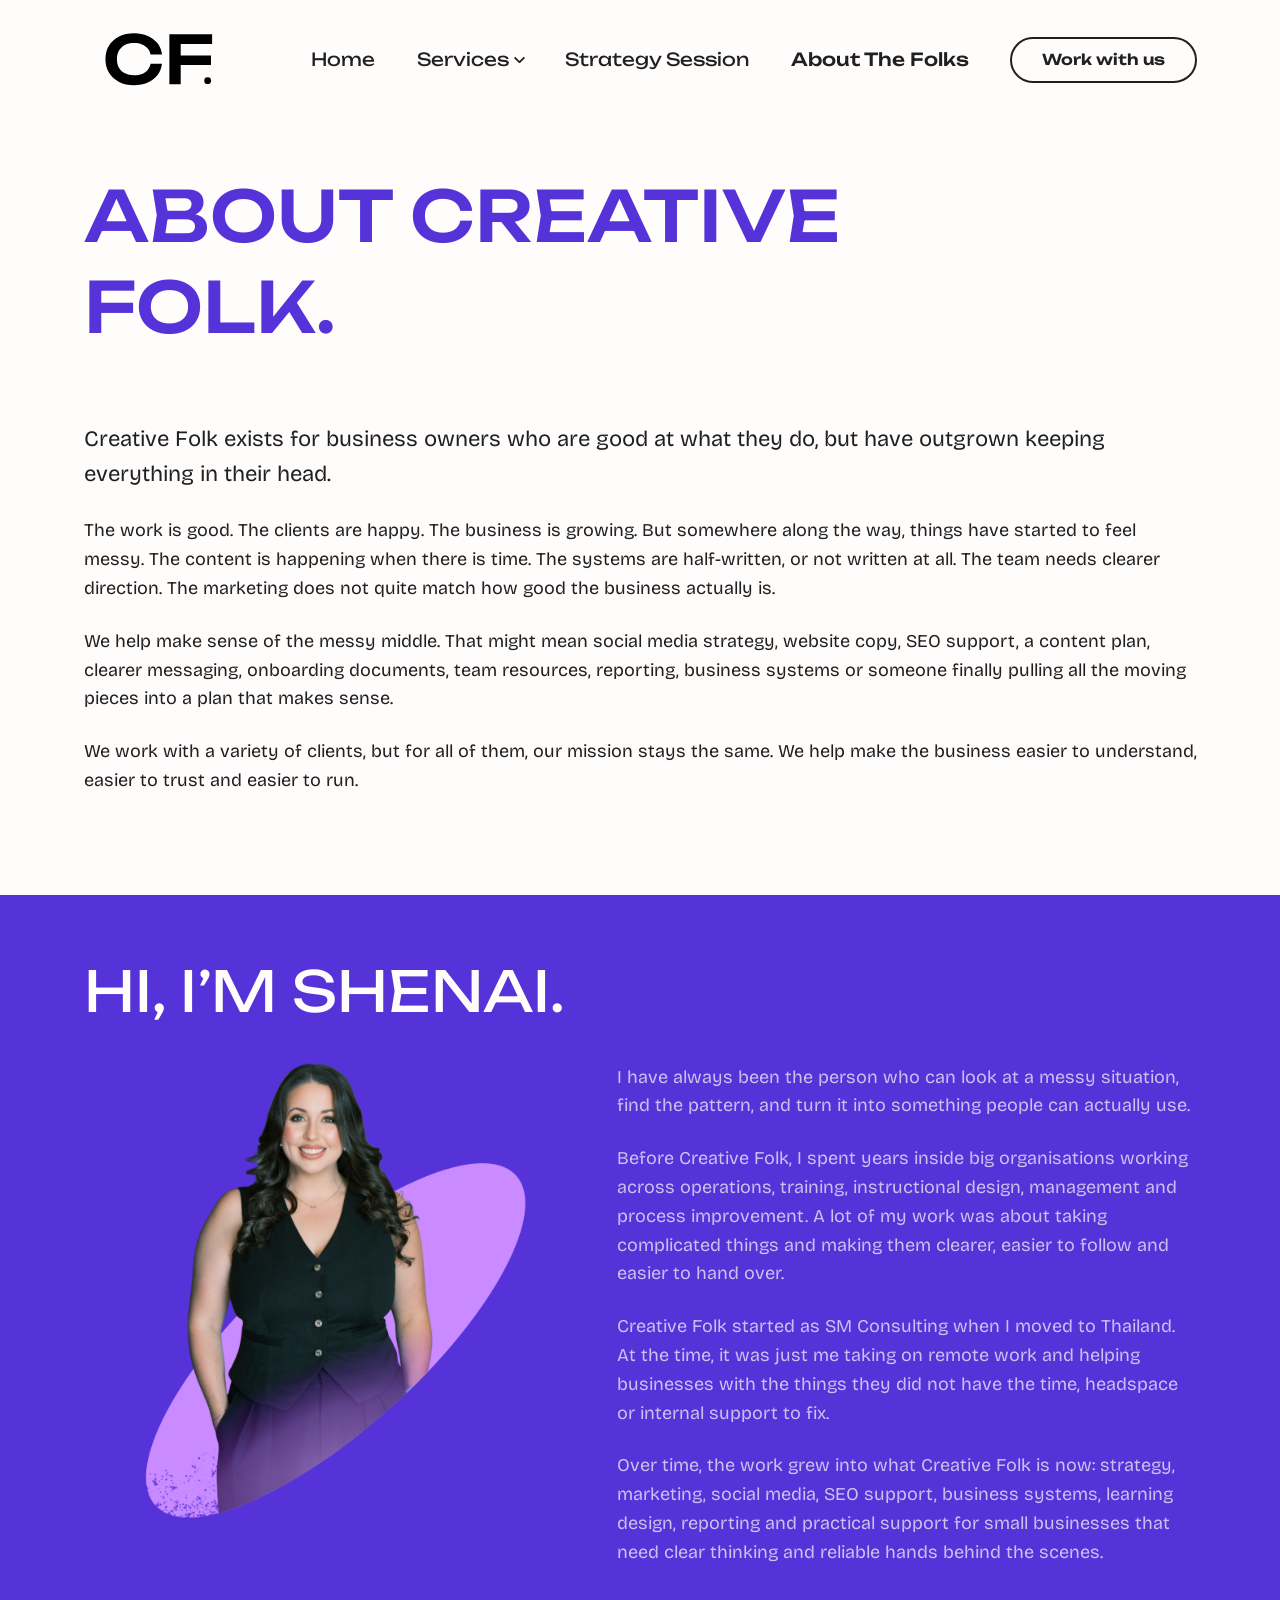
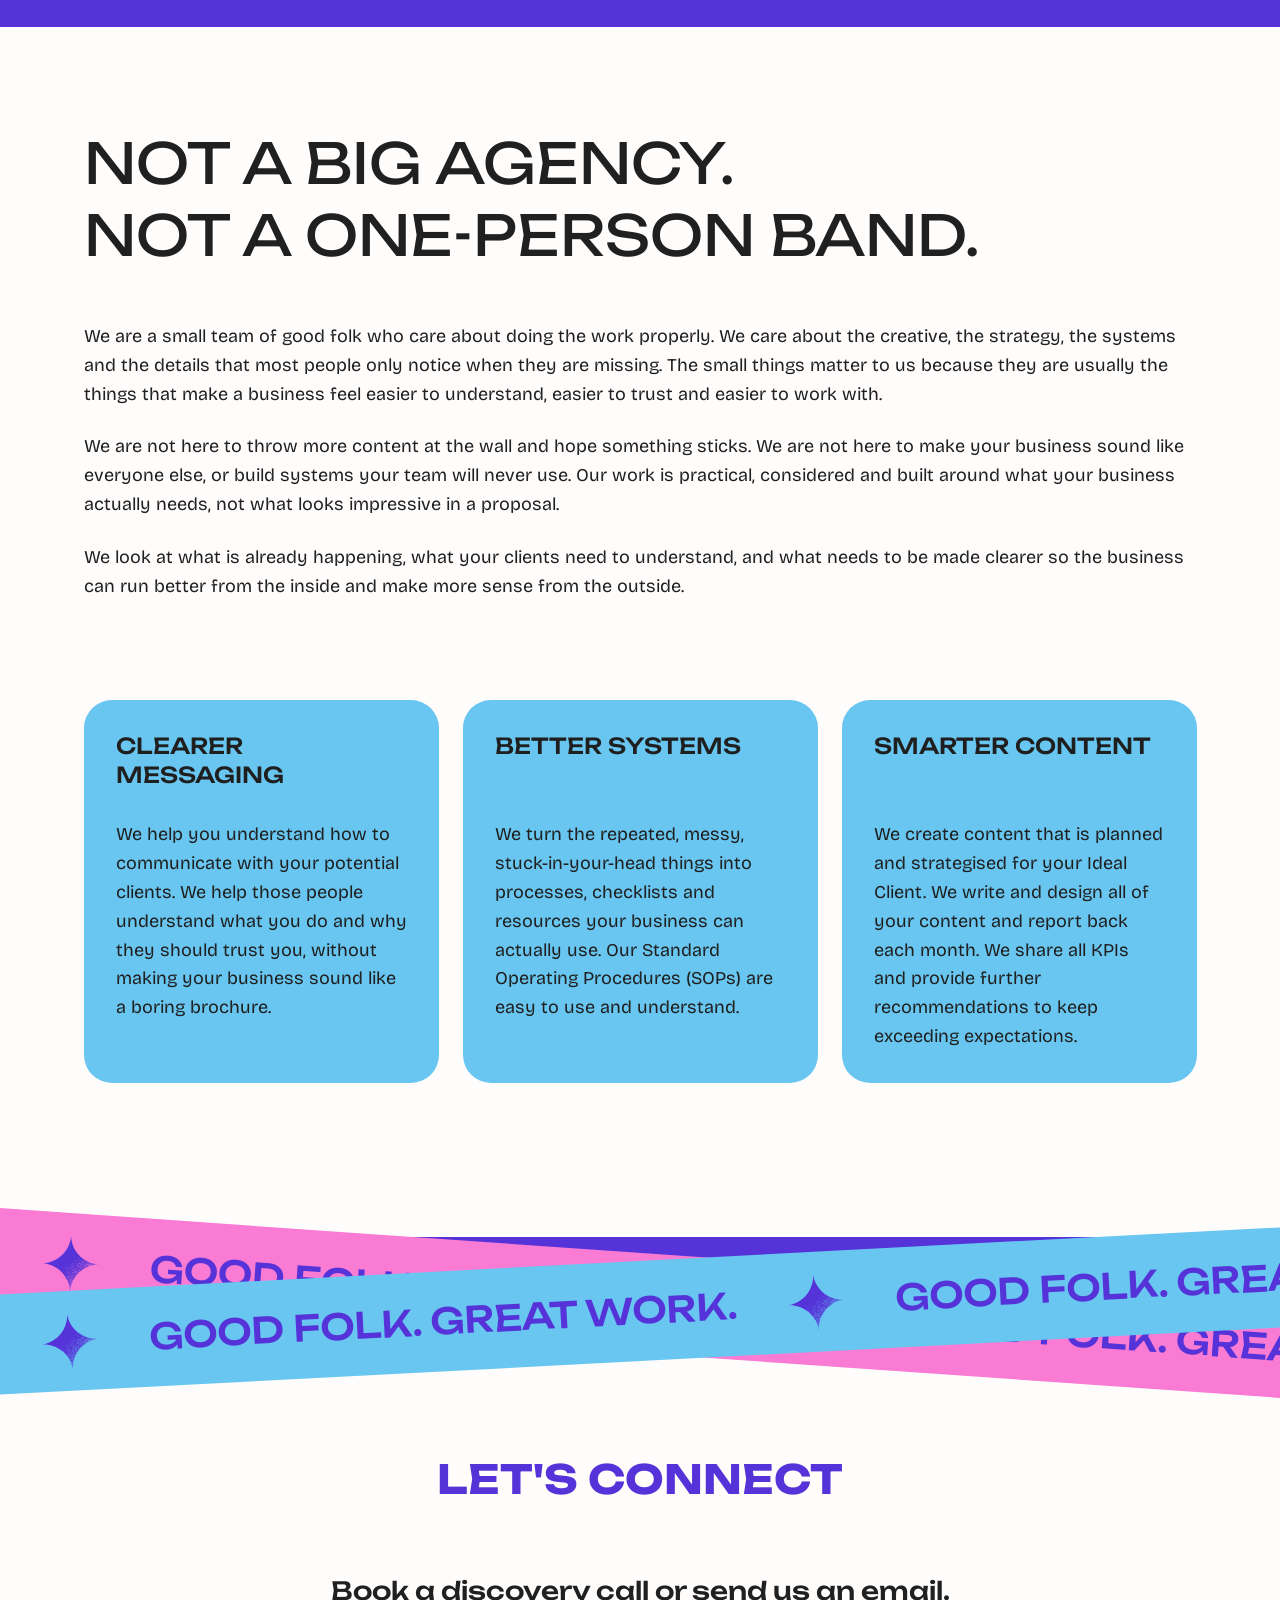
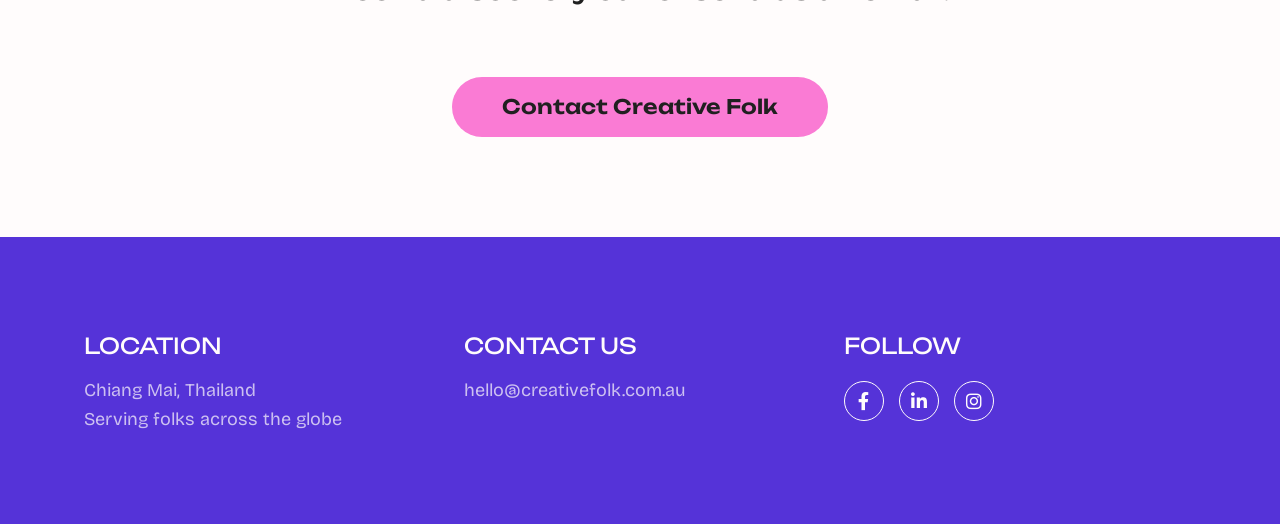
==== commit 52345668: "Add files via upload" ====
--- a/about-us.html
+++ b/about-us.html
@@ -196,9 +196,19 @@
     margin-bottom: 60px !important;
   }
 
-  #about-banner .cs_moving_container_wrap:nth-child(2) {
-    position: relative;
-    top: 8px;
+  @media (min-width: 992px) {
+    #about-banner {
+      position: relative;
+      top: 4px;
+    }
+
+    #about-banner .cs_moving_container_wrap:nth-child(1) {
+      top: 16px;
+    }
+
+    #about-banner .cs_moving_container_wrap:nth-child(2) {
+      top: 24px;
+    }
   }
 
   @media (max-width: 767px) {
--- a/assets/css/style.css
+++ b/assets/css/style.css
@@ -2393,6 +2393,121 @@
   list-style: none;
 }
 
+/* Creative Folk shared typography */
+@font-face {
+  font-family: "Bricolage Grotesque";
+  src: url("../fonts/BricolageGrotesque-Regular.woff") format("woff");
+  font-weight: 400;
+  font-style: normal;
+  font-display: swap;
+}
+
+main p,
+main li,
+footer p,
+footer li,
+.cf_project_meta {
+  font-family: "Bricolage Grotesque", sans-serif !important;
+}
+
+main h1,
+main h2,
+main h3,
+main h4,
+main h5,
+main h6,
+.cf_support_label,
+.cf_support_subheading,
+.cf_support_number,
+.cf_contact_label,
+.cf_contact_subheading,
+.cf_monthly_label,
+.cf_monthly_subheading,
+.cf_package_number,
+.cf_project_label,
+.cf_project_hero_subheading,
+.cf_project_number,
+.cf_services_label,
+.cf_services_subheading,
+.cf_social_label,
+.cf_social_subheading,
+.cf_social_number,
+.cf_strategy_label,
+.cf_strategy_subheading {
+  font-family: "Unbounded", sans-serif !important;
+}
+
+/* Creative Folk shared header and logo */
+.cs_main_header_left {
+  display: flex !important;
+  align-items: center !important;
+  min-width: 150px !important;
+  overflow: visible !important;
+}
+
+.cs_site_branding {
+  display: flex !important;
+  align-items: center !important;
+  width: 120px !important;
+  max-width: 120px !important;
+  height: auto !important;
+  overflow: visible !important;
+}
+
+.cs_site_branding img {
+  display: block !important;
+  width: 130px !important;
+  max-width: 130px !important;
+  height: auto !important;
+  opacity: 1 !important;
+  visibility: visible !important;
+}
+
+@media (max-width: 767px) {
+  .cs_site_branding img {
+    width: 95px !important;
+    max-width: 95px !important;
+  }
+}
+
+#contact a:hover {
+  color: #fa7bd4 !important;
+}
+
+/* Shared booking and discovery CTA typography */
+.cf_booking_cta .cs_cta_title {
+  font-family: "Unbounded", sans-serif !important;
+  font-size: 40px !important;
+  font-weight: 700 !important;
+  letter-spacing: normal !important;
+  line-height: 1.3 !important;
+}
+
+.cf_booking_cta .cs_cta_subtitle {
+  font-family: "Unbounded", sans-serif !important;
+  font-size: 25px !important;
+  font-weight: 500 !important;
+  letter-spacing: normal !important;
+  line-height: 1.3 !important;
+}
+
+@media (min-width: 1200px) {
+  .cs_nav .cs_nav_list ul {
+    width: 250px;
+    padding: 12px 0;
+    border-radius: 0 0 14px 14px;
+  }
+
+  .cs_nav .cs_nav_list ul a {
+    padding: 11px 20px;
+  }
+
+  .cs_nav .cs_nav_list ul a:hover,
+  .cs_nav .cs_nav_list ul a:focus {
+    color: #fa7bd4;
+  }
+}
+
 .cs_sticky_header {
   position: fixed !important;
   width: 100%;
@@ -2476,7 +2591,7 @@
     height: inherit;
   }
   .cs_nav .cs_nav_list > li {
-    margin-right: 40px;
+    margin-right: 42px;
     height: inherit;
     text-transform: capitalize;
   }
@@ -2508,15 +2623,20 @@
     -webkit-transition: all 0.4s ease;
     transition: all 0.4s ease;
   }
+  .cs_nav .cs_nav_list > li:focus-within > ul {
+    top: 100%;
+    opacity: 1;
+    visibility: visible;
+  }
   .cs_nav .cs_nav_list > li.menu-item-has-children > a {
     position: relative;
   }
   .cs_nav .cs_nav_list > li.menu-item-has-children > a::after {
     content: "";
-    display: none;
+    display: block;
     height: 8px;
     width: 8px;
-    border: 2px solid #fffcfc;
+    border: 2px solid #202020;
     -webkit-transform: rotate(45deg);
             transform: rotate(45deg);
     border-left: 0;
@@ -6457,4 +6577,4 @@
   -webkit-box-direction: normal;
       -ms-flex-direction: column;
           flex-direction: column;
-}/*# sourceMappingURL=style.css.map */+}
